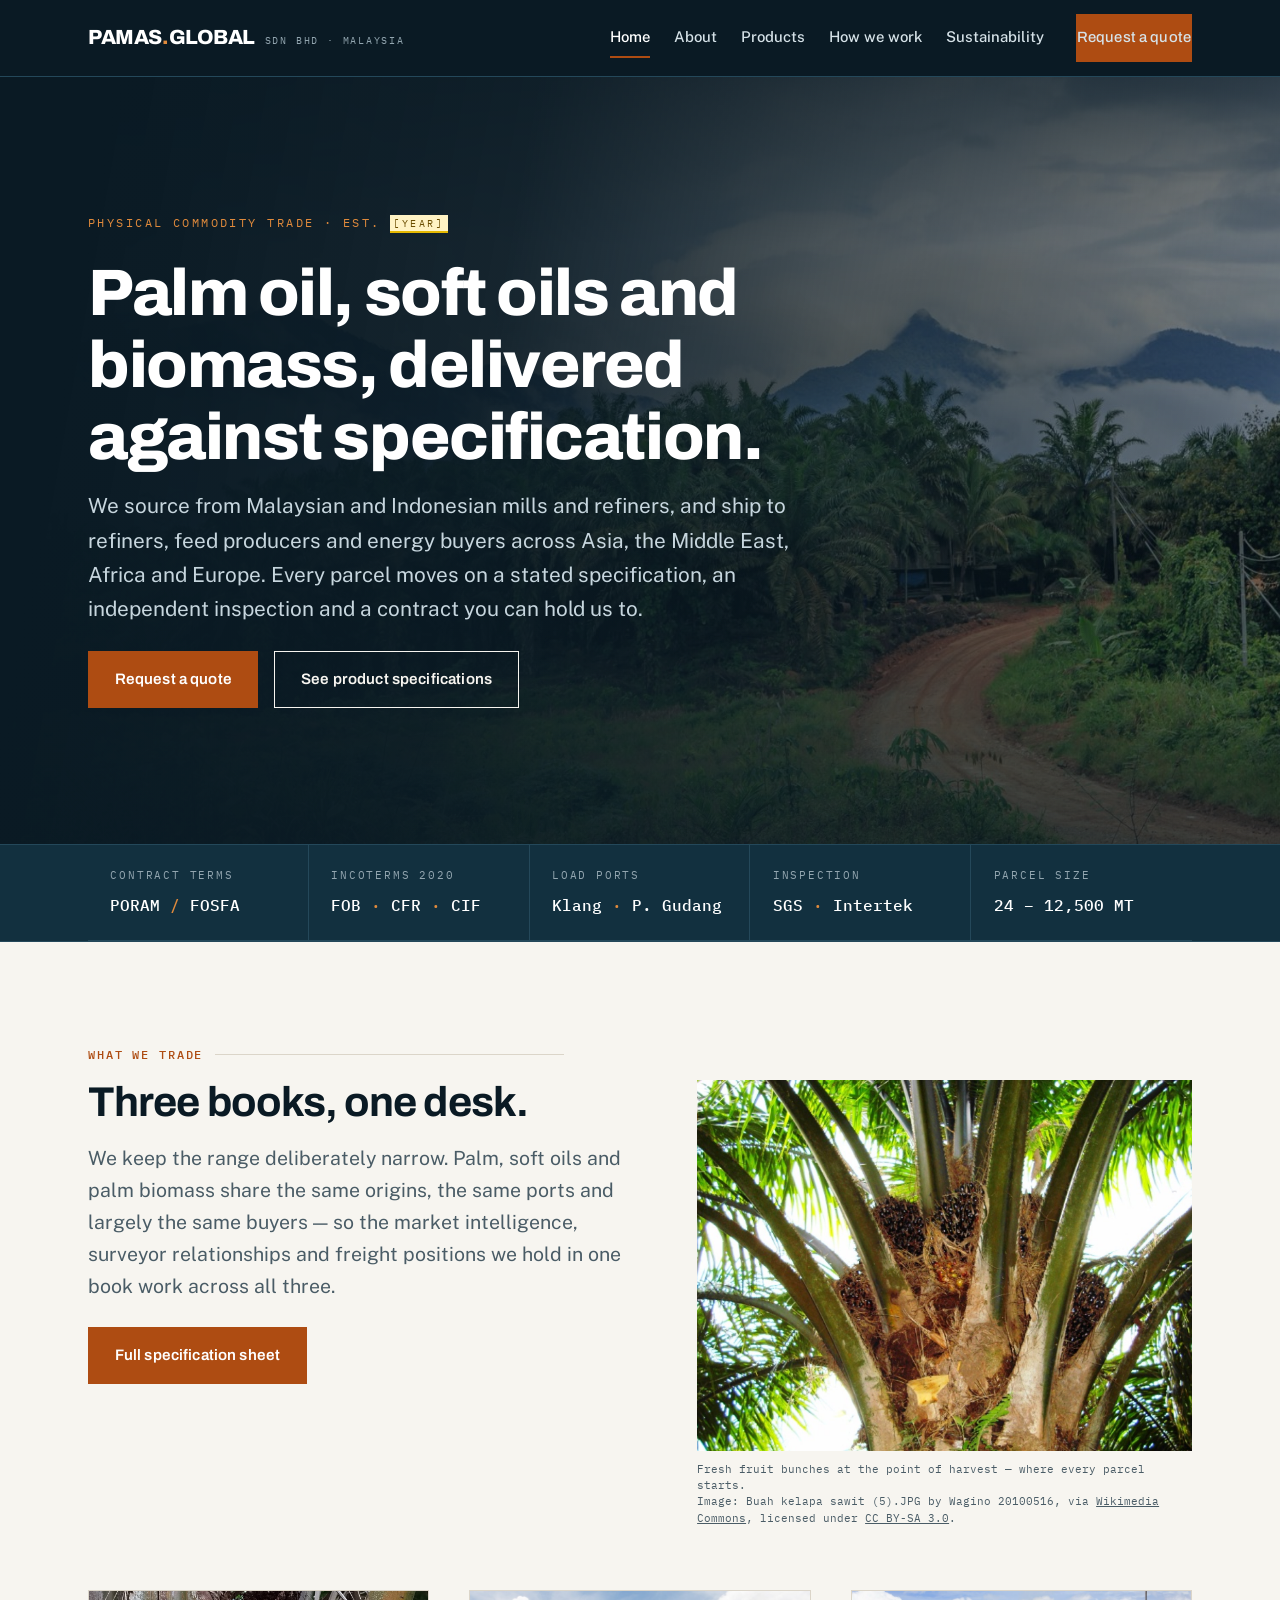
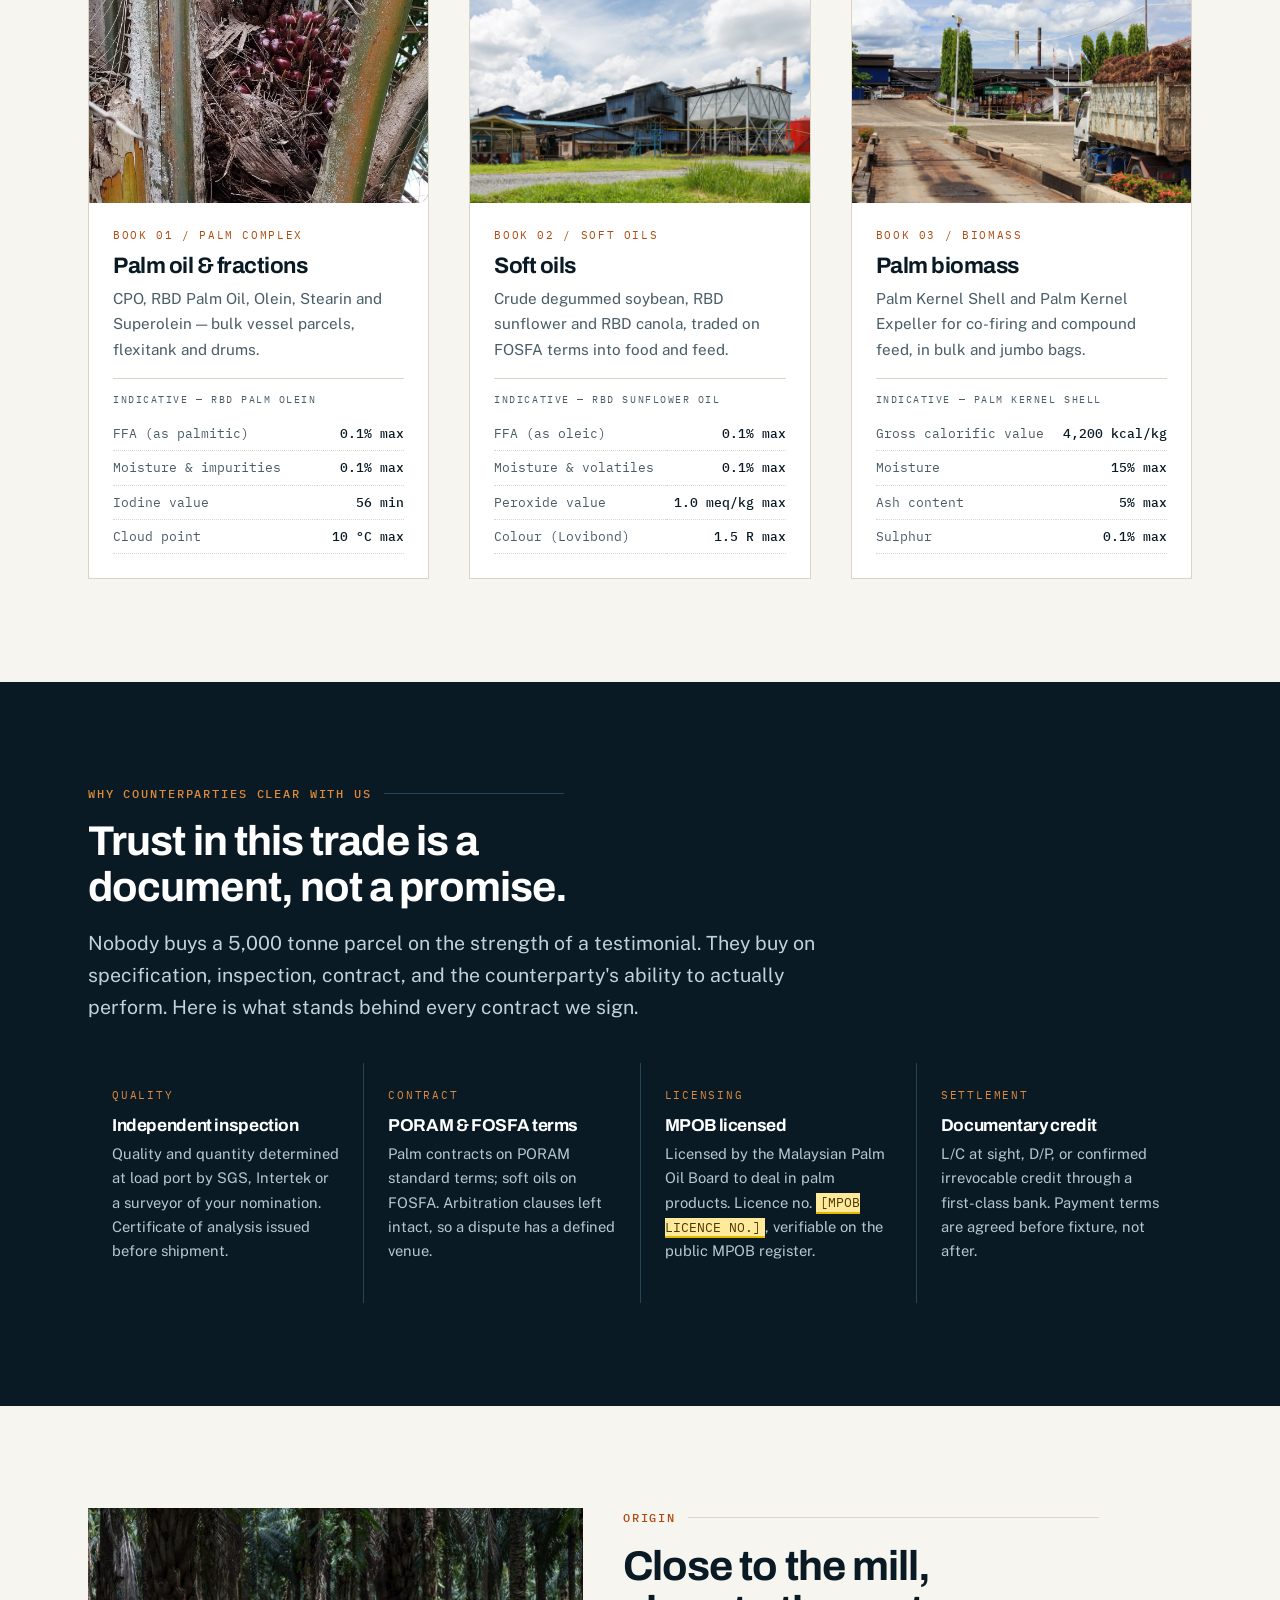
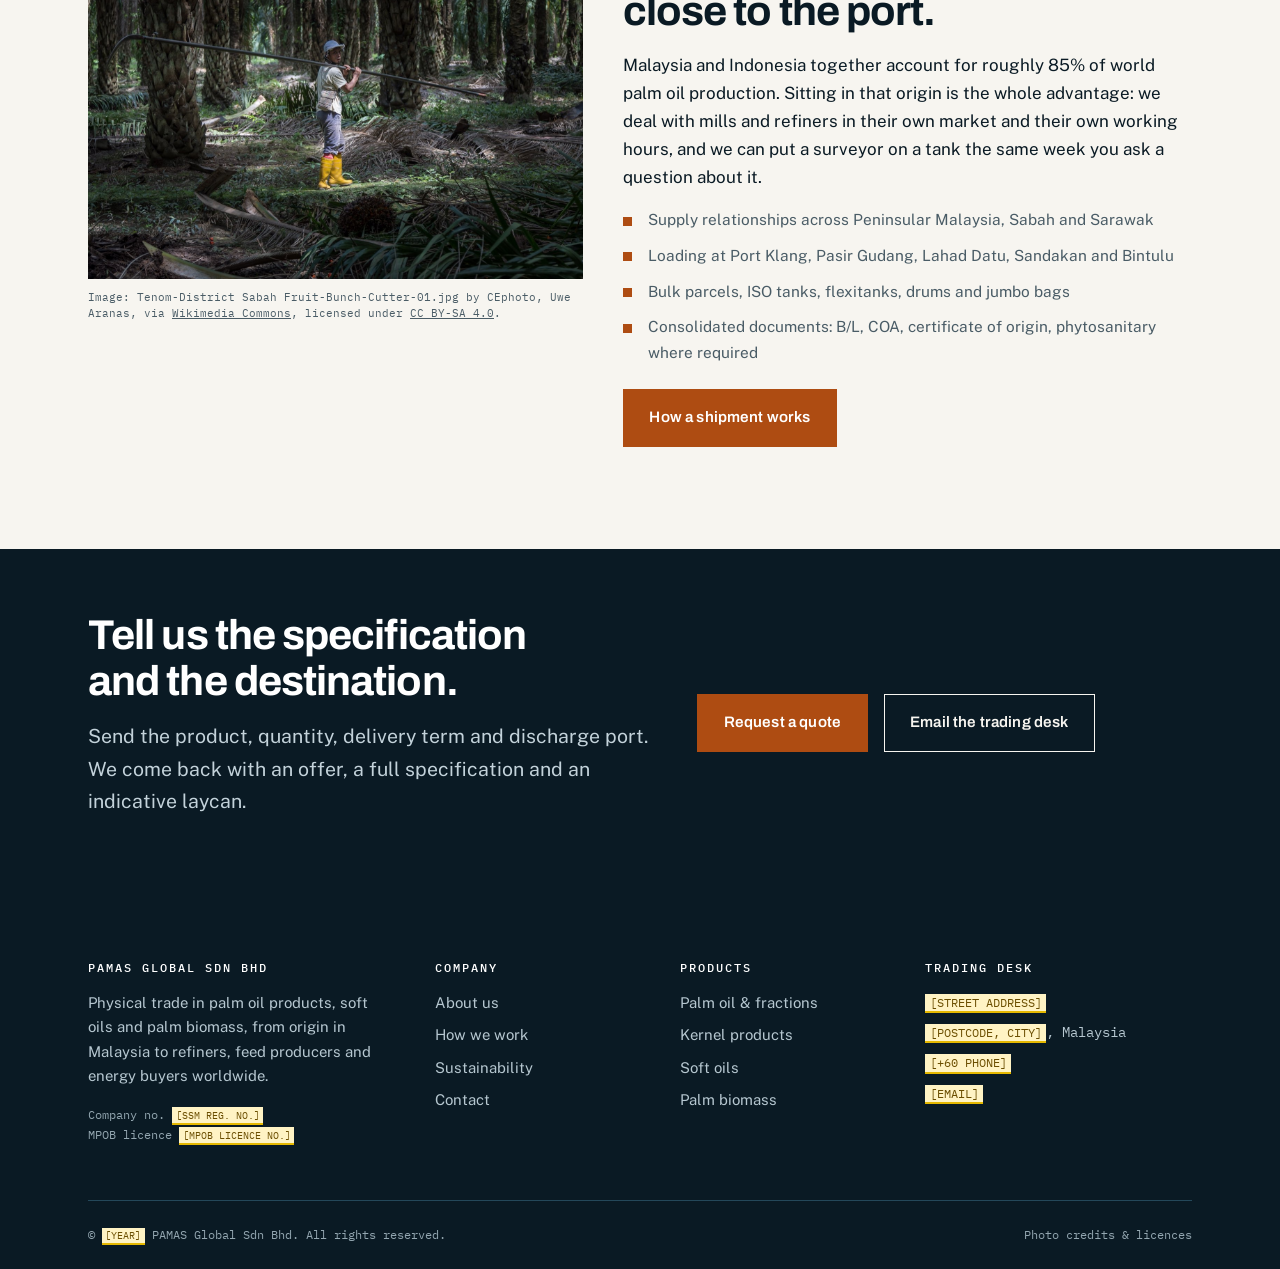
==== index.html @ 25b9c5a1 "Build PAMAS Global commodity trading website Static 7-page site for a Malaysian physical trader in t" ====
<!DOCTYPE html>
<html lang="en">
<head>
<meta charset="utf-8">
<meta name="viewport" content="width=device-width, initial-scale=1">
<title>PAMAS Global Sdn Bhd — Physical trade in palm oil, soft oils and biomass</title>
<meta name="description" content="PAMAS Global Sdn Bhd is a Malaysia-based physical commodity trader supplying crude and refined palm oil products, soft oils and palm biomass to refiners, feed producers and energy buyers worldwide.">
<link rel="stylesheet" href="assets/css/site.css">
</head>
<body>
<a class="skip" href="#main">Skip to main content</a>

<header class="masthead">
  <div class="wrap masthead__bar">
    <a class="brand" href="index.html">
      <span class="brand__name">PAMAS<span class="brand__mark">.</span>GLOBAL</span>
      <span class="brand__sub">Sdn Bhd &middot; Malaysia</span>
    </a>
    <button class="nav-toggle" aria-expanded="false" aria-controls="nav" aria-label="Open menu">
      <svg width="20" height="20" viewBox="0 0 24 24" fill="none" stroke="currentColor" stroke-width="2" aria-hidden="true"><path d="M3 6h18M3 12h18M3 18h18"/></svg>
    </button>
    <nav class="nav" id="nav" aria-label="Primary">
      <a href="index.html" aria-current="page">Home</a>
      <a href="about.html">About</a>
      <a href="products.html">Products</a>
      <a href="process.html">How we work</a>
      <a href="sustainability.html">Sustainability</a>
      <a class="btn btn--primary nav__cta" href="contact.html">Request a quote</a>
    </nav>
  </div>
</header>

<main id="main">
  <section class="hero">
    <div class="hero__media">
      <img src="assets/img/estate-telupid.jpg" alt="" fetchpriority="high">
    </div>
    <div class="wrap hero__inner">
      <p class="hero__eyebrow">Physical commodity trade &middot; Est. <span class="tbd">[YEAR]</span></p>
      <h1>Palm oil, soft oils and biomass, delivered against specification.</h1>
      <p class="hero__lede">We source from Malaysian and Indonesian mills and refiners, and ship to refiners, feed producers and energy buyers across Asia, the Middle East, Africa and Europe. Every parcel moves on a stated specification, an independent inspection and a contract you can hold us to.</p>
      <div class="btn-row">
        <a class="btn btn--primary" href="contact.html">Request a quote</a>
        <a class="btn btn--ghost" href="products.html">See product specifications</a>
      </div>
    </div>
  </section>

  <!-- SIGNATURE: the specification strip.
       In physical trade the governing document is the certificate of analysis,
       so the site opens with the parameters a counterparty actually needs. -->
  <section class="specstrip" aria-label="Standard trading parameters">
    <div class="wrap">
      <ul class="specstrip__list">
        <li class="specstrip__item"><span class="specstrip__k">Contract terms</span><span class="specstrip__v">PORAM <em>/</em> FOSFA</span></li>
        <li class="specstrip__item"><span class="specstrip__k">Incoterms 2020</span><span class="specstrip__v">FOB <em>·</em> CFR <em>·</em> CIF</span></li>
        <li class="specstrip__item"><span class="specstrip__k">Load ports</span><span class="specstrip__v">Klang <em>·</em> P. Gudang</span></li>
        <li class="specstrip__item"><span class="specstrip__k">Inspection</span><span class="specstrip__v">SGS <em>·</em> Intertek</span></li>
        <li class="specstrip__item"><span class="specstrip__k">Parcel size</span><span class="specstrip__v">24 &ndash; 12,500 MT</span></li>
      </ul>
    </div>
  </section>

  <section class="section">
    <div class="wrap">
      <p class="eyebrow">What we trade</p>
      <div class="grid grid--sidebar">
        <div>
          <h2>Three books, one desk.</h2>
          <p class="lede">
            We keep the range deliberately narrow. Palm, soft oils and palm biomass share the same
            origins, the same ports and largely the same buyers &mdash; so the market intelligence,
            surveyor relationships and freight positions we hold in one book work across all three.
          </p>
          <div class="btn-row"><a class="btn btn--primary" href="products.html">Full specification sheet</a></div>
        </div>
        <figure class="figure">
          <img src="assets/img/ffb-bunch-alt.jpg" alt="Ripe fresh fruit bunch on an oil palm" loading="lazy">
          <figcaption>Fresh fruit bunches at the point of harvest &mdash; where every parcel starts.<br>Image: Buah kelapa sawit (5).JPG by Wagino 20100516, via <a href="https://commons.wikimedia.org/wiki/File:Buah_kelapa_sawit_(5).JPG">Wikimedia Commons</a>, licensed under <a href="https://creativecommons.org/licenses/by-sa/3.0">CC BY-SA 3.0</a>.</figcaption>
        </figure>
      </div>

      <div class="grid grid--3" style="margin-top: var(--s5)">
        <article class="coa">
          <div class="coa__media"><img src="assets/img/ffb-fruit.jpg" alt="Mature oil palm bearing a fresh fruit bunch" loading="lazy"></div>
          <div class="coa__body">
            <p class="coa__code">Book 01 / Palm complex</p>
            <h3>Palm oil &amp; fractions</h3>
            <p class="coa__desc">CPO, RBD Palm Oil, Olein, Stearin and Superolein &mdash; bulk vessel parcels, flexitank and drums.</p>
            <table class="coa__table">
              <caption>Indicative &mdash; RBD Palm Olein</caption>
              <tbody>
                <tr><th scope="row">FFA (as palmitic)</th><td>0.1% max</td></tr>
                <tr><th scope="row">Moisture &amp; impurities</th><td>0.1% max</td></tr>
                <tr><th scope="row">Iodine value</th><td>56 min</td></tr>
                <tr><th scope="row">Cloud point</th><td>10 &deg;C max</td></tr>
              </tbody>
            </table>
          </div>
        </article>
        <article class="coa">
          <div class="coa__media"><img src="assets/img/mill-interior.jpg" alt="Interior of a working palm oil mill in Tawau, Sabah" loading="lazy"></div>
          <div class="coa__body">
            <p class="coa__code">Book 02 / Soft oils</p>
            <h3>Soft oils</h3>
            <p class="coa__desc">Crude degummed soybean, RBD sunflower and RBD canola, traded on FOSFA terms into food and feed.</p>
            <table class="coa__table">
              <caption>Indicative &mdash; RBD Sunflower Oil</caption>
              <tbody>
                <tr><th scope="row">FFA (as oleic)</th><td>0.1% max</td></tr>
                <tr><th scope="row">Moisture &amp; volatiles</th><td>0.1% max</td></tr>
                <tr><th scope="row">Peroxide value</th><td>1.0 meq/kg max</td></tr>
                <tr><th scope="row">Colour (Lovibond)</th><td>1.5 R max</td></tr>
              </tbody>
            </table>
          </div>
        </article>
        <article class="coa">
          <div class="coa__media"><img src="assets/img/mill-sterilizer.jpg" alt="Fresh fruit bunches delivered by truck to a palm oil mill" loading="lazy"></div>
          <div class="coa__body">
            <p class="coa__code">Book 03 / Biomass</p>
            <h3>Palm biomass</h3>
            <p class="coa__desc">Palm Kernel Shell and Palm Kernel Expeller for co-firing and compound feed, in bulk and jumbo bags.</p>
            <table class="coa__table">
              <caption>Indicative &mdash; Palm Kernel Shell</caption>
              <tbody>
                <tr><th scope="row">Gross calorific value</th><td>4,200 kcal/kg</td></tr>
                <tr><th scope="row">Moisture</th><td>15% max</td></tr>
                <tr><th scope="row">Ash content</th><td>5% max</td></tr>
                <tr><th scope="row">Sulphur</th><td>0.1% max</td></tr>
              </tbody>
            </table>
          </div>
        </article>
      </div>
    </div>
  </section>

  <section class="section section--dark">
    <div class="wrap">
      <p class="eyebrow">Why counterparties clear with us</p>
      <h2 style="max-width: 20ch">Trust in this trade is a document, not a promise.</h2>
      <p class="lede" style="margin-bottom: var(--s4)">
        Nobody buys a 5,000 tonne parcel on the strength of a testimonial. They buy on
        specification, inspection, contract, and the counterparty's ability to actually perform.
        Here is what stands behind every contract we sign.
      </p>
    </div>
    <div class="wrap">
      <ul class="tiles tiles--4">
        <li class="tile"><span class="tile__k">Quality</span><h3>Independent inspection</h3>
          <p>Quality and quantity determined at load port by SGS, Intertek or a surveyor of your nomination. Certificate of analysis issued before shipment.</p></li>
        <li class="tile"><span class="tile__k">Contract</span><h3>PORAM &amp; FOSFA terms</h3>
          <p>Palm contracts on PORAM standard terms; soft oils on FOSFA. Arbitration clauses left intact, so a dispute has a defined venue.</p></li>
        <li class="tile"><span class="tile__k">Licensing</span><h3>MPOB licensed</h3>
          <p>Licensed by the Malaysian Palm Oil Board to deal in palm products. Licence no. <span class="tbd">[MPOB LICENCE NO.]</span>, verifiable on the public MPOB register.</p></li>
        <li class="tile"><span class="tile__k">Settlement</span><h3>Documentary credit</h3>
          <p>L/C at sight, D/P, or confirmed irrevocable credit through a first-class bank. Payment terms are agreed before fixture, not after.</p></li>
      </ul>
    </div>
  </section>

  <section class="section">
    <div class="wrap">
      <div class="grid grid--sidebar-r">
        <figure class="figure">
          <img src="assets/img/harvest-cutter.jpg" alt="Harvesting fresh fruit bunches on a Sabah estate" loading="lazy">
          <figcaption>Image: Tenom-District Sabah Fruit-Bunch-Cutter-01.jpg by CEphoto, Uwe Aranas, via <a href="https://commons.wikimedia.org/wiki/File:Tenom-District_Sabah_Fruit-Bunch-Cutter-01.jpg">Wikimedia Commons</a>, licensed under <a href="https://creativecommons.org/licenses/by-sa/4.0">CC BY-SA 4.0</a>.</figcaption>
        </figure>
        <div>
          <p class="eyebrow">Origin</p>
          <h2>Close to the mill, close to the port.</h2>
          <p>
            Malaysia and Indonesia together account for roughly 85% of world palm oil production.
            Sitting in that origin is the whole advantage: we deal with mills and refiners in their
            own market and their own working hours, and we can put a surveyor on a tank the same
            week you ask a question about it.
          </p>
          <ul class="list-check">
            <li>Supply relationships across Peninsular Malaysia, Sabah and Sarawak</li>
            <li>Loading at Port Klang, Pasir Gudang, Lahad Datu, Sandakan and Bintulu</li>
            <li>Bulk parcels, ISO tanks, flexitanks, drums and jumbo bags</li>
            <li>Consolidated documents: B/L, COA, certificate of origin, phytosanitary where required</li>
          </ul>
          <div class="btn-row"><a class="btn btn--primary" href="process.html">How a shipment works</a></div>
        </div>
      </div>
    </div>
  </section>

  <section class="section section--tight section--dark">
    <div class="wrap">
      <div class="grid grid--sidebar">
        <div>
          <h2>Tell us the specification and the destination.</h2>
          <p class="lede">Send the product, quantity, delivery term and discharge port. We come back
            with an offer, a full specification and an indicative laycan.</p>
        </div>
        <div style="align-self:center">
          <div class="btn-row" style="margin-top:0">
            <a class="btn btn--primary" href="contact.html">Request a quote</a>
            <a class="btn btn--ghost" href="mailto:[EMAIL]">Email the trading desk</a>
          </div>
        </div>
      </div>
    </div>
  </section>
</main>

<footer class="foot">
  <div class="wrap">
    <div class="foot__grid">
      <div>
        <h2>PAMAS Global Sdn Bhd</h2>
        <p style="color:#B6C7D0; font-size:.93rem">
          Physical trade in palm oil products, soft oils and palm biomass, from origin in Malaysia
          to refiners, feed producers and energy buyers worldwide.
        </p>
        <p class="mono" style="font-size:.75rem; color:#93A6B0">
          Company no. <span class="tbd">[SSM REG. NO.]</span><br>
          MPOB licence <span class="tbd">[MPOB LICENCE NO.]</span>
        </p>
      </div>
      <div>
        <h3>Company</h3>
        <ul>
          <li><a href="about.html">About us</a></li>
          <li><a href="process.html">How we work</a></li>
          <li><a href="sustainability.html">Sustainability</a></li>
          <li><a href="contact.html">Contact</a></li>
        </ul>
      </div>
      <div>
        <h3>Products</h3>
        <ul>
          <li><a href="products.html#palm">Palm oil &amp; fractions</a></li>
          <li><a href="products.html#kernel">Kernel products</a></li>
          <li><a href="products.html#soft">Soft oils</a></li>
          <li><a href="products.html#biomass">Palm biomass</a></li>
        </ul>
      </div>
      <div>
        <h3>Trading desk</h3>
        <ul class="mono" style="font-size:.85rem">
          <li><span class="tbd">[STREET ADDRESS]</span></li>
          <li><span class="tbd">[POSTCODE, CITY]</span>, Malaysia</li>
          <li><a href="tel:[PHONE]"><span class="tbd">[+60 PHONE]</span></a></li>
          <li><a href="mailto:[EMAIL]"><span class="tbd">[EMAIL]</span></a></li>
        </ul>
      </div>
    </div>
    <div class="foot__base">
      <span>&copy; <span class="tbd">[YEAR]</span> PAMAS Global Sdn Bhd. All rights reserved.</span>
      <span><a href="credits.html">Photo credits &amp; licences</a></span>
    </div>
  </div>
</footer>

<script>
  var t = document.querySelector('.nav-toggle'), n = document.getElementById('nav');
  t.addEventListener('click', function () {
    var open = n.getAttribute('data-open') === 'true';
    n.setAttribute('data-open', String(!open));
    t.setAttribute('aria-expanded', String(!open));
    t.setAttribute('aria-label', open ? 'Open menu' : 'Close menu');
  });
</script>
</body>
</html>
---- assets/css/site.css ----
@import url('https://fonts.googleapis.com/css2?family=Archivo:wght@500;600;700;800&family=IBM+Plex+Mono:wght@400;500;600&family=Public+Sans:wght@300;400;500;600&display=swap');

/* ==========================================================================
   PAMAS Global — design tokens
   Ground:  deep navy-teal (estate/marine, not banking blue)
   Accent:  carotene orange, taken from the colour of crude palm oil itself
   Surface: warm document paper
   ========================================================================== */
:root {
  --ink:        #0A1A24;
  --ink-2:      #12303F;
  --ink-3:      #1B4254;
  --carotene:   #AE4C12;
  --carotene-lt:#E08A3C;
  --paper:      #F7F5F0;
  --paper-2:    #FFFFFF;
  --rule:       #DBD5C9;
  --rule-dk:    #24485A;
  --slate:      #4A5C66;
  --slate-lt:   #93A6B0;

  --font-display: 'Archivo', system-ui, -apple-system, 'Segoe UI', sans-serif;
  --font-body:    'Public Sans', system-ui, -apple-system, 'Segoe UI', sans-serif;
  --font-mono:    'IBM Plex Mono', ui-monospace, 'SF Mono', Menlo, monospace;

  --measure: 1200px;
  --gut: clamp(1.25rem, 4vw, 3rem);

  --s1: .5rem;  --s2: 1rem;   --s3: 1.5rem;
  --s4: 2.5rem; --s5: 4rem;   --s6: 6rem;
}

*, *::before, *::after { box-sizing: border-box; }

html { scroll-behavior: smooth; -webkit-text-size-adjust: 100%; }
@media (prefers-reduced-motion: reduce) {
  html { scroll-behavior: auto; }
  *, *::before, *::after {
    animation-duration: .01ms !important; animation-iteration-count: 1 !important;
    transition-duration: .01ms !important; scroll-behavior: auto !important;
  }
}

body {
  margin: 0;
  font-family: var(--font-body);
  font-size: 17px;
  line-height: 1.65;
  color: var(--ink);
  background: var(--paper);
  -webkit-font-smoothing: antialiased;
}

h1, h2, h3, h4 {
  font-family: var(--font-display);
  font-weight: 700;
  letter-spacing: -.022em;
  line-height: 1.1;
  margin: 0 0 var(--s2);
  text-wrap: balance;
}
h1 { font-size: clamp(2.3rem, 5.4vw, 4.1rem); font-weight: 800; }
h2 { font-size: clamp(1.75rem, 3.4vw, 2.6rem); }
h3 { font-size: clamp(1.15rem, 1.8vw, 1.4rem); }
p  { margin: 0 0 var(--s2); max-width: 68ch; }

a { color: inherit; }
a:focus-visible, button:focus-visible, summary:focus-visible, input:focus-visible,
select:focus-visible, textarea:focus-visible {
  outline: 3px solid var(--carotene);
  outline-offset: 3px;
  border-radius: 2px;
}

img { max-width: 100%; height: auto; display: block; }

/* --- layout ------------------------------------------------------------- */
.wrap { max-width: var(--measure); margin-inline: auto; padding-inline: var(--gut); }
.section { padding-block: clamp(3.5rem, 8vw, 6.5rem); }
.section--tight { padding-block: clamp(2.5rem, 5vw, 4rem); }
.section--dark { background: var(--ink); color: var(--paper); }
.section--dark h1, .section--dark h2, .section--dark h3 { color: #fff; }
.section--paper2 { background: var(--paper-2); }

.grid { display: grid; gap: var(--s4); }
@media (min-width: 800px) {
  .grid--2 { grid-template-columns: repeat(2, 1fr); }
  .grid--3 { grid-template-columns: repeat(3, 1fr); }
  .grid--sidebar { grid-template-columns: minmax(0,1.15fr) minmax(0,1fr); align-items: start; }
  .grid--sidebar-r { grid-template-columns: minmax(0,1fr) minmax(0,1.15fr); align-items: start; }
}
@media (min-width: 560px) and (max-width: 799px) { .grid--3 { grid-template-columns: repeat(2, 1fr); } }

/* --- eyebrow: mono section labels --------------------------------------- */
.eyebrow {
  font-family: var(--font-mono);
  font-size: .73rem;
  font-weight: 500;
  letter-spacing: .16em;
  text-transform: uppercase;
  color: var(--carotene);
  display: flex; align-items: center; gap: .75rem;
  margin-bottom: var(--s2);
}
.eyebrow::after { content: ""; flex: 1; height: 1px; background: var(--rule); }
.section--dark .eyebrow { color: var(--carotene-lt); }
.section--dark .eyebrow::after { background: var(--rule-dk); }

.lede { font-size: clamp(1.05rem, 1.6vw, 1.22rem); color: var(--slate); max-width: 62ch; }
.section--dark .lede { color: #C3D2DA; }

/* --- buttons ------------------------------------------------------------ */
.btn {
  display: inline-flex; align-items: center; gap: .6rem;
  font-family: var(--font-display); font-weight: 600; font-size: .95rem;
  letter-spacing: .01em;
  padding: .95rem 1.6rem;
  min-height: 48px;
  border: 1.5px solid transparent;
  text-decoration: none; cursor: pointer;
  transition: background-color .18s ease, color .18s ease, border-color .18s ease;
}
.btn--primary { background: var(--carotene); color: #fff; }
.btn--primary:hover { background: #8E3C0C; }
.btn--ghost { border-color: currentColor; background: transparent; }
.btn--ghost:hover { background: rgba(255,255,255,.1); }
.section--dark .btn--ghost:hover { background: rgba(255,255,255,.12); }
.btn-row { display: flex; flex-wrap: wrap; gap: var(--s2); margin-top: var(--s3); }

/* --- header ------------------------------------------------------------- */
.skip {
  position: absolute; left: -9999px; top: 0; z-index: 999;
  background: var(--carotene); color: #fff; padding: .85rem 1.25rem;
  font-family: var(--font-mono); font-size: .85rem; text-decoration: none;
}
.skip:focus { left: 0; }

.masthead { background: var(--ink); color: var(--paper); border-bottom: 1px solid var(--rule-dk); }
.masthead__bar {
  display: flex; align-items: center; justify-content: space-between;
  gap: var(--s3); min-height: 76px;
}
.brand { display: flex; align-items: baseline; gap: .6rem; text-decoration: none; color: #fff; }
.brand__name {
  font-family: var(--font-display); font-weight: 800; font-size: 1.28rem;
  letter-spacing: -.02em;
}
.brand__mark { color: var(--carotene-lt); }
.brand__sub {
  font-family: var(--font-mono); font-size: .62rem; letter-spacing: .18em;
  text-transform: uppercase; color: var(--slate-lt);
}
@media (max-width: 640px) { .brand__sub { display: none; } }

.nav { display: flex; align-items: center; gap: var(--s3); }
.nav a {
  font-size: .93rem; font-weight: 500; text-decoration: none; color: #D6E2E8;
  padding: .4rem 0; border-bottom: 2px solid transparent;
  transition: color .16s ease, border-color .16s ease;
}
.nav a:hover { color: #fff; border-bottom-color: var(--carotene); }
.nav a[aria-current="page"] { color: #fff; border-bottom-color: var(--carotene); }
.nav__cta { margin-left: var(--s1); }

.nav-toggle { display: none; background: none; border: 1px solid var(--rule-dk); color: #fff;
  padding: .6rem; min-width: 46px; min-height: 46px; cursor: pointer; align-items: center; justify-content: center; }
@media (max-width: 900px) {
  .nav-toggle { display: inline-flex; }
  .nav {
    display: none; position: absolute; left: 0; right: 0; top: 100%;
    flex-direction: column; align-items: stretch; gap: 0;
    background: var(--ink-2); padding: var(--s2) var(--gut) var(--s3);
    border-bottom: 1px solid var(--rule-dk); z-index: 60;
  }
  .nav[data-open="true"] { display: flex; }
  .nav a { padding: .9rem 0; border-bottom: 1px solid var(--rule-dk); }
  .nav a[aria-current="page"] { border-bottom-color: var(--carotene); }
  .nav__cta { margin: var(--s2) 0 0; justify-content: center; }
  .masthead__bar { position: relative; }
}

/* --- hero --------------------------------------------------------------- */
.hero { position: relative; background: var(--ink); color: var(--paper); overflow: hidden; }
.hero__media { position: absolute; inset: 0; }
.hero__media img { width: 100%; height: 100%; object-fit: cover; }
/* Two stacked washes: a horizontal one that keeps the headline column solid and
   lets the estate stay legible on the right, and a slight vertical one so the
   masthead and the spec strip both sit on stable ground. */
.hero__media::after {
  content: ""; position: absolute; inset: 0;
  background:
    linear-gradient(100deg, var(--ink) 8%, rgba(10,26,36,.94) 38%,
                    rgba(10,26,36,.72) 62%, rgba(10,26,36,.42) 100%),
    linear-gradient(to bottom, rgba(10,26,36,.55) 0%, rgba(10,26,36,0) 22%,
                    rgba(10,26,36,0) 74%, rgba(10,26,36,.5) 100%);
}
@media (max-width: 760px) {
  /* On narrow screens the text spans the full width, so the wash must too. */
  .hero__media::after {
    background: linear-gradient(to bottom, rgba(10,26,36,.86) 0%, rgba(10,26,36,.93) 55%, rgba(10,26,36,.97) 100%);
  }
}
.hero__inner { position: relative; z-index: 2; padding-block: clamp(4rem, 11vw, 8.5rem); }
.hero__eyebrow {
  font-family: var(--font-mono); font-size: .76rem; letter-spacing: .2em;
  text-transform: uppercase; color: var(--carotene-lt); margin-bottom: var(--s3);
}
.hero h1 { max-width: 17ch; color: #fff; }
.hero__lede { font-size: clamp(1.08rem, 1.7vw, 1.3rem); color: #C7D6DE; max-width: 56ch; }

/* --- SIGNATURE: specification strip ------------------------------------- */
/* The document that governs a physical trade is the certificate of analysis.
   The site's structural language is taken from it.                          */
.specstrip { background: var(--ink-2); border-block: 1px solid var(--rule-dk); }
.specstrip__list {
  list-style: none; margin: 0; padding: 0;
  display: grid; grid-template-columns: repeat(auto-fit, minmax(168px, 1fr));
}
.specstrip__item {
  padding: 1.35rem 1.4rem;
  border-right: 1px solid var(--rule-dk);
  border-bottom: 1px solid var(--rule-dk);
}
.specstrip__item:last-child { border-right: none; }
.specstrip__k {
  font-family: var(--font-mono); font-size: .66rem; letter-spacing: .17em;
  text-transform: uppercase; color: var(--slate-lt); display: block; margin-bottom: .4rem;
}
.specstrip__v {
  font-family: var(--font-mono); font-size: 1.02rem; font-weight: 500; color: #fff;
}
.specstrip__v em { font-style: normal; color: var(--carotene-lt); }

/* --- certificate-of-analysis product card ------------------------------- */
.coa {
  background: var(--paper-2); border: 1px solid var(--rule);
  display: flex; flex-direction: column; height: 100%;
}
.coa__media { aspect-ratio: 16/10; overflow: hidden; background: var(--ink-2); }
.coa__media img { width: 100%; height: 100%; object-fit: cover; }
.coa__body { padding: var(--s3); display: flex; flex-direction: column; flex: 1; }
.coa__code {
  font-family: var(--font-mono); font-size: .68rem; letter-spacing: .15em;
  text-transform: uppercase; color: var(--carotene); margin-bottom: .55rem;
}
.coa h3 { margin-bottom: .5rem; }
.coa__desc { font-size: .95rem; color: var(--slate); margin-bottom: var(--s2); }
.coa__table { width: 100%; border-collapse: collapse; font-family: var(--font-mono); font-size: .8rem; margin-top: auto; }
.coa__table caption {
  font-family: var(--font-mono); font-size: .64rem; letter-spacing: .15em; text-transform: uppercase;
  color: var(--slate); text-align: left; padding-bottom: .5rem; border-top: 1px solid var(--rule); padding-top: .85rem;
}
.coa__table th, .coa__table td { text-align: left; padding: .38rem 0; border-bottom: 1px dotted var(--rule); }
.coa__table th { font-weight: 400; color: var(--slate); }
.coa__table td { text-align: right; font-weight: 500; color: var(--ink); font-variant-numeric: tabular-nums; }

/* --- data / capability tiles -------------------------------------------- */
.tiles { list-style: none; margin: 0; padding: 0; display: grid; gap: 1px; background: var(--rule-dk); }
@media (min-width: 640px) { .tiles { grid-template-columns: repeat(2, 1fr); } }
@media (min-width: 980px) { .tiles--4 { grid-template-columns: repeat(4, 1fr); } .tiles--3 { grid-template-columns: repeat(3, 1fr); } }
.tile { background: var(--ink); padding: var(--s3) var(--s3) var(--s4); }
.tile__k {
  font-family: var(--font-mono); font-size: .66rem; letter-spacing: .17em;
  text-transform: uppercase; color: var(--carotene-lt); display: block; margin-bottom: .7rem;
}
.tile h3 { font-size: 1.08rem; color: #fff; margin-bottom: .45rem; }
.tile p { font-size: .92rem; color: #B6C7D0; margin: 0; }

/* --- feature cards (light) ---------------------------------------------- */
.card { background: var(--paper-2); border: 1px solid var(--rule); padding: var(--s3); height: 100%; }
.card__k {
  font-family: var(--font-mono); font-size: .67rem; letter-spacing: .16em;
  text-transform: uppercase; color: var(--carotene); display: block; margin-bottom: .7rem;
}
.card h3 { font-size: 1.1rem; margin-bottom: .5rem; }
.card p { font-size: .95rem; color: var(--slate); margin: 0; }

/* --- process: ordered steps (sequence is real information here) ---------- */
.steps { list-style: none; counter-reset: step; margin: 0; padding: 0; display: grid; gap: 0; }
.step {
  counter-increment: step;
  display: grid; gap: var(--s3);
  padding-block: var(--s4);
  border-top: 1px solid var(--rule);
}
@media (min-width: 860px) { .step { grid-template-columns: 8rem minmax(0,1fr) minmax(0,20rem); align-items: start; } }
.step__n {
  font-family: var(--font-mono); font-size: .78rem; letter-spacing: .14em;
  color: var(--carotene); font-weight: 500;
}
.step__n::before { content: "STEP " counter(step, decimal-leading-zero); }
.step h3 { margin-bottom: .6rem; }
.step p { font-size: .97rem; color: var(--slate); margin-bottom: 0; }
.step__meta {
  font-family: var(--font-mono); font-size: .78rem; color: var(--slate);
  border-left: 2px solid var(--carotene); padding-left: var(--s2);
}
.step__meta div { padding-block: .22rem; }
.step__meta strong { color: var(--ink); font-weight: 500; }

/* --- figure with attribution -------------------------------------------- */
.figure { margin: 0; }
.figure img { width: 100%; }
/* Portrait and landscape sources sit side by side with body copy, so normalise
   them to one ratio rather than letting a tall frame open a hole in the row. */
.grid--sidebar .figure img,
.grid--sidebar-r .figure img { aspect-ratio: 4 / 3; object-fit: cover; }
.figure figcaption, .credit {
  font-family: var(--font-mono); font-size: .68rem; color: var(--slate);
  padding-top: .6rem; line-height: 1.5;
}
.section--dark .figure figcaption { color: var(--slate-lt); }
.figure a, .credit a { color: inherit; }

/* --- spec table (products page, full width) ----------------------------- */
.tablewrap { overflow-x: auto; border: 1px solid var(--rule); background: var(--paper-2); }
.spectable { width: 100%; border-collapse: collapse; font-size: .9rem; min-width: 640px; }
.spectable caption {
  text-align: left; padding: var(--s2) var(--s3); font-family: var(--font-mono);
  font-size: .7rem; letter-spacing: .14em; text-transform: uppercase; color: var(--slate);
  border-bottom: 1px solid var(--rule);
}
.spectable th, .spectable td { padding: .8rem var(--s3); text-align: left; border-bottom: 1px solid var(--rule); }
.spectable thead th {
  font-family: var(--font-mono); font-size: .68rem; letter-spacing: .12em; text-transform: uppercase;
  color: var(--slate); font-weight: 500; background: #F0EDE6;
}
.spectable tbody th { font-weight: 600; font-family: var(--font-display); }
.spectable td { font-family: var(--font-mono); font-size: .84rem; font-variant-numeric: tabular-nums; }
.spectable tbody tr:last-child th, .spectable tbody tr:last-child td { border-bottom: none; }

/* --- placeholder marker: nothing unverified ships silently -------------- */
.tbd {
  background: #FFF3C4; color: #6B4E00; border-bottom: 2px solid #E5B800;
  font-family: var(--font-mono); font-size: .86em; padding: .1em .35em; font-style: normal;
}
.section--dark .tbd { background: #FFE99A; color: #4A3600; }

/* --- forms -------------------------------------------------------------- */
.field { margin-bottom: var(--s3); }
.field label {
  display: block; font-family: var(--font-mono); font-size: .72rem; letter-spacing: .12em;
  text-transform: uppercase; color: var(--slate); margin-bottom: .5rem; font-weight: 500;
}
.field .req { color: var(--carotene); }
.field input, .field select, .field textarea {
  width: 100%; padding: .8rem .9rem; min-height: 48px;
  font-family: var(--font-body); font-size: 1rem; color: var(--ink);
  background: var(--paper-2); border: 1px solid #B9B2A4;
}
.field textarea { min-height: 140px; resize: vertical; }
.field__hint { font-size: .84rem; color: var(--slate); margin-top: .45rem; }

/* --- footer ------------------------------------------------------------- */
.foot { background: var(--ink); color: #B6C7D0; padding-block: var(--s5) var(--s3); font-size: .93rem; }
.foot h2, .foot h3 { color: #fff; font-size: .78rem; font-family: var(--font-mono);
  letter-spacing: .16em; text-transform: uppercase; font-weight: 500; margin-bottom: var(--s2); }
.foot a { color: #B6C7D0; text-decoration: none; }
.foot a:hover { color: #fff; text-decoration: underline; }
.foot ul { list-style: none; margin: 0; padding: 0; }
.foot li { margin-bottom: .5rem; }
.foot__grid { display: grid; gap: var(--s4); }
@media (min-width: 760px) { .foot__grid { grid-template-columns: 1.5fr 1fr 1fr 1.3fr; } }
.foot__base {
  margin-top: var(--s4); padding-top: var(--s3); border-top: 1px solid var(--rule-dk);
  display: flex; flex-wrap: wrap; gap: var(--s2) var(--s4); justify-content: space-between;
  font-family: var(--font-mono); font-size: .72rem; color: var(--slate-lt);
}
.foot__base a { color: var(--slate-lt); }

/* --- utility ------------------------------------------------------------ */
.stack > * + * { margin-top: var(--s2); }
.mono { font-family: var(--font-mono); }
.visually-hidden {
  position: absolute; width: 1px; height: 1px; padding: 0; margin: -1px;
  overflow: hidden; clip: rect(0 0 0 0); white-space: nowrap; border: 0;
}
.list-check { list-style: none; padding: 0; margin: 0 0 var(--s2); }
.list-check li { position: relative; padding-left: 1.6rem; margin-bottom: .65rem; font-size: .96rem; color: var(--slate); }
.list-check li::before {
  content: ""; position: absolute; left: 0; top: .62em;
  width: .55rem; height: .55rem; background: var(--carotene);
}
.section--dark .list-check li { color: #B6C7D0; }
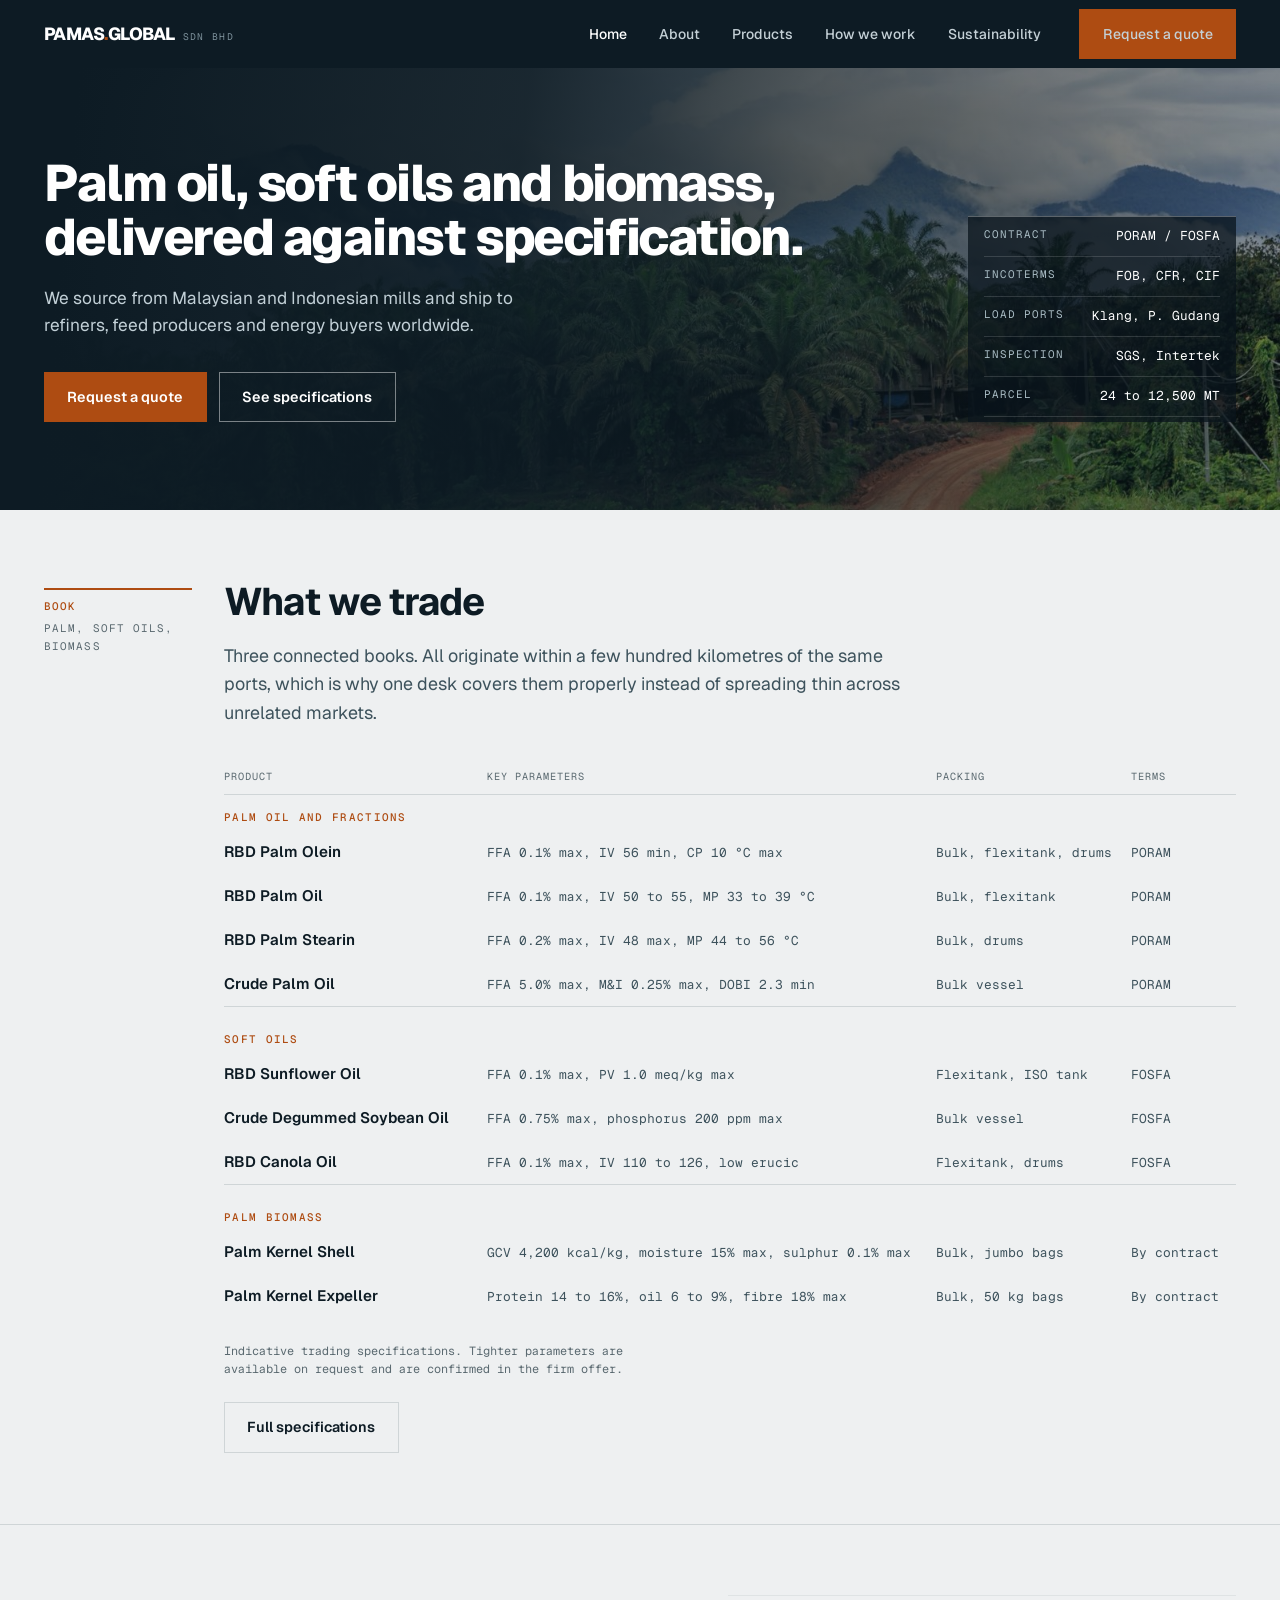
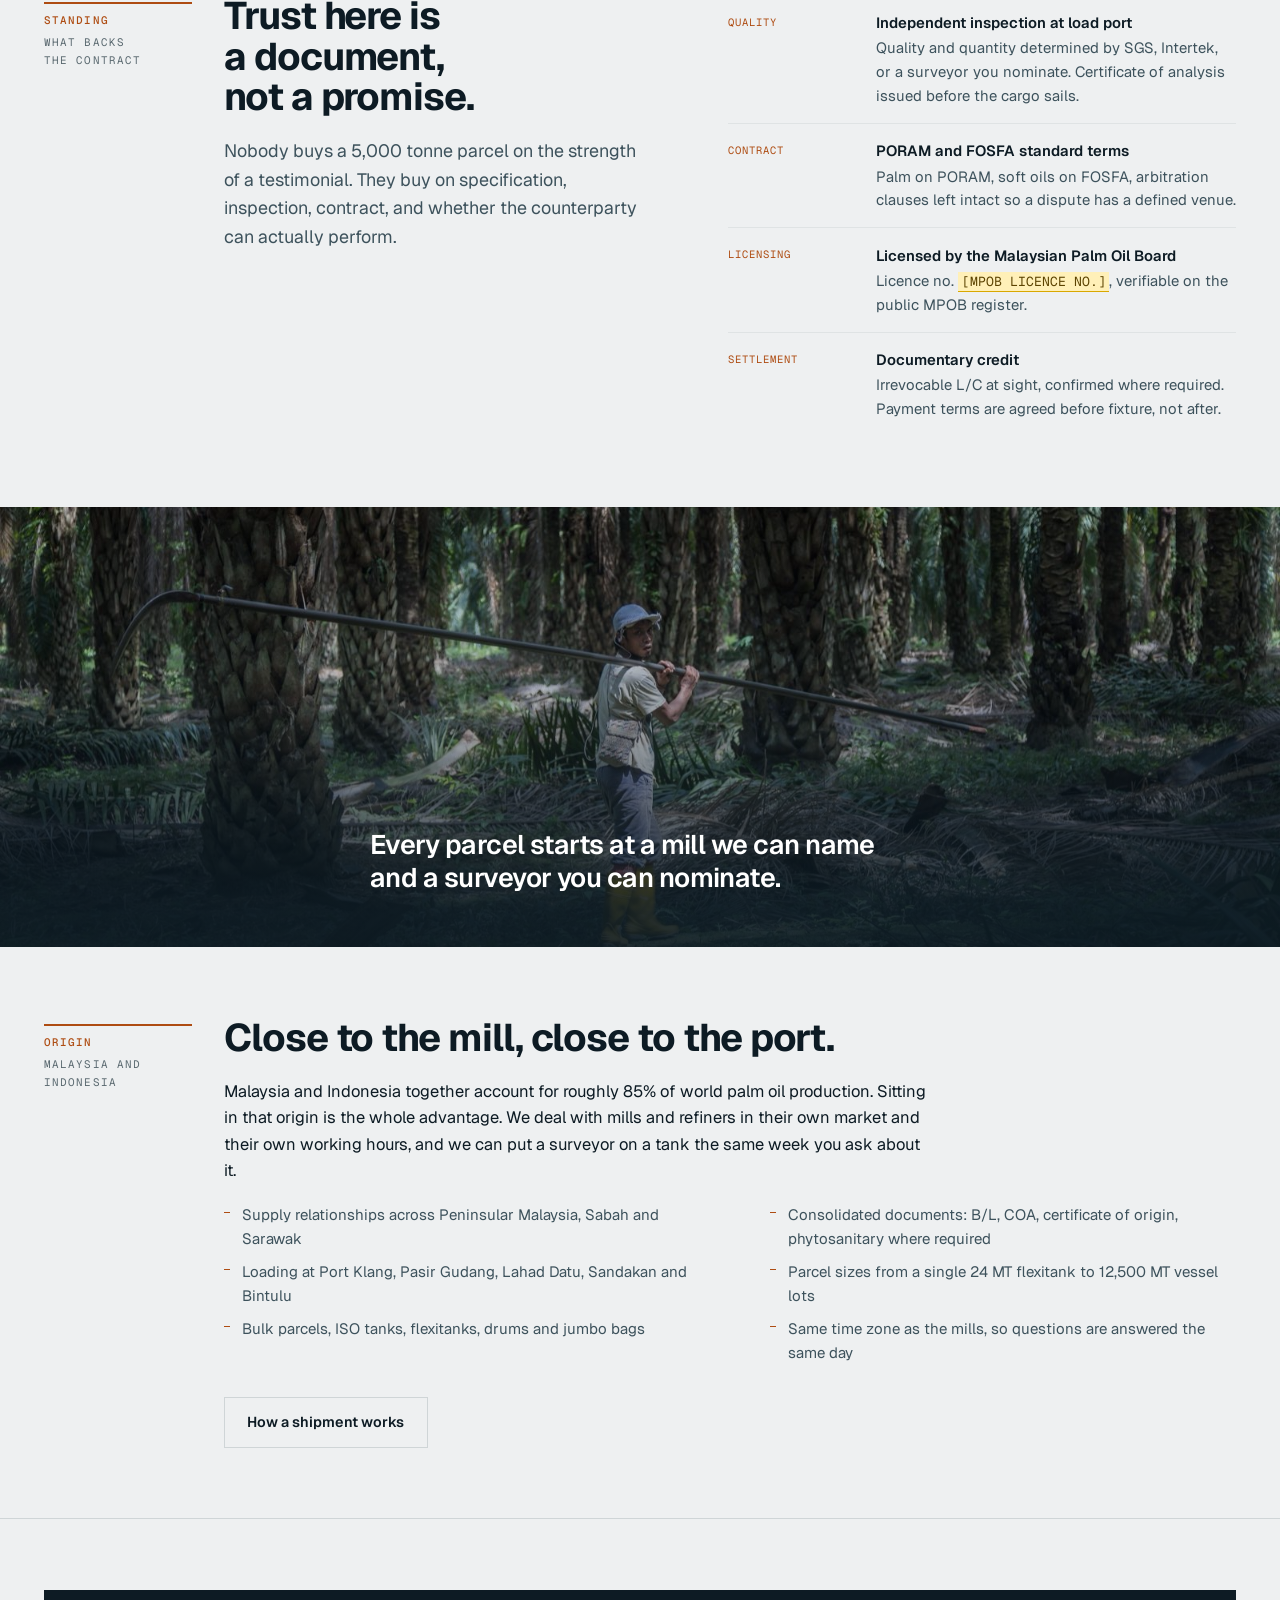
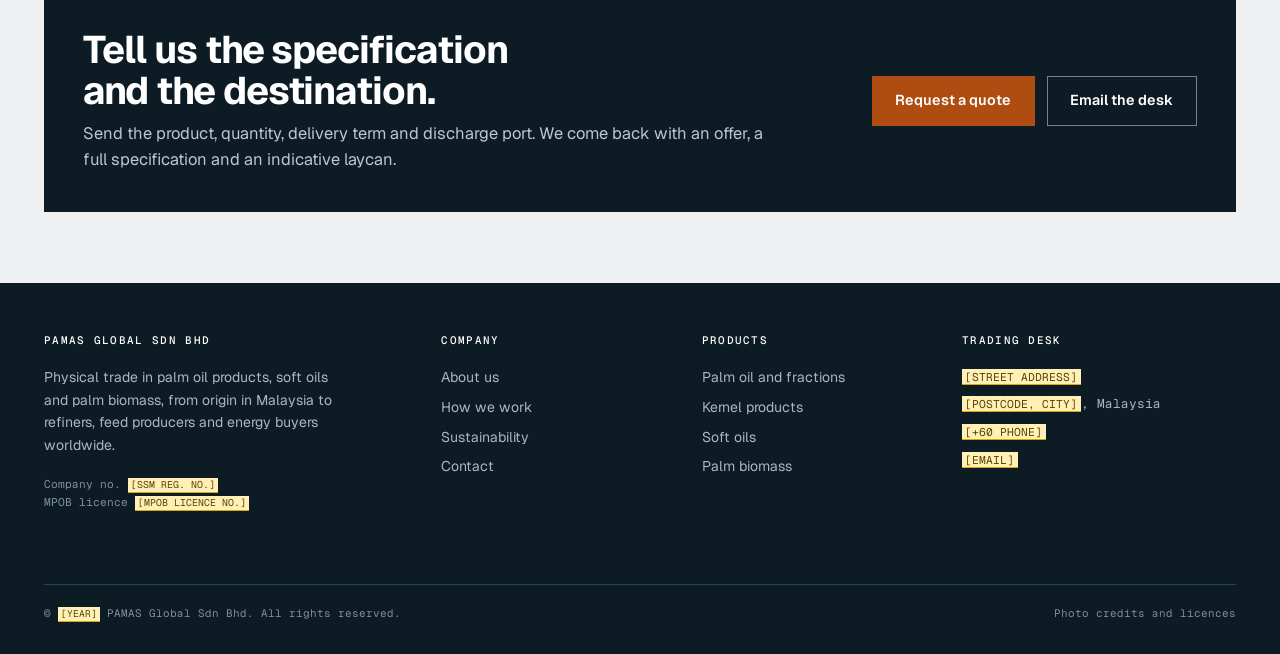
==== commit bbfef6b9: "Redesign around the trading-document language The first build read as generic output: it alternated " ====
--- a/index.html
+++ b/index.html
@@ -3,8 +3,8 @@
 <head>
 <meta charset="utf-8">
 <meta name="viewport" content="width=device-width, initial-scale=1">
-<title>PAMAS Global Sdn Bhd — Physical trade in palm oil, soft oils and biomass</title>
-<meta name="description" content="PAMAS Global Sdn Bhd is a Malaysia-based physical commodity trader supplying crude and refined palm oil products, soft oils and palm biomass to refiners, feed producers and energy buyers worldwide.">
+<title>PAMAS Global Sdn Bhd, physical trade in palm oil, soft oils and biomass</title>
+<meta name="description" content="Malaysia-based physical commodity trader supplying crude and refined palm oil products, soft oils and palm biomass to refiners, feed producers and energy buyers worldwide.">
 <link rel="stylesheet" href="assets/css/site.css">
 </head>
 <body>
@@ -13,11 +13,11 @@
 <header class="masthead">
   <div class="wrap masthead__bar">
     <a class="brand" href="index.html">
-      <span class="brand__name">PAMAS<span class="brand__mark">.</span>GLOBAL</span>
-      <span class="brand__sub">Sdn Bhd &middot; Malaysia</span>
+      <span class="brand__name">PAMAS<i>.</i>GLOBAL</span>
+      <span class="brand__sub">Sdn Bhd</span>
     </a>
     <button class="nav-toggle" aria-expanded="false" aria-controls="nav" aria-label="Open menu">
-      <svg width="20" height="20" viewBox="0 0 24 24" fill="none" stroke="currentColor" stroke-width="2" aria-hidden="true"><path d="M3 6h18M3 12h18M3 18h18"/></svg>
+      <svg width="18" height="18" viewBox="0 0 24 24" fill="none" stroke="currentColor" stroke-width="2" aria-hidden="true"><path d="M3 6h18M3 12h18M3 18h18"/></svg>
     </button>
     <nav class="nav" id="nav" aria-label="Primary">
       <a href="index.html" aria-current="page">Home</a>
@@ -32,191 +32,181 @@
 
 <main id="main">
   <section class="hero">
-    <div class="hero__media">
-      <img src="assets/img/estate-telupid.jpg" alt="" fetchpriority="high">
-    </div>
+    <div class="hero__bg"><img src="assets/img/estate-telupid.jpg" alt="" fetchpriority="high"></div>
     <div class="wrap hero__inner">
-      <p class="hero__eyebrow">Physical commodity trade &middot; Est. <span class="tbd">[YEAR]</span></p>
-      <h1>Palm oil, soft oils and biomass, delivered against specification.</h1>
-      <p class="hero__lede">We source from Malaysian and Indonesian mills and refiners, and ship to refiners, feed producers and energy buyers across Asia, the Middle East, Africa and Europe. Every parcel moves on a stated specification, an independent inspection and a contract you can hold us to.</p>
-      <div class="btn-row">
-        <a class="btn btn--primary" href="contact.html">Request a quote</a>
-        <a class="btn btn--ghost" href="products.html">See product specifications</a>
-      </div>
-    </div>
-  </section>
-
-  <!-- SIGNATURE: the specification strip.
-       In physical trade the governing document is the certificate of analysis,
-       so the site opens with the parameters a counterparty actually needs. -->
-  <section class="specstrip" aria-label="Standard trading parameters">
-    <div class="wrap">
-      <ul class="specstrip__list">
-        <li class="specstrip__item"><span class="specstrip__k">Contract terms</span><span class="specstrip__v">PORAM <em>/</em> FOSFA</span></li>
-        <li class="specstrip__item"><span class="specstrip__k">Incoterms 2020</span><span class="specstrip__v">FOB <em>·</em> CFR <em>·</em> CIF</span></li>
-        <li class="specstrip__item"><span class="specstrip__k">Load ports</span><span class="specstrip__v">Klang <em>·</em> P. Gudang</span></li>
-        <li class="specstrip__item"><span class="specstrip__k">Inspection</span><span class="specstrip__v">SGS <em>·</em> Intertek</span></li>
-        <li class="specstrip__item"><span class="specstrip__k">Parcel size</span><span class="specstrip__v">24 &ndash; 12,500 MT</span></li>
-      </ul>
-    </div>
-  </section>
-
-  <section class="section">
-    <div class="wrap">
-      <p class="eyebrow">What we trade</p>
-      <div class="grid grid--sidebar">
-        <div>
-          <h2>Three books, one desk.</h2>
-          <p class="lede">
-            We keep the range deliberately narrow. Palm, soft oils and palm biomass share the same
-            origins, the same ports and largely the same buyers &mdash; so the market intelligence,
-            surveyor relationships and freight positions we hold in one book work across all three.
-          </p>
-          <div class="btn-row"><a class="btn btn--primary" href="products.html">Full specification sheet</a></div>
-        </div>
-        <figure class="figure">
-          <img src="assets/img/ffb-bunch-alt.jpg" alt="Ripe fresh fruit bunch on an oil palm" loading="lazy">
-          <figcaption>Fresh fruit bunches at the point of harvest &mdash; where every parcel starts.<br>Image: Buah kelapa sawit (5).JPG by Wagino 20100516, via <a href="https://commons.wikimedia.org/wiki/File:Buah_kelapa_sawit_(5).JPG">Wikimedia Commons</a>, licensed under <a href="https://creativecommons.org/licenses/by-sa/3.0">CC BY-SA 3.0</a>.</figcaption>
-        </figure>
-      </div>
-
-      <div class="grid grid--3" style="margin-top: var(--s5)">
-        <article class="coa">
-          <div class="coa__media"><img src="assets/img/ffb-fruit.jpg" alt="Mature oil palm bearing a fresh fruit bunch" loading="lazy"></div>
-          <div class="coa__body">
-            <p class="coa__code">Book 01 / Palm complex</p>
-            <h3>Palm oil &amp; fractions</h3>
-            <p class="coa__desc">CPO, RBD Palm Oil, Olein, Stearin and Superolein &mdash; bulk vessel parcels, flexitank and drums.</p>
-            <table class="coa__table">
-              <caption>Indicative &mdash; RBD Palm Olein</caption>
+      <div class="hero__grid">
+        <div>
+          <h1>Palm oil, soft oils and biomass, delivered against specification.</h1>
+          <p class="hero__sub">We source from Malaysian and Indonesian mills and ship to refiners, feed producers and energy buyers worldwide.</p>
+          <div class="btn-row">
+            <a class="btn btn--primary" href="contact.html">Request a quote</a>
+            <a class="btn btn--ondark" href="products.html">See specifications</a>
+          </div>
+        </div>
+      <dl class="terms">
+        <div><dt>Contract</dt><dd>PORAM / FOSFA</dd></div>
+        <div><dt>Incoterms</dt><dd>FOB, CFR, CIF</dd></div>
+        <div><dt>Load ports</dt><dd>Klang, P. Gudang</dd></div>
+        <div><dt>Inspection</dt><dd>SGS, Intertek</dd></div>
+        <div><dt>Parcel</dt><dd>24 to 12,500 MT</dd></div>
+      </dl>
+      </div>
+    </div>
+  </section>
+
+  <section class="band band--flush">
+    <div class="wrap band__inner">
+      <div class="railed">
+        <div class="rail"><b>Book</b>Palm, soft oils,<br>biomass</div>
+        <div>
+
+          <h2>What we trade</h2>
+          <p class="lede">Three connected books. All originate within a few hundred
+            kilometres of the same ports, which is why one desk covers them properly
+            instead of spreading thin across unrelated markets.</p>
+
+          <div class="tablescroll" style="margin-top:2rem">
+            <table class="ledger">
+              <thead>
+                <tr><th scope="col">Product</th><th scope="col">Key parameters</th>
+                    <th scope="col">Packing</th><th scope="col">Terms</th></tr>
+              </thead>
               <tbody>
-                <tr><th scope="row">FFA (as palmitic)</th><td>0.1% max</td></tr>
-                <tr><th scope="row">Moisture &amp; impurities</th><td>0.1% max</td></tr>
-                <tr><th scope="row">Iodine value</th><td>56 min</td></tr>
-                <tr><th scope="row">Cloud point</th><td>10 &deg;C max</td></tr>
+                <tr class="cluster"><th colspan="4" scope="colgroup">Palm oil and fractions</th></tr>
+                <tr><th scope="row">RBD Palm Olein</th><td>FFA 0.1% max, IV 56 min, CP 10 &deg;C max</td><td>Bulk, flexitank, drums</td><td>PORAM</td></tr>
+                <tr><th scope="row">RBD Palm Oil</th><td>FFA 0.1% max, IV 50 to 55, MP 33 to 39 &deg;C</td><td>Bulk, flexitank</td><td>PORAM</td></tr>
+                <tr><th scope="row">RBD Palm Stearin</th><td>FFA 0.2% max, IV 48 max, MP 44 to 56 &deg;C</td><td>Bulk, drums</td><td>PORAM</td></tr>
+                <tr><th scope="row">Crude Palm Oil</th><td>FFA 5.0% max, M&amp;I 0.25% max, DOBI 2.3 min</td><td>Bulk vessel</td><td>PORAM</td></tr>
+
+                <tr class="cluster"><th colspan="4" scope="colgroup">Soft oils</th></tr>
+                <tr><th scope="row">RBD Sunflower Oil</th><td>FFA 0.1% max, PV 1.0 meq/kg max</td><td>Flexitank, ISO tank</td><td>FOSFA</td></tr>
+                <tr><th scope="row">Crude Degummed Soybean Oil</th><td>FFA 0.75% max, phosphorus 200 ppm max</td><td>Bulk vessel</td><td>FOSFA</td></tr>
+                <tr><th scope="row">RBD Canola Oil</th><td>FFA 0.1% max, IV 110 to 126, low erucic</td><td>Flexitank, drums</td><td>FOSFA</td></tr>
+
+                <tr class="cluster"><th colspan="4" scope="colgroup">Palm biomass</th></tr>
+                <tr><th scope="row">Palm Kernel Shell</th><td>GCV 4,200 kcal/kg, moisture 15% max, sulphur 0.1% max</td><td>Bulk, jumbo bags</td><td>By contract</td></tr>
+                <tr><th scope="row">Palm Kernel Expeller</th><td>Protein 14 to 16%, oil 6 to 9%, fibre 18% max</td><td>Bulk, 50 kg bags</td><td>By contract</td></tr>
               </tbody>
             </table>
           </div>
-        </article>
-        <article class="coa">
-          <div class="coa__media"><img src="assets/img/mill-interior.jpg" alt="Interior of a working palm oil mill in Tawau, Sabah" loading="lazy"></div>
-          <div class="coa__body">
-            <p class="coa__code">Book 02 / Soft oils</p>
-            <h3>Soft oils</h3>
-            <p class="coa__desc">Crude degummed soybean, RBD sunflower and RBD canola, traded on FOSFA terms into food and feed.</p>
-            <table class="coa__table">
-              <caption>Indicative &mdash; RBD Sunflower Oil</caption>
-              <tbody>
-                <tr><th scope="row">FFA (as oleic)</th><td>0.1% max</td></tr>
-                <tr><th scope="row">Moisture &amp; volatiles</th><td>0.1% max</td></tr>
-                <tr><th scope="row">Peroxide value</th><td>1.0 meq/kg max</td></tr>
-                <tr><th scope="row">Colour (Lovibond)</th><td>1.5 R max</td></tr>
-              </tbody>
-            </table>
-          </div>
-        </article>
-        <article class="coa">
-          <div class="coa__media"><img src="assets/img/mill-sterilizer.jpg" alt="Fresh fruit bunches delivered by truck to a palm oil mill" loading="lazy"></div>
-          <div class="coa__body">
-            <p class="coa__code">Book 03 / Biomass</p>
-            <h3>Palm biomass</h3>
-            <p class="coa__desc">Palm Kernel Shell and Palm Kernel Expeller for co-firing and compound feed, in bulk and jumbo bags.</p>
-            <table class="coa__table">
-              <caption>Indicative &mdash; Palm Kernel Shell</caption>
-              <tbody>
-                <tr><th scope="row">Gross calorific value</th><td>4,200 kcal/kg</td></tr>
-                <tr><th scope="row">Moisture</th><td>15% max</td></tr>
-                <tr><th scope="row">Ash content</th><td>5% max</td></tr>
-                <tr><th scope="row">Sulphur</th><td>0.1% max</td></tr>
-              </tbody>
-            </table>
-          </div>
-        </article>
-      </div>
-    </div>
-  </section>
-
-  <section class="section section--dark">
-    <div class="wrap">
-      <p class="eyebrow">Why counterparties clear with us</p>
-      <h2 style="max-width: 20ch">Trust in this trade is a document, not a promise.</h2>
-      <p class="lede" style="margin-bottom: var(--s4)">
-        Nobody buys a 5,000 tonne parcel on the strength of a testimonial. They buy on
-        specification, inspection, contract, and the counterparty's ability to actually perform.
-        Here is what stands behind every contract we sign.
-      </p>
-    </div>
-    <div class="wrap">
-      <ul class="tiles tiles--4">
-        <li class="tile"><span class="tile__k">Quality</span><h3>Independent inspection</h3>
-          <p>Quality and quantity determined at load port by SGS, Intertek or a surveyor of your nomination. Certificate of analysis issued before shipment.</p></li>
-        <li class="tile"><span class="tile__k">Contract</span><h3>PORAM &amp; FOSFA terms</h3>
-          <p>Palm contracts on PORAM standard terms; soft oils on FOSFA. Arbitration clauses left intact, so a dispute has a defined venue.</p></li>
-        <li class="tile"><span class="tile__k">Licensing</span><h3>MPOB licensed</h3>
-          <p>Licensed by the Malaysian Palm Oil Board to deal in palm products. Licence no. <span class="tbd">[MPOB LICENCE NO.]</span>, verifiable on the public MPOB register.</p></li>
-        <li class="tile"><span class="tile__k">Settlement</span><h3>Documentary credit</h3>
-          <p>L/C at sight, D/P, or confirmed irrevocable credit through a first-class bank. Payment terms are agreed before fixture, not after.</p></li>
-      </ul>
-    </div>
-  </section>
-
-  <section class="section">
-    <div class="wrap">
-      <div class="grid grid--sidebar-r">
-        <figure class="figure">
-          <img src="assets/img/harvest-cutter.jpg" alt="Harvesting fresh fruit bunches on a Sabah estate" loading="lazy">
-          <figcaption>Image: Tenom-District Sabah Fruit-Bunch-Cutter-01.jpg by CEphoto, Uwe Aranas, via <a href="https://commons.wikimedia.org/wiki/File:Tenom-District_Sabah_Fruit-Bunch-Cutter-01.jpg">Wikimedia Commons</a>, licensed under <a href="https://creativecommons.org/licenses/by-sa/4.0">CC BY-SA 4.0</a>.</figcaption>
-        </figure>
-        <div>
-          <p class="eyebrow">Origin</p>
-          <h2>Close to the mill, close to the port.</h2>
-          <p>
-            Malaysia and Indonesia together account for roughly 85% of world palm oil production.
-            Sitting in that origin is the whole advantage: we deal with mills and refiners in their
-            own market and their own working hours, and we can put a surveyor on a tank the same
-            week you ask a question about it.
-          </p>
-          <ul class="list-check">
+          <p class="note" style="margin-top:1rem">Indicative trading specifications.
+            Tighter parameters are available on request and are confirmed in the firm offer.</p>
+          <div class="btn-row" style="margin-top:1.5rem">
+            <a class="btn btn--line" href="products.html">Full specifications</a>
+          </div>
+        </div>
+      </div>
+    </div>
+  </section>
+
+  <section class="band">
+    <div class="wrap band__inner">
+      <div class="railed">
+        <div class="rail"><b>Standing</b>What backs<br>the contract</div>
+        <div>
+
+          <div class="statement">
+            <div>
+              <h2>Trust here is a document, not a promise.</h2>
+              <p class="lede">Nobody buys a 5,000 tonne parcel on the strength of a
+                testimonial. They buy on specification, inspection, contract, and whether
+                the counterparty can actually perform.</p>
+            </div>
+            <dl class="deflist">
+              <div>
+                <dt>Quality</dt>
+                <dd><b>Independent inspection at load port</b>
+                    Quality and quantity determined by SGS, Intertek, or a surveyor you
+                    nominate. Certificate of analysis issued before the cargo sails.</dd>
+              </div>
+              <div>
+                <dt>Contract</dt>
+                <dd><b>PORAM and FOSFA standard terms</b>
+                    Palm on PORAM, soft oils on FOSFA, arbitration clauses left intact so
+                    a dispute has a defined venue.</dd>
+              </div>
+              <div>
+                <dt>Licensing</dt>
+                <dd><b>Licensed by the Malaysian Palm Oil Board</b>
+                    Licence no. <span class="tbd">[MPOB LICENCE NO.]</span>, verifiable on the public MPOB register.</dd>
+              </div>
+              <div>
+                <dt>Settlement</dt>
+                <dd><b>Documentary credit</b>
+                    Irrevocable L/C at sight, confirmed where required. Payment terms are
+                    agreed before fixture, not after.</dd>
+              </div>
+            </dl>
+          </div>
+        </div>
+      </div>
+    </div>
+  </section>
+
+  <section class="break">
+    <div class="break__bg"><img src="assets/img/harvest-cutter.jpg" alt="" loading="lazy"></div>
+    <div class="wrap"><p class="break__text">Every parcel starts at a mill we can name and a surveyor you can nominate.</p></div>
+  </section>
+
+  <section class="band band--flush">
+    <div class="wrap band__inner">
+      <div class="railed">
+        <div class="rail"><b>Origin</b>Malaysia and<br>Indonesia</div>
+        <div>
+
+          <div class="wideprose">
+            <h2>Close to the mill, close to the port.</h2>
+            <p>Malaysia and Indonesia together account for roughly 85% of world palm oil
+              production. Sitting in that origin is the whole advantage. We deal with mills
+              and refiners in their own market and their own working hours, and we can put a
+              surveyor on a tank the same week you ask about it.</p>
+          </div>
+          <ul class="marks cols2">
             <li>Supply relationships across Peninsular Malaysia, Sabah and Sarawak</li>
             <li>Loading at Port Klang, Pasir Gudang, Lahad Datu, Sandakan and Bintulu</li>
             <li>Bulk parcels, ISO tanks, flexitanks, drums and jumbo bags</li>
             <li>Consolidated documents: B/L, COA, certificate of origin, phytosanitary where required</li>
+            <li>Parcel sizes from a single 24 MT flexitank to 12,500 MT vessel lots</li>
+            <li>Same time zone as the mills, so questions are answered the same day</li>
           </ul>
-          <div class="btn-row"><a class="btn btn--primary" href="process.html">How a shipment works</a></div>
-        </div>
-      </div>
-    </div>
-  </section>
-
-  <section class="section section--tight section--dark">
-    <div class="wrap">
-      <div class="grid grid--sidebar">
-        <div>
-          <h2>Tell us the specification and the destination.</h2>
-          <p class="lede">Send the product, quantity, delivery term and discharge port. We come back
-            with an offer, a full specification and an indicative laycan.</p>
-        </div>
-        <div style="align-self:center">
-          <div class="btn-row" style="margin-top:0">
-            <a class="btn btn--primary" href="contact.html">Request a quote</a>
-            <a class="btn btn--ghost" href="mailto:[EMAIL]">Email the trading desk</a>
-          </div>
-        </div>
-      </div>
+          <div class="btn-row" style="margin-top:2rem">
+            <a class="btn btn--line" href="process.html">How a shipment works</a>
+          </div>
+        </div>
+      </div>
+    </div>
+  </section>
+
+  <section class="band">
+    <div class="wrap band__inner">
+
+          <div class="panel panel--dark">
+            <div class="ctarow">
+              <div>
+                <h2 style="margin-bottom:.6rem">Tell us the specification and the destination.</h2>
+                <p style="margin:0">Send the product, quantity, delivery term and discharge
+                  port. We come back with an offer, a full specification and an indicative laycan.</p>
+              </div>
+              <div class="btn-row">
+                <a class="btn btn--primary" href="contact.html">Request a quote</a>
+                <a class="btn btn--ondark" href="mailto:[EMAIL]">Email the desk</a>
+              </div>
+            </div>
+          </div>
     </div>
   </section>
 </main>
 
 <footer class="foot">
-  <div class="wrap">
+  <div class="wrap foot__inner">
     <div class="foot__grid">
       <div>
         <h2>PAMAS Global Sdn Bhd</h2>
-        <p style="color:#B6C7D0; font-size:.93rem">
-          Physical trade in palm oil products, soft oils and palm biomass, from origin in Malaysia
-          to refiners, feed producers and energy buyers worldwide.
+        <p style="color:#A8B8C0; font-size:.88rem; max-width:34ch">
+          Physical trade in palm oil products, soft oils and palm biomass, from
+          origin in Malaysia to refiners, feed producers and energy buyers worldwide.
         </p>
-        <p class="mono" style="font-size:.75rem; color:#93A6B0">
+        <p class="mono" style="font-size:.7rem; color:#7D919B">
           Company no. <span class="tbd">[SSM REG. NO.]</span><br>
           MPOB licence <span class="tbd">[MPOB LICENCE NO.]</span>
         </p>
@@ -233,7 +223,7 @@
       <div>
         <h3>Products</h3>
         <ul>
-          <li><a href="products.html#palm">Palm oil &amp; fractions</a></li>
+          <li><a href="products.html#palm">Palm oil and fractions</a></li>
           <li><a href="products.html#kernel">Kernel products</a></li>
           <li><a href="products.html#soft">Soft oils</a></li>
           <li><a href="products.html#biomass">Palm biomass</a></li>
@@ -241,7 +231,7 @@
       </div>
       <div>
         <h3>Trading desk</h3>
-        <ul class="mono" style="font-size:.85rem">
+        <ul class="mono" style="font-size:.8rem">
           <li><span class="tbd">[STREET ADDRESS]</span></li>
           <li><span class="tbd">[POSTCODE, CITY]</span>, Malaysia</li>
           <li><a href="tel:[PHONE]"><span class="tbd">[+60 PHONE]</span></a></li>
@@ -251,7 +241,7 @@
     </div>
     <div class="foot__base">
       <span>&copy; <span class="tbd">[YEAR]</span> PAMAS Global Sdn Bhd. All rights reserved.</span>
-      <span><a href="credits.html">Photo credits &amp; licences</a></span>
+      <span><a href="credits.html">Photo credits and licences</a></span>
     </div>
   </div>
 </footer>
--- a/assets/css/site.css
+++ b/assets/css/site.css
@@ -1,384 +1,374 @@
-@import url('https://fonts.googleapis.com/css2?family=Archivo:wght@500;600;700;800&family=IBM+Plex+Mono:wght@400;500;600&family=Public+Sans:wght@300;400;500;600&display=swap');
+@import url('https://fonts.googleapis.com/css2?family=Geist:wght@400;500;600;700;800&family=Geist+Mono:wght@400;500&display=swap');
 
 /* ==========================================================================
-   PAMAS Global — design tokens
-   Ground:  deep navy-teal (estate/marine, not banking blue)
-   Accent:  carotene orange, taken from the colour of crude palm oil itself
-   Surface: warm document paper
+   PAMAS GLOBAL
+   Language: trading document. A physical commodity contract is a ruled sheet
+   of grouped parameters, so the page is built from rules and columns rather
+   than cards and bands.
+   Theme is locked light. Navy is ink and rule colour, never a background slab,
+   which is what made the previous build read as stacked blocks.
+   Dials: variance 6 / motion 3 / density 7
    ========================================================================== */
 :root {
-  --ink:        #0A1A24;
-  --ink-2:      #12303F;
-  --ink-3:      #1B4254;
-  --carotene:   #AE4C12;
-  --carotene-lt:#E08A3C;
-  --paper:      #F7F5F0;
-  --paper-2:    #FFFFFF;
-  --rule:       #DBD5C9;
-  --rule-dk:    #24485A;
-  --slate:      #4A5C66;
-  --slate-lt:   #93A6B0;
-
-  --font-display: 'Archivo', system-ui, -apple-system, 'Segoe UI', sans-serif;
-  --font-body:    'Public Sans', system-ui, -apple-system, 'Segoe UI', sans-serif;
-  --font-mono:    'IBM Plex Mono', ui-monospace, 'SF Mono', Menlo, monospace;
-
-  --measure: 1200px;
-  --gut: clamp(1.25rem, 4vw, 3rem);
-
-  --s1: .5rem;  --s2: 1rem;   --s3: 1.5rem;
-  --s4: 2.5rem; --s5: 4rem;   --s6: 6rem;
+  --ink:        #0D1B24;
+  --ink-2:      #1E3440;
+  --ink-soft:   #3D525C;
+  --muted:      #5A6970;
+  --ground:     #EEF0F1;
+  --ground-2:   #E4E7E8;
+  --panel:      #FFFFFF;
+  --rule:       #CFD5D7;
+  --rule-soft:  #DFE3E4;
+  --rule-dark:  #2C4453;
+  --accent:     #AE4C12;
+  --accent-dk:  #8E3C0C;
+
+  --sans: 'Geist', system-ui, -apple-system, 'Segoe UI', sans-serif;
+  --mono: 'Geist Mono', ui-monospace, 'SF Mono', Menlo, monospace;
+
+  --page: 1320px;
+  --gut: clamp(1.15rem, 3.5vw, 2.75rem);
+  --rail: 148px;
+
+  --s1: .375rem; --s2: .75rem;  --s3: 1.25rem;
+  --s4: 2rem;    --s5: 3.25rem; --s6: 5rem;
 }
 
 *, *::before, *::after { box-sizing: border-box; }
 
-html { scroll-behavior: smooth; -webkit-text-size-adjust: 100%; }
+html { -webkit-text-size-adjust: 100%; }
 @media (prefers-reduced-motion: reduce) {
-  html { scroll-behavior: auto; }
   *, *::before, *::after {
     animation-duration: .01ms !important; animation-iteration-count: 1 !important;
-    transition-duration: .01ms !important; scroll-behavior: auto !important;
+    transition-duration: .01ms !important;
   }
 }
 
 body {
   margin: 0;
-  font-family: var(--font-body);
-  font-size: 17px;
-  line-height: 1.65;
+  font-family: var(--sans);
+  font-size: 16.5px;
+  line-height: 1.6;
   color: var(--ink);
-  background: var(--paper);
+  background: var(--ground);
   -webkit-font-smoothing: antialiased;
-}
-
-h1, h2, h3, h4 {
-  font-family: var(--font-display);
+  font-feature-settings: "cv11", "ss01";
+}
+
+h1, h2, h3 {
+  font-family: var(--sans);
   font-weight: 700;
-  letter-spacing: -.022em;
-  line-height: 1.1;
-  margin: 0 0 var(--s2);
+  letter-spacing: -.028em;
+  line-height: 1.06;
+  margin: 0 0 var(--s3);
   text-wrap: balance;
 }
-h1 { font-size: clamp(2.3rem, 5.4vw, 4.1rem); font-weight: 800; }
-h2 { font-size: clamp(1.75rem, 3.4vw, 2.6rem); }
-h3 { font-size: clamp(1.15rem, 1.8vw, 1.4rem); }
-p  { margin: 0 0 var(--s2); max-width: 68ch; }
+h1 { font-size: clamp(2.15rem, 4vw, 3.35rem); font-weight: 800; }
+h2 { font-size: clamp(1.7rem, 3vw, 2.5rem); }
+h3 { font-size: 1.02rem; font-weight: 600; letter-spacing: -.012em; }
+p { margin: 0 0 var(--s3); max-width: 64ch; }
+strong { font-weight: 600; }
 
 a { color: inherit; }
-a:focus-visible, button:focus-visible, summary:focus-visible, input:focus-visible,
-select:focus-visible, textarea:focus-visible {
-  outline: 3px solid var(--carotene);
-  outline-offset: 3px;
-  border-radius: 2px;
-}
-
+a:focus-visible, button:focus-visible, input:focus-visible,
+select:focus-visible, textarea:focus-visible, summary:focus-visible {
+  outline: 2px solid var(--accent);
+  outline-offset: 2px;
+}
 img { max-width: 100%; height: auto; display: block; }
 
-/* --- layout ------------------------------------------------------------- */
-.wrap { max-width: var(--measure); margin-inline: auto; padding-inline: var(--gut); }
-.section { padding-block: clamp(3.5rem, 8vw, 6.5rem); }
-.section--tight { padding-block: clamp(2.5rem, 5vw, 4rem); }
-.section--dark { background: var(--ink); color: var(--paper); }
-.section--dark h1, .section--dark h2, .section--dark h3 { color: #fff; }
-.section--paper2 { background: var(--paper-2); }
-
-.grid { display: grid; gap: var(--s4); }
-@media (min-width: 800px) {
-  .grid--2 { grid-template-columns: repeat(2, 1fr); }
-  .grid--3 { grid-template-columns: repeat(3, 1fr); }
-  .grid--sidebar { grid-template-columns: minmax(0,1.15fr) minmax(0,1fr); align-items: start; }
-  .grid--sidebar-r { grid-template-columns: minmax(0,1fr) minmax(0,1.15fr); align-items: start; }
-}
-@media (min-width: 560px) and (max-width: 799px) { .grid--3 { grid-template-columns: repeat(2, 1fr); } }
-
-/* --- eyebrow: mono section labels --------------------------------------- */
-.eyebrow {
-  font-family: var(--font-mono);
-  font-size: .73rem;
-  font-weight: 500;
-  letter-spacing: .16em;
+/* --- page frame --------------------------------------------------------- */
+.wrap { max-width: var(--page); margin-inline: auto; padding-inline: var(--gut); }
+
+/* Density 7: sections are separated by a rule, not by a colour change. */
+.band { border-top: 1px solid var(--rule); }
+.band--flush { border-top: 0; }
+.band__inner { padding-block: clamp(2.75rem, 5.5vw, 4.5rem); }
+
+/* --- the rail -----------------------------------------------------------
+   A contract carries its clause reference in the margin. The rail does the
+   job every repeated eyebrow was doing, without stacking a label above every
+   headline.                                                                */
+.railed { display: grid; gap: var(--s3) var(--s4); }
+@media (min-width: 900px) {
+  .railed { grid-template-columns: var(--rail) minmax(0, 1fr); }
+}
+.rail {
+  font-family: var(--mono);
+  font-size: .68rem;
+  letter-spacing: .1em;
   text-transform: uppercase;
-  color: var(--carotene);
-  display: flex; align-items: center; gap: .75rem;
-  margin-bottom: var(--s2);
-}
-.eyebrow::after { content: ""; flex: 1; height: 1px; background: var(--rule); }
-.section--dark .eyebrow { color: var(--carotene-lt); }
-.section--dark .eyebrow::after { background: var(--rule-dk); }
-
-.lede { font-size: clamp(1.05rem, 1.6vw, 1.22rem); color: var(--slate); max-width: 62ch; }
-.section--dark .lede { color: #C3D2DA; }
+  color: var(--muted);
+  padding-top: .45rem;
+}
+.rail b {
+  display: block; color: var(--accent); font-weight: 500;
+  border-top: 2px solid var(--accent); padding-top: .5rem; margin-bottom: .3rem;
+}
+@media (max-width: 899px) {
+  .rail { display: flex; gap: .6rem; align-items: baseline; padding-top: 0; }
+  .rail b { border-top: 0; padding-top: 0; margin-bottom: 0; }
+}
+
+.lede { font-size: clamp(1.02rem, 1.4vw, 1.16rem); color: var(--ink-soft); max-width: 58ch; }
+.note { font-family: var(--mono); font-size: .74rem; color: var(--muted); line-height: 1.55; }
+
+/* --- masthead ----------------------------------------------------------- */
+.skip {
+  position: absolute; left: -9999px; z-index: 99;
+  background: var(--accent); color: #fff; padding: .8rem 1.1rem;
+  font-family: var(--mono); font-size: .82rem; text-decoration: none;
+}
+.skip:focus { left: 0; top: 0; }
+
+.masthead { background: var(--ink); color: #fff; }
+.masthead__bar {
+  display: flex; align-items: center; justify-content: space-between;
+  gap: var(--s4); height: 68px;
+}
+.brand { display: flex; align-items: baseline; gap: .5rem; text-decoration: none; color: #fff; }
+.brand__name { font-weight: 800; font-size: 1.1rem; letter-spacing: -.03em; }
+.brand__name i { font-style: normal; color: var(--accent); }
+.brand__sub {
+  font-family: var(--mono); font-size: .6rem; letter-spacing: .14em;
+  text-transform: uppercase; color: #7D919B;
+}
+@media (max-width: 620px) { .brand__sub { display: none; } }
+
+.nav { display: flex; align-items: center; gap: var(--s4); }
+.nav a {
+  font-size: .875rem; font-weight: 500; text-decoration: none; color: #C4D0D6;
+  transition: color .15s ease;
+}
+.nav a:hover { color: #fff; }
+.nav a[aria-current="page"] { color: #fff; }
+.nav__cta { margin-left: var(--s1); }
+
+.nav-toggle {
+  display: none; background: none; border: 1px solid #33505E; color: #fff;
+  width: 44px; height: 44px; cursor: pointer; align-items: center; justify-content: center;
+}
+@media (max-width: 940px) {
+  .nav-toggle { display: inline-flex; }
+  .masthead__bar { position: relative; }
+  .nav {
+    display: none; position: absolute; top: 100%; left: 0; right: 0; z-index: 50;
+    flex-direction: column; align-items: stretch; gap: 0;
+    background: var(--ink-2); padding: var(--s2) var(--gut) var(--s3);
+  }
+  .nav[data-open="true"] { display: flex; }
+  .nav a { padding: .85rem 0; border-bottom: 1px solid #33505E; }
+  .nav__cta { margin: var(--s3) 0 0; justify-content: center; }
+}
 
 /* --- buttons ------------------------------------------------------------ */
 .btn {
-  display: inline-flex; align-items: center; gap: .6rem;
-  font-family: var(--font-display); font-weight: 600; font-size: .95rem;
-  letter-spacing: .01em;
-  padding: .95rem 1.6rem;
-  min-height: 48px;
-  border: 1.5px solid transparent;
-  text-decoration: none; cursor: pointer;
-  transition: background-color .18s ease, color .18s ease, border-color .18s ease;
-}
-.btn--primary { background: var(--carotene); color: #fff; }
-.btn--primary:hover { background: #8E3C0C; }
-.btn--ghost { border-color: currentColor; background: transparent; }
-.btn--ghost:hover { background: rgba(255,255,255,.1); }
-.section--dark .btn--ghost:hover { background: rgba(255,255,255,.12); }
-.btn-row { display: flex; flex-wrap: wrap; gap: var(--s2); margin-top: var(--s3); }
-
-/* --- header ------------------------------------------------------------- */
-.skip {
-  position: absolute; left: -9999px; top: 0; z-index: 999;
-  background: var(--carotene); color: #fff; padding: .85rem 1.25rem;
-  font-family: var(--font-mono); font-size: .85rem; text-decoration: none;
-}
-.skip:focus { left: 0; }
-
-.masthead { background: var(--ink); color: var(--paper); border-bottom: 1px solid var(--rule-dk); }
-.masthead__bar {
-  display: flex; align-items: center; justify-content: space-between;
-  gap: var(--s3); min-height: 76px;
-}
-.brand { display: flex; align-items: baseline; gap: .6rem; text-decoration: none; color: #fff; }
-.brand__name {
-  font-family: var(--font-display); font-weight: 800; font-size: 1.28rem;
-  letter-spacing: -.02em;
-}
-.brand__mark { color: var(--carotene-lt); }
-.brand__sub {
-  font-family: var(--font-mono); font-size: .62rem; letter-spacing: .18em;
-  text-transform: uppercase; color: var(--slate-lt);
-}
-@media (max-width: 640px) { .brand__sub { display: none; } }
-
-.nav { display: flex; align-items: center; gap: var(--s3); }
-.nav a {
-  font-size: .93rem; font-weight: 500; text-decoration: none; color: #D6E2E8;
-  padding: .4rem 0; border-bottom: 2px solid transparent;
-  transition: color .16s ease, border-color .16s ease;
-}
-.nav a:hover { color: #fff; border-bottom-color: var(--carotene); }
-.nav a[aria-current="page"] { color: #fff; border-bottom-color: var(--carotene); }
-.nav__cta { margin-left: var(--s1); }
-
-.nav-toggle { display: none; background: none; border: 1px solid var(--rule-dk); color: #fff;
-  padding: .6rem; min-width: 46px; min-height: 46px; cursor: pointer; align-items: center; justify-content: center; }
-@media (max-width: 900px) {
-  .nav-toggle { display: inline-flex; }
-  .nav {
-    display: none; position: absolute; left: 0; right: 0; top: 100%;
-    flex-direction: column; align-items: stretch; gap: 0;
-    background: var(--ink-2); padding: var(--s2) var(--gut) var(--s3);
-    border-bottom: 1px solid var(--rule-dk); z-index: 60;
-  }
-  .nav[data-open="true"] { display: flex; }
-  .nav a { padding: .9rem 0; border-bottom: 1px solid var(--rule-dk); }
-  .nav a[aria-current="page"] { border-bottom-color: var(--carotene); }
-  .nav__cta { margin: var(--s2) 0 0; justify-content: center; }
-  .masthead__bar { position: relative; }
-}
-
-/* --- hero --------------------------------------------------------------- */
-.hero { position: relative; background: var(--ink); color: var(--paper); overflow: hidden; }
-.hero__media { position: absolute; inset: 0; }
-.hero__media img { width: 100%; height: 100%; object-fit: cover; }
-/* Two stacked washes: a horizontal one that keeps the headline column solid and
-   lets the estate stay legible on the right, and a slight vertical one so the
-   masthead and the spec strip both sit on stable ground. */
-.hero__media::after {
+  display: inline-flex; align-items: center; justify-content: center;
+  font-family: var(--sans); font-weight: 600; font-size: .9rem;
+  padding: .8rem 1.4rem; min-height: 46px; white-space: nowrap;
+  border: 1px solid transparent; text-decoration: none; cursor: pointer;
+  transition: background-color .15s ease, border-color .15s ease, transform .1s ease;
+}
+.btn:active { transform: translateY(1px); }
+.btn--primary { background: var(--accent); color: #fff; }
+.btn--primary:hover { background: var(--accent-dk); }
+.btn--line { border-color: var(--rule); background: transparent; color: var(--ink); }
+.btn--line:hover { border-color: var(--ink); }
+.btn--ondark { border-color: rgba(255,255,255,.45); color: #fff; background: transparent; }
+.btn--ondark:hover { border-color: #fff; background: rgba(255,255,255,.1); }
+.btn-row { display: flex; flex-wrap: wrap; gap: var(--s2); }
+
+/* --- LAYOUT FAMILY A: full-bleed media hero ----------------------------- */
+.hero { position: relative; background: var(--ink); color: #fff; overflow: hidden; }
+.hero__bg { position: absolute; inset: 0; }
+.hero__bg img { width: 100%; height: 100%; object-fit: cover; }
+.hero__bg::after {
   content: ""; position: absolute; inset: 0;
-  background:
-    linear-gradient(100deg, var(--ink) 8%, rgba(10,26,36,.94) 38%,
-                    rgba(10,26,36,.72) 62%, rgba(10,26,36,.42) 100%),
-    linear-gradient(to bottom, rgba(10,26,36,.55) 0%, rgba(10,26,36,0) 22%,
-                    rgba(10,26,36,0) 74%, rgba(10,26,36,.5) 100%);
-}
-@media (max-width: 760px) {
-  /* On narrow screens the text spans the full width, so the wash must too. */
-  .hero__media::after {
-    background: linear-gradient(to bottom, rgba(10,26,36,.86) 0%, rgba(10,26,36,.93) 55%, rgba(10,26,36,.97) 100%);
-  }
-}
-.hero__inner { position: relative; z-index: 2; padding-block: clamp(4rem, 11vw, 8.5rem); }
-.hero__eyebrow {
-  font-family: var(--font-mono); font-size: .76rem; letter-spacing: .2em;
-  text-transform: uppercase; color: var(--carotene-lt); margin-bottom: var(--s3);
-}
-.hero h1 { max-width: 17ch; color: #fff; }
-.hero__lede { font-size: clamp(1.08rem, 1.7vw, 1.3rem); color: #C7D6DE; max-width: 56ch; }
-
-/* --- SIGNATURE: specification strip ------------------------------------- */
-/* The document that governs a physical trade is the certificate of analysis.
-   The site's structural language is taken from it.                          */
-.specstrip { background: var(--ink-2); border-block: 1px solid var(--rule-dk); }
-.specstrip__list {
-  list-style: none; margin: 0; padding: 0;
-  display: grid; grid-template-columns: repeat(auto-fit, minmax(168px, 1fr));
-}
-.specstrip__item {
-  padding: 1.35rem 1.4rem;
-  border-right: 1px solid var(--rule-dk);
-  border-bottom: 1px solid var(--rule-dk);
-}
-.specstrip__item:last-child { border-right: none; }
-.specstrip__k {
-  font-family: var(--font-mono); font-size: .66rem; letter-spacing: .17em;
-  text-transform: uppercase; color: var(--slate-lt); display: block; margin-bottom: .4rem;
-}
-.specstrip__v {
-  font-family: var(--font-mono); font-size: 1.02rem; font-weight: 500; color: #fff;
-}
-.specstrip__v em { font-style: normal; color: var(--carotene-lt); }
-
-/* --- certificate-of-analysis product card ------------------------------- */
-.coa {
-  background: var(--paper-2); border: 1px solid var(--rule);
-  display: flex; flex-direction: column; height: 100%;
-}
-.coa__media { aspect-ratio: 16/10; overflow: hidden; background: var(--ink-2); }
-.coa__media img { width: 100%; height: 100%; object-fit: cover; }
-.coa__body { padding: var(--s3); display: flex; flex-direction: column; flex: 1; }
-.coa__code {
-  font-family: var(--font-mono); font-size: .68rem; letter-spacing: .15em;
-  text-transform: uppercase; color: var(--carotene); margin-bottom: .55rem;
-}
-.coa h3 { margin-bottom: .5rem; }
-.coa__desc { font-size: .95rem; color: var(--slate); margin-bottom: var(--s2); }
-.coa__table { width: 100%; border-collapse: collapse; font-family: var(--font-mono); font-size: .8rem; margin-top: auto; }
-.coa__table caption {
-  font-family: var(--font-mono); font-size: .64rem; letter-spacing: .15em; text-transform: uppercase;
-  color: var(--slate); text-align: left; padding-bottom: .5rem; border-top: 1px solid var(--rule); padding-top: .85rem;
-}
-.coa__table th, .coa__table td { text-align: left; padding: .38rem 0; border-bottom: 1px dotted var(--rule); }
-.coa__table th { font-weight: 400; color: var(--slate); }
-.coa__table td { text-align: right; font-weight: 500; color: var(--ink); font-variant-numeric: tabular-nums; }
-
-/* --- data / capability tiles -------------------------------------------- */
-.tiles { list-style: none; margin: 0; padding: 0; display: grid; gap: 1px; background: var(--rule-dk); }
-@media (min-width: 640px) { .tiles { grid-template-columns: repeat(2, 1fr); } }
-@media (min-width: 980px) { .tiles--4 { grid-template-columns: repeat(4, 1fr); } .tiles--3 { grid-template-columns: repeat(3, 1fr); } }
-.tile { background: var(--ink); padding: var(--s3) var(--s3) var(--s4); }
-.tile__k {
-  font-family: var(--font-mono); font-size: .66rem; letter-spacing: .17em;
-  text-transform: uppercase; color: var(--carotene-lt); display: block; margin-bottom: .7rem;
-}
-.tile h3 { font-size: 1.08rem; color: #fff; margin-bottom: .45rem; }
-.tile p { font-size: .92rem; color: #B6C7D0; margin: 0; }
-
-/* --- feature cards (light) ---------------------------------------------- */
-.card { background: var(--paper-2); border: 1px solid var(--rule); padding: var(--s3); height: 100%; }
-.card__k {
-  font-family: var(--font-mono); font-size: .67rem; letter-spacing: .16em;
-  text-transform: uppercase; color: var(--carotene); display: block; margin-bottom: .7rem;
-}
-.card h3 { font-size: 1.1rem; margin-bottom: .5rem; }
-.card p { font-size: .95rem; color: var(--slate); margin: 0; }
-
-/* --- process: ordered steps (sequence is real information here) ---------- */
-.steps { list-style: none; counter-reset: step; margin: 0; padding: 0; display: grid; gap: 0; }
-.step {
-  counter-increment: step;
-  display: grid; gap: var(--s3);
-  padding-block: var(--s4);
+  background: linear-gradient(96deg, #0D1B24 6%, rgba(13,27,36,.93) 40%,
+                              rgba(13,27,36,.66) 68%, rgba(13,27,36,.34) 100%);
+}
+.hero__inner { position: relative; z-index: 2; padding-block: clamp(3rem, 7vw, 5.5rem); }
+@media (min-width: 1000px) {
+  .hero__grid { display: grid; grid-template-columns: minmax(0,1fr) 268px; gap: var(--s6); align-items: end; }
+}
+.hero h1 { color: #fff; max-width: 24ch; margin-bottom: var(--s3); }
+.hero__sub { font-size: clamp(1rem, 1.35vw, 1.14rem); color: #C2D0D7; max-width: 46ch; margin-bottom: var(--s4); }
+
+/* Trading parameters as a vertical ledger beside the headline, the way a
+   position sheet lists its terms. */
+/* The terms sit over the bright side of the photograph, so they carry their
+   own scrim rather than relying on the hero gradient reaching that far. */
+.terms {
+  border-top: 1px solid rgba(255,255,255,.3);
+  background: rgba(9,20,27,.74);
+  padding: 0 1rem .35rem;
+  margin: 0;
+}
+.terms div {
+  display: flex; justify-content: space-between; gap: var(--s2);
+  padding: .58rem 0; border-bottom: 1px solid rgba(255,255,255,.14);
+}
+.terms dt { font-family: var(--mono); font-size: .68rem; letter-spacing: .09em;
+  text-transform: uppercase; color: #A9BCC4; margin: 0; }
+.terms dd { font-family: var(--mono); font-size: .8rem; color: #fff; margin: 0; text-align: right; }
+@media (max-width: 999px) { .terms { margin-top: var(--s4); max-width: 420px; } }
+
+/* --- LAYOUT FAMILY B: the ledger ----------------------------------------
+   One grouped table replaces the banned three-equal-cards row. Clusters get
+   a single rule; individual rows do not.                                   */
+.ledger { width: 100%; border-collapse: collapse; }
+.ledger caption { text-align: left; padding-bottom: var(--s3); }
+.ledger th, .ledger td { text-align: left; padding: .62rem .9rem .62rem 0; vertical-align: baseline; }
+.ledger thead th {
+  font-family: var(--mono); font-size: .64rem; letter-spacing: .1em; text-transform: uppercase;
+  font-weight: 400; color: var(--muted); padding-bottom: .5rem;
+  border-bottom: 1px solid var(--rule);
+}
+.ledger tbody th { font-weight: 600; font-size: .95rem; padding-right: var(--s4); }
+.ledger td { font-family: var(--mono); font-size: .8rem; color: var(--ink-soft); font-variant-numeric: tabular-nums; }
+.ledger tbody tr:first-child th, .ledger tbody tr:first-child td { padding-top: .9rem; }
+.ledger tbody tr:last-child th, .ledger tbody tr:last-child td { padding-bottom: 1.1rem; }
+/* Cluster heading carries the only divider in the group. */
+.ledger .cluster th {
   border-top: 1px solid var(--rule);
-}
-@media (min-width: 860px) { .step { grid-template-columns: 8rem minmax(0,1fr) minmax(0,20rem); align-items: start; } }
-.step__n {
-  font-family: var(--font-mono); font-size: .78rem; letter-spacing: .14em;
-  color: var(--carotene); font-weight: 500;
-}
-.step__n::before { content: "STEP " counter(step, decimal-leading-zero); }
-.step h3 { margin-bottom: .6rem; }
-.step p { font-size: .97rem; color: var(--slate); margin-bottom: 0; }
-.step__meta {
-  font-family: var(--font-mono); font-size: .78rem; color: var(--slate);
-  border-left: 2px solid var(--carotene); padding-left: var(--s2);
-}
-.step__meta div { padding-block: .22rem; }
-.step__meta strong { color: var(--ink); font-weight: 500; }
-
-/* --- figure with attribution -------------------------------------------- */
-.figure { margin: 0; }
-.figure img { width: 100%; }
-/* Portrait and landscape sources sit side by side with body copy, so normalise
-   them to one ratio rather than letting a tall frame open a hole in the row. */
-.grid--sidebar .figure img,
-.grid--sidebar-r .figure img { aspect-ratio: 4 / 3; object-fit: cover; }
-.figure figcaption, .credit {
-  font-family: var(--font-mono); font-size: .68rem; color: var(--slate);
-  padding-top: .6rem; line-height: 1.5;
-}
-.section--dark .figure figcaption { color: var(--slate-lt); }
-.figure a, .credit a { color: inherit; }
-
-/* --- spec table (products page, full width) ----------------------------- */
-.tablewrap { overflow-x: auto; border: 1px solid var(--rule); background: var(--paper-2); }
-.spectable { width: 100%; border-collapse: collapse; font-size: .9rem; min-width: 640px; }
-.spectable caption {
-  text-align: left; padding: var(--s2) var(--s3); font-family: var(--font-mono);
-  font-size: .7rem; letter-spacing: .14em; text-transform: uppercase; color: var(--slate);
-  border-bottom: 1px solid var(--rule);
-}
-.spectable th, .spectable td { padding: .8rem var(--s3); text-align: left; border-bottom: 1px solid var(--rule); }
-.spectable thead th {
-  font-family: var(--font-mono); font-size: .68rem; letter-spacing: .12em; text-transform: uppercase;
-  color: var(--slate); font-weight: 500; background: #F0EDE6;
-}
-.spectable tbody th { font-weight: 600; font-family: var(--font-display); }
-.spectable td { font-family: var(--font-mono); font-size: .84rem; font-variant-numeric: tabular-nums; }
-.spectable tbody tr:last-child th, .spectable tbody tr:last-child td { border-bottom: none; }
-
-/* --- placeholder marker: nothing unverified ships silently -------------- */
-.tbd {
-  background: #FFF3C4; color: #6B4E00; border-bottom: 2px solid #E5B800;
-  font-family: var(--font-mono); font-size: .86em; padding: .1em .35em; font-style: normal;
-}
-.section--dark .tbd { background: #FFE99A; color: #4A3600; }
+  padding-top: 1.5rem; padding-bottom: .2rem;
+  font-family: var(--mono); font-size: .68rem; font-weight: 500;
+  letter-spacing: .12em; text-transform: uppercase; color: var(--accent);
+}
+.ledger tbody tr:not(.cluster):hover th,
+.ledger tbody tr:not(.cluster):hover td { background: var(--ground-2); }
+.tablescroll { overflow-x: auto; }
+.tablescroll .ledger { min-width: 660px; }
+
+/* --- LAYOUT FAMILY C: statement + definition list ------------------------ */
+.statement { display: grid; gap: var(--s4); }
+@media (min-width: 940px) {
+  .statement { grid-template-columns: minmax(0, 5fr) minmax(0, 6fr); gap: var(--s6); align-items: start; }
+}
+.deflist { margin: 0; }
+.deflist > div {
+  display: grid; gap: .2rem .5rem; padding: .95rem 0;
+  border-top: 1px solid var(--rule-soft);
+}
+@media (min-width: 640px) { .deflist > div { grid-template-columns: 128px minmax(0,1fr); gap: var(--s3); } }
+.deflist dt {
+  font-family: var(--mono); font-size: .66rem; letter-spacing: .1em;
+  text-transform: uppercase; color: var(--accent); padding-top: .18rem;
+}
+.deflist dd { margin: 0; font-size: .93rem; color: var(--ink-soft); }
+.deflist dd b { color: var(--ink); font-weight: 600; display: block; margin-bottom: .1rem; }
+
+/* --- LAYOUT FAMILY F: wide prose over a multi-column list ---------------- */
+.wideprose { max-width: 72ch; }
+.cols2 { columns: 2; column-gap: var(--s6); margin-top: var(--s4); }
+.cols2 li { break-inside: avoid; }
+@media (max-width: 720px) { .cols2 { columns: 1; } }
+
+/* --- LAYOUT FAMILY G: closing row --------------------------------------- */
+.ctarow { display: flex; flex-wrap: wrap; gap: var(--s4); align-items: center; justify-content: space-between; }
+.ctarow > div:first-child { flex: 1 1 26rem; }
+
+/* --- LAYOUT FAMILY D: full-bleed image break ---------------------------- */
+.break { position: relative; min-height: clamp(280px, 42vw, 440px); display: grid; align-items: end; }
+.break__bg { position: absolute; inset: 0; }
+.break__bg img { width: 100%; height: 100%; object-fit: cover; }
+.break__bg::after {
+  content: ""; position: absolute; inset: 0;
+  background: linear-gradient(to top, rgba(13,27,36,.9) 8%, rgba(13,27,36,.25) 62%, rgba(13,27,36,.1) 100%);
+}
+.break__text {
+  position: relative; z-index: 2; color: #fff; padding-block: var(--s4);
+  font-size: clamp(1.15rem, 2.1vw, 1.7rem); font-weight: 600; letter-spacing: -.02em;
+  max-width: 30ch; line-height: 1.22;
+}
+
+/* --- LAYOUT FAMILY E: inset panel ---------------------------------------- */
+.panel { background: var(--panel); border: 1px solid var(--rule); padding: clamp(1.5rem, 3vw, 2.5rem); }
+.panel--dark { background: var(--ink); border-color: var(--ink); color: #fff; }
+.panel--dark h2, .panel--dark h3 { color: #fff; }
+.panel--dark p { color: #B9C7CE; }
+.panel--dark a { color: #fff; }
+
+/* --- process: a real sequence ------------------------------------------- */
+.seq { margin: 0; padding: 0; list-style: none; counter-reset: s; }
+.seq > li {
+  counter-increment: s; padding-block: var(--s4);
+  border-top: 1px solid var(--rule); display: grid; gap: var(--s2) var(--s4);
+}
+@media (min-width: 900px) { .seq > li { grid-template-columns: var(--rail) minmax(0,1fr) minmax(0,17rem); } }
+.seq__n { font-family: var(--mono); font-size: .68rem; letter-spacing: .1em; color: var(--accent); }
+.seq__n::before { content: counter(s, decimal-leading-zero); }
+.seq h3 { margin-bottom: .35rem; font-size: 1.12rem; }
+.seq p { margin: 0; font-size: .94rem; color: var(--ink-soft); }
+.seq__meta { font-family: var(--mono); font-size: .72rem; color: var(--muted); line-height: 1.7; }
+.seq__meta b { color: var(--ink); font-weight: 500; }
+
+/* --- figures ------------------------------------------------------------ */
+.fig { margin: 0; }
+.fig img { width: 100%; aspect-ratio: 4 / 3; object-fit: cover; }
+.fig--wide img { aspect-ratio: 16 / 9; }
+
+/* --- lists -------------------------------------------------------------- */
+.marks { list-style: none; padding: 0; margin: 0 0 var(--s3); }
+.marks li {
+  position: relative; padding-left: 1.15rem; margin-bottom: .55rem;
+  font-size: .94rem; color: var(--ink-soft);
+}
+.marks li::before {
+  content: ""; position: absolute; left: 0; top: .58em;
+  width: .4rem; height: 1px; background: var(--accent);
+}
+.panel--dark .marks li { color: #B9C7CE; }
 
 /* --- forms -------------------------------------------------------------- */
 .field { margin-bottom: var(--s3); }
 .field label {
-  display: block; font-family: var(--font-mono); font-size: .72rem; letter-spacing: .12em;
-  text-transform: uppercase; color: var(--slate); margin-bottom: .5rem; font-weight: 500;
-}
-.field .req { color: var(--carotene); }
+  display: block; font-family: var(--mono); font-size: .68rem; letter-spacing: .1em;
+  text-transform: uppercase; color: var(--ink-soft); margin-bottom: .4rem;
+}
+.field .req { color: var(--accent); }
 .field input, .field select, .field textarea {
-  width: 100%; padding: .8rem .9rem; min-height: 48px;
-  font-family: var(--font-body); font-size: 1rem; color: var(--ink);
-  background: var(--paper-2); border: 1px solid #B9B2A4;
-}
-.field textarea { min-height: 140px; resize: vertical; }
-.field__hint { font-size: .84rem; color: var(--slate); margin-top: .45rem; }
-
-/* --- footer ------------------------------------------------------------- */
-.foot { background: var(--ink); color: #B6C7D0; padding-block: var(--s5) var(--s3); font-size: .93rem; }
-.foot h2, .foot h3 { color: #fff; font-size: .78rem; font-family: var(--font-mono);
-  letter-spacing: .16em; text-transform: uppercase; font-weight: 500; margin-bottom: var(--s2); }
-.foot a { color: #B6C7D0; text-decoration: none; }
-.foot a:hover { color: #fff; text-decoration: underline; }
+  width: 100%; padding: .72rem .8rem; min-height: 46px;
+  font-family: var(--sans); font-size: .97rem; color: var(--ink);
+  background: var(--panel); border: 1px solid #A9B2B5;
+}
+.field input::placeholder, .field textarea::placeholder { color: #6B777C; }
+.field textarea { min-height: 130px; resize: vertical; }
+.field__hint { font-size: .82rem; color: var(--ink-soft); margin: .4rem 0 0; }
+.pair { display: grid; gap: 0 var(--s3); }
+@media (min-width: 620px) { .pair { grid-template-columns: 1fr 1fr; } }
+
+/* --- placeholder marker -------------------------------------------------- */
+.tbd {
+  background: #FFF0B8; color: #5C4300; border-bottom: 1.5px solid #D9A800;
+  font-family: var(--mono); font-size: .88em; padding: .05em .3em;
+}
+.panel--dark .tbd, .hero .tbd { background: #FFE9A0; color: #4A3600; }
+
+/* --- footer -------------------------------------------------------------- */
+.foot { background: var(--ink); color: #A8B8C0; font-size: .88rem; }
+.foot__inner { padding-block: var(--s5) var(--s4); }
+.foot h2, .foot h3 {
+  color: #fff; font-family: var(--mono); font-size: .68rem; letter-spacing: .12em;
+  text-transform: uppercase; font-weight: 500; margin-bottom: var(--s3);
+}
+.foot a { color: #A8B8C0; text-decoration: none; }
+.foot a:hover { color: #fff; }
 .foot ul { list-style: none; margin: 0; padding: 0; }
-.foot li { margin-bottom: .5rem; }
+.foot li { margin-bottom: .45rem; }
 .foot__grid { display: grid; gap: var(--s4); }
-@media (min-width: 760px) { .foot__grid { grid-template-columns: 1.5fr 1fr 1fr 1.3fr; } }
+@media (min-width: 780px) { .foot__grid { grid-template-columns: 1.6fr 1fr 1fr 1.2fr; } }
 .foot__base {
-  margin-top: var(--s4); padding-top: var(--s3); border-top: 1px solid var(--rule-dk);
+  margin-top: var(--s5); padding-top: var(--s3); border-top: 1px solid #294453;
   display: flex; flex-wrap: wrap; gap: var(--s2) var(--s4); justify-content: space-between;
-  font-family: var(--font-mono); font-size: .72rem; color: var(--slate-lt);
-}
-.foot__base a { color: var(--slate-lt); }
-
-/* --- utility ------------------------------------------------------------ */
-.stack > * + * { margin-top: var(--s2); }
-.mono { font-family: var(--font-mono); }
+  font-family: var(--mono); font-size: .68rem; color: #7D919B;
+}
+.foot__base a { color: #7D919B; }
+
+/* --- utility ------------------------------------------------------------- */
+.mono { font-family: var(--mono); }
 .visually-hidden {
   position: absolute; width: 1px; height: 1px; padding: 0; margin: -1px;
   overflow: hidden; clip: rect(0 0 0 0); white-space: nowrap; border: 0;
 }
-.list-check { list-style: none; padding: 0; margin: 0 0 var(--s2); }
-.list-check li { position: relative; padding-left: 1.6rem; margin-bottom: .65rem; font-size: .96rem; color: var(--slate); }
-.list-check li::before {
-  content: ""; position: absolute; left: 0; top: .62em;
-  width: .55rem; height: .55rem; background: var(--carotene);
-}
-.section--dark .list-check li { color: #B6C7D0; }
+.stack-sm > * + * { margin-top: var(--s2); }
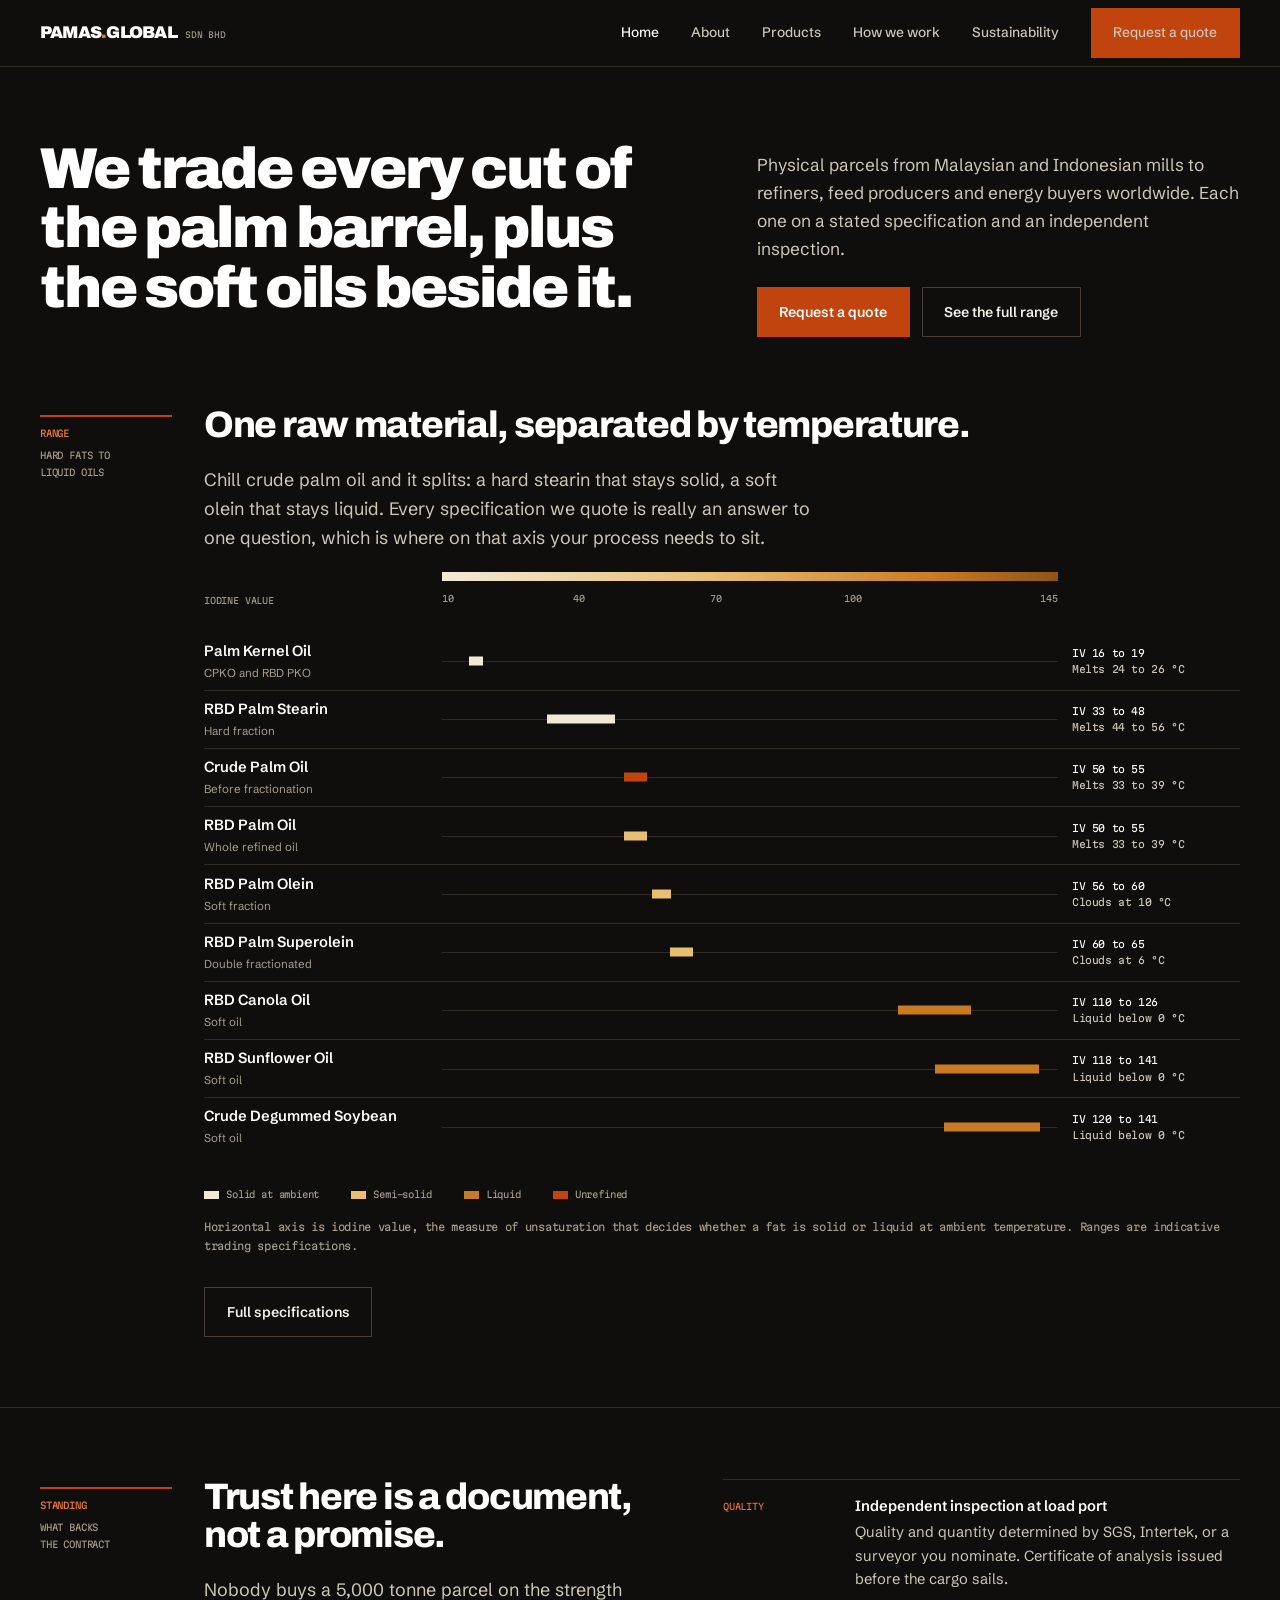
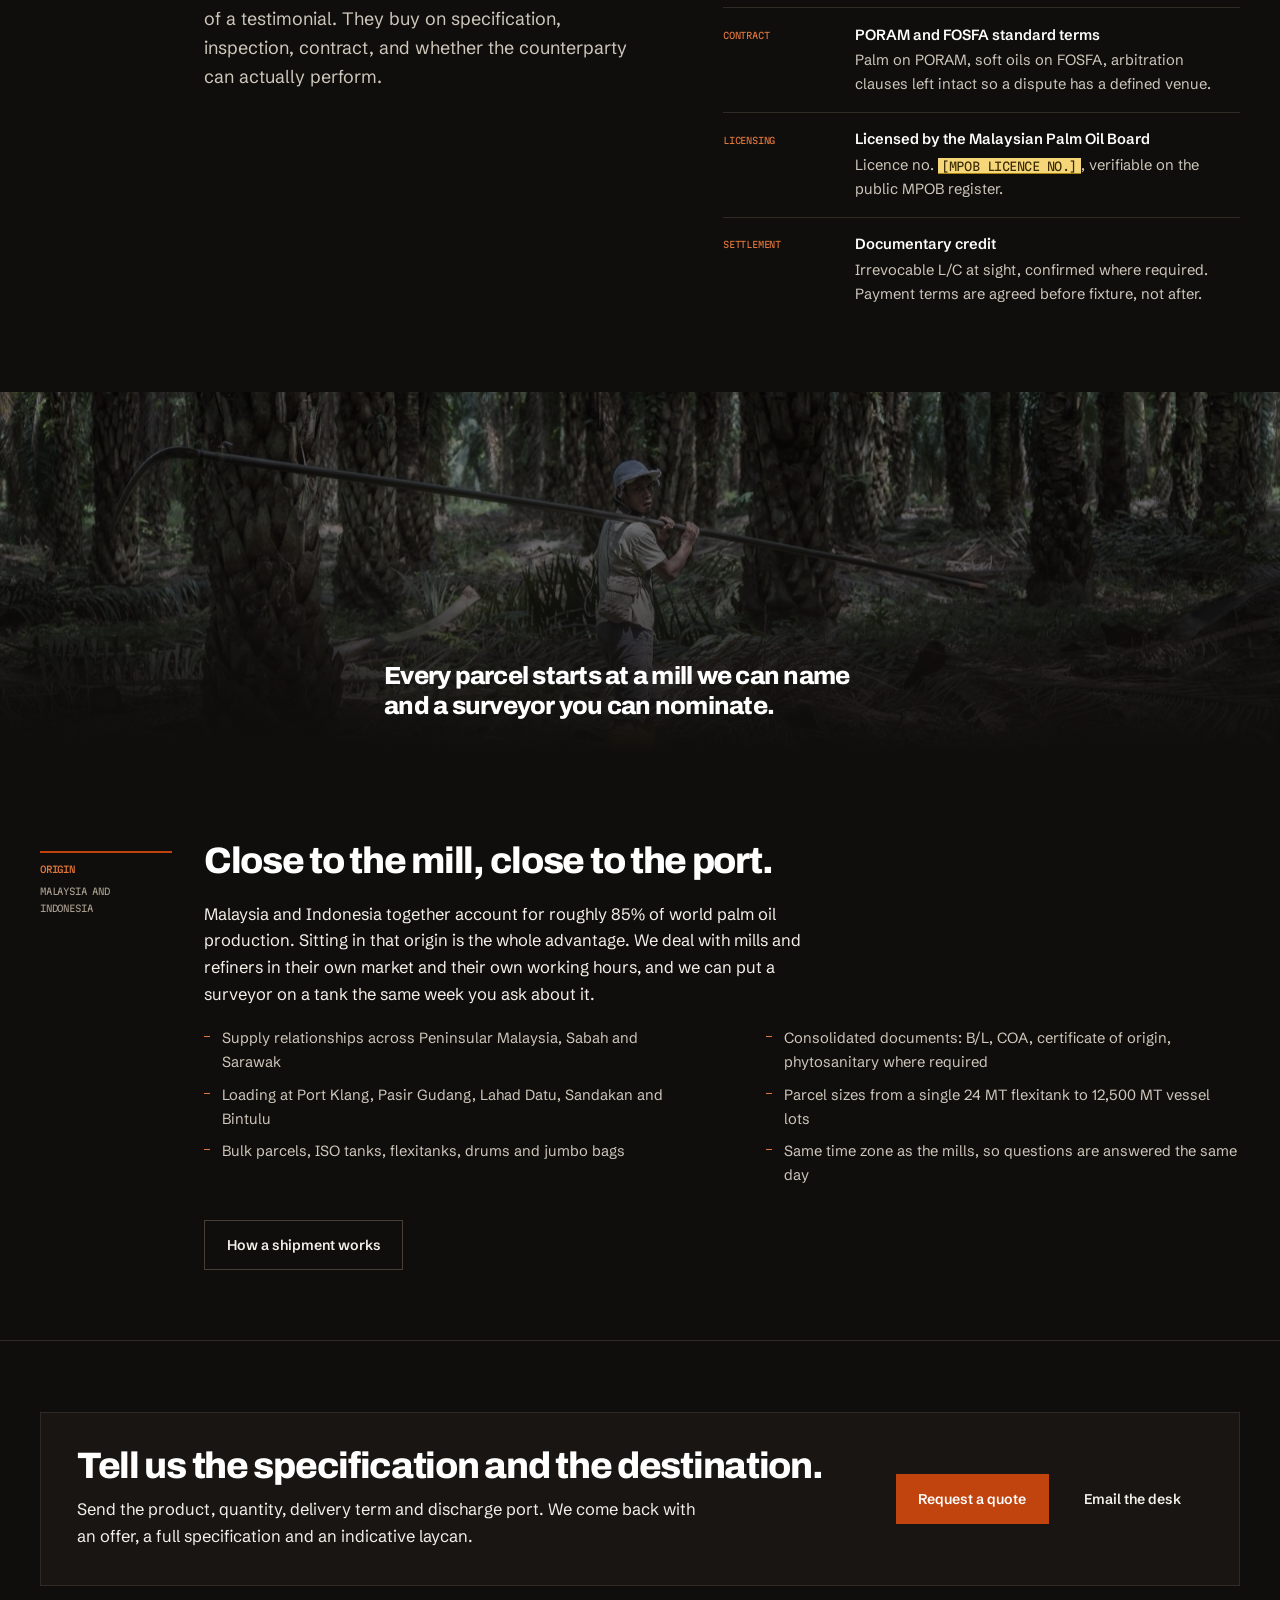
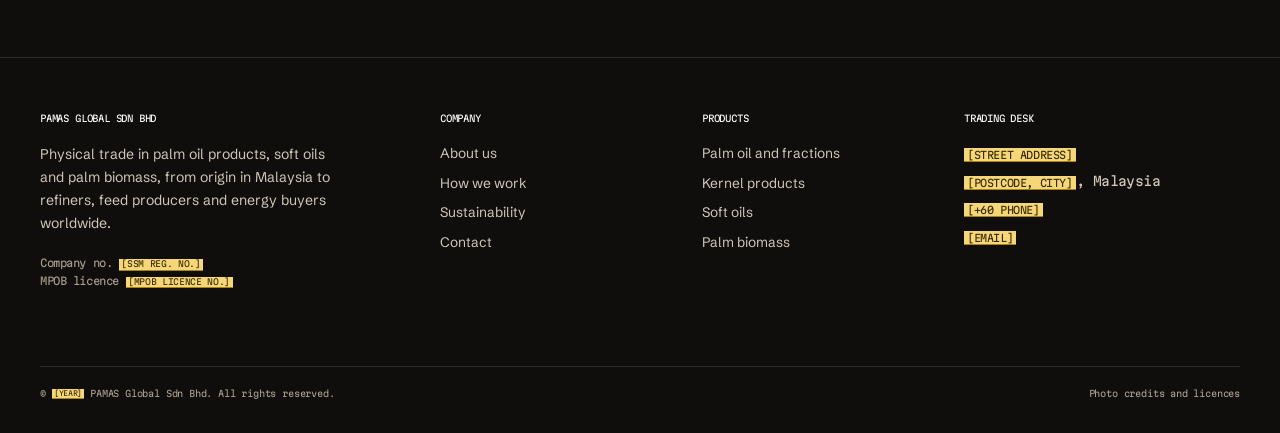
==== commit 54bd8dc5: "Rebuild around the fraction axis The previous pass changed surface treatment but kept the underlying" ====
--- a/index.html
+++ b/index.html
@@ -31,25 +31,17 @@
 </header>
 
 <main id="main">
-  <section class="hero">
-    <div class="hero__bg"><img src="assets/img/estate-telupid.jpg" alt="" fetchpriority="high"></div>
-    <div class="wrap hero__inner">
-      <div class="hero__grid">
+  <section class="open">
+    <div class="wrap">
+      <div class="open__grid">
+        <div><h1>We trade every cut of the palm barrel, plus the soft oils beside it.</h1></div>
         <div>
-          <h1>Palm oil, soft oils and biomass, delivered against specification.</h1>
-          <p class="hero__sub">We source from Malaysian and Indonesian mills and ship to refiners, feed producers and energy buyers worldwide.</p>
-          <div class="btn-row">
+          <p class="open__sub">Physical parcels from Malaysian and Indonesian mills to refiners, feed producers and energy buyers worldwide. Each one on a stated specification and an independent inspection.</p>
+          <div class="btn-row" style="margin-top:1.5rem">
             <a class="btn btn--primary" href="contact.html">Request a quote</a>
-            <a class="btn btn--ondark" href="products.html">See specifications</a>
-          </div>
-        </div>
-      <dl class="terms">
-        <div><dt>Contract</dt><dd>PORAM / FOSFA</dd></div>
-        <div><dt>Incoterms</dt><dd>FOB, CFR, CIF</dd></div>
-        <div><dt>Load ports</dt><dd>Klang, P. Gudang</dd></div>
-        <div><dt>Inspection</dt><dd>SGS, Intertek</dd></div>
-        <div><dt>Parcel</dt><dd>24 to 12,500 MT</dd></div>
-      </dl>
+            <a class="btn btn--line" href="products.html">See the full range</a>
+          </div>
+        </div>
       </div>
     </div>
   </section>
@@ -57,41 +49,97 @@
   <section class="band band--flush">
     <div class="wrap band__inner">
       <div class="railed">
-        <div class="rail"><b>Book</b>Palm, soft oils,<br>biomass</div>
+        <div class="rail"><b>Range</b>Hard fats to<br>liquid oils</div>
         <div>
 
-          <h2>What we trade</h2>
-          <p class="lede">Three connected books. All originate within a few hundred
-            kilometres of the same ports, which is why one desk covers them properly
-            instead of spreading thin across unrelated markets.</p>
-
-          <div class="tablescroll" style="margin-top:2rem">
-            <table class="ledger">
-              <thead>
-                <tr><th scope="col">Product</th><th scope="col">Key parameters</th>
-                    <th scope="col">Packing</th><th scope="col">Terms</th></tr>
-              </thead>
-              <tbody>
-                <tr class="cluster"><th colspan="4" scope="colgroup">Palm oil and fractions</th></tr>
-                <tr><th scope="row">RBD Palm Olein</th><td>FFA 0.1% max, IV 56 min, CP 10 &deg;C max</td><td>Bulk, flexitank, drums</td><td>PORAM</td></tr>
-                <tr><th scope="row">RBD Palm Oil</th><td>FFA 0.1% max, IV 50 to 55, MP 33 to 39 &deg;C</td><td>Bulk, flexitank</td><td>PORAM</td></tr>
-                <tr><th scope="row">RBD Palm Stearin</th><td>FFA 0.2% max, IV 48 max, MP 44 to 56 &deg;C</td><td>Bulk, drums</td><td>PORAM</td></tr>
-                <tr><th scope="row">Crude Palm Oil</th><td>FFA 5.0% max, M&amp;I 0.25% max, DOBI 2.3 min</td><td>Bulk vessel</td><td>PORAM</td></tr>
-
-                <tr class="cluster"><th colspan="4" scope="colgroup">Soft oils</th></tr>
-                <tr><th scope="row">RBD Sunflower Oil</th><td>FFA 0.1% max, PV 1.0 meq/kg max</td><td>Flexitank, ISO tank</td><td>FOSFA</td></tr>
-                <tr><th scope="row">Crude Degummed Soybean Oil</th><td>FFA 0.75% max, phosphorus 200 ppm max</td><td>Bulk vessel</td><td>FOSFA</td></tr>
-                <tr><th scope="row">RBD Canola Oil</th><td>FFA 0.1% max, IV 110 to 126, low erucic</td><td>Flexitank, drums</td><td>FOSFA</td></tr>
-
-                <tr class="cluster"><th colspan="4" scope="colgroup">Palm biomass</th></tr>
-                <tr><th scope="row">Palm Kernel Shell</th><td>GCV 4,200 kcal/kg, moisture 15% max, sulphur 0.1% max</td><td>Bulk, jumbo bags</td><td>By contract</td></tr>
-                <tr><th scope="row">Palm Kernel Expeller</th><td>Protein 14 to 16%, oil 6 to 9%, fibre 18% max</td><td>Bulk, 50 kg bags</td><td>By contract</td></tr>
-              </tbody>
-            </table>
-          </div>
-          <p class="note" style="margin-top:1rem">Indicative trading specifications.
-            Tighter parameters are available on request and are confirmed in the firm offer.</p>
-          <div class="btn-row" style="margin-top:1.5rem">
+          <h2>One raw material, separated by temperature.</h2>
+          <p class="lede">Chill crude palm oil and it splits: a hard stearin that stays
+            solid, a soft olein that stays liquid. Every specification we quote is really
+            an answer to one question, which is where on that axis your process needs to sit.</p>
+      <figure class="axis">
+        <div class="axis__head">
+          <div class="axis__unit">Iodine value</div>
+          <div class="axis__scale" aria-hidden="true"></div>
+          <div class="axis__ticks" aria-hidden="true"><span style="left:0.0%">10</span><span style="left:22.2%">40</span><span style="left:44.4%">70</span><span style="left:66.7%">100</span><span style="left:100.0%">145</span></div>
+        </div>
+        <ul class="axis__rows">
+          <li class="axis__row">
+            <div class="axis__name">Palm Kernel Oil<small>CPKO and RBD PKO</small></div>
+            <div class="axis__track">
+              <div class="axis__span" style="left:4.4%; width:2.2%; --bar:var(--f-hard)"></div>
+            </div>
+            <div class="axis__val"><b>IV 16 to 19</b><br>Melts 24 to 26 &deg;C</div>
+          </li>
+          <li class="axis__row">
+            <div class="axis__name">RBD Palm Stearin<small>Hard fraction</small></div>
+            <div class="axis__track">
+              <div class="axis__span" style="left:17.0%; width:11.1%; --bar:var(--f-hard)"></div>
+            </div>
+            <div class="axis__val"><b>IV 33 to 48</b><br>Melts 44 to 56 &deg;C</div>
+          </li>
+          <li class="axis__row">
+            <div class="axis__name">Crude Palm Oil<small>Before fractionation</small></div>
+            <div class="axis__track">
+              <div class="axis__span" style="left:29.6%; width:3.7%; --bar:var(--crude)"></div>
+            </div>
+            <div class="axis__val"><b>IV 50 to 55</b><br>Melts 33 to 39 &deg;C</div>
+          </li>
+          <li class="axis__row">
+            <div class="axis__name">RBD Palm Oil<small>Whole refined oil</small></div>
+            <div class="axis__track">
+              <div class="axis__span" style="left:29.6%; width:3.7%; --bar:var(--f-mid)"></div>
+            </div>
+            <div class="axis__val"><b>IV 50 to 55</b><br>Melts 33 to 39 &deg;C</div>
+          </li>
+          <li class="axis__row">
+            <div class="axis__name">RBD Palm Olein<small>Soft fraction</small></div>
+            <div class="axis__track">
+              <div class="axis__span" style="left:34.1%; width:3.0%; --bar:var(--f-mid)"></div>
+            </div>
+            <div class="axis__val"><b>IV 56 to 60</b><br>Clouds at 10 &deg;C</div>
+          </li>
+          <li class="axis__row">
+            <div class="axis__name">RBD Palm Superolein<small>Double fractionated</small></div>
+            <div class="axis__track">
+              <div class="axis__span" style="left:37.0%; width:3.7%; --bar:var(--f-mid)"></div>
+            </div>
+            <div class="axis__val"><b>IV 60 to 65</b><br>Clouds at 6 &deg;C</div>
+          </li>
+          <li class="axis__row">
+            <div class="axis__name">RBD Canola Oil<small>Soft oil</small></div>
+            <div class="axis__track">
+              <div class="axis__span" style="left:74.1%; width:11.9%; --bar:var(--f-soft)"></div>
+            </div>
+            <div class="axis__val"><b>IV 110 to 126</b><br>Liquid below 0 &deg;C</div>
+          </li>
+          <li class="axis__row">
+            <div class="axis__name">RBD Sunflower Oil<small>Soft oil</small></div>
+            <div class="axis__track">
+              <div class="axis__span" style="left:80.0%; width:17.0%; --bar:var(--f-soft)"></div>
+            </div>
+            <div class="axis__val"><b>IV 118 to 141</b><br>Liquid below 0 &deg;C</div>
+          </li>
+          <li class="axis__row">
+            <div class="axis__name">Crude Degummed Soybean<small>Soft oil</small></div>
+            <div class="axis__track">
+              <div class="axis__span" style="left:81.5%; width:15.6%; --bar:var(--f-soft)"></div>
+            </div>
+            <div class="axis__val"><b>IV 120 to 141</b><br>Liquid below 0 &deg;C</div>
+          </li>
+        </ul>
+        <div class="axis__legend">
+          <span><i style="background:var(--f-hard)"></i> Solid at ambient</span>
+          <span><i style="background:var(--f-mid)"></i> Semi-solid</span>
+          <span><i style="background:var(--f-soft)"></i> Liquid</span>
+          <span><i style="background:var(--crude)"></i> Unrefined</span>
+        </div>
+        <figcaption class="note" style="margin-top:1rem">
+          Horizontal axis is iodine value, the measure of unsaturation that decides
+          whether a fat is solid or liquid at ambient temperature. Ranges are
+          indicative trading specifications.
+        </figcaption>
+      </figure>
+          <div class="btn-row" style="margin-top:2rem">
             <a class="btn btn--line" href="products.html">Full specifications</a>
           </div>
         </div>
@@ -202,11 +250,11 @@
     <div class="foot__grid">
       <div>
         <h2>PAMAS Global Sdn Bhd</h2>
-        <p style="color:#A8B8C0; font-size:.88rem; max-width:34ch">
+        <p style="color:var(--paper-2); font-size:.88rem; max-width:34ch">
           Physical trade in palm oil products, soft oils and palm biomass, from
           origin in Malaysia to refiners, feed producers and energy buyers worldwide.
         </p>
-        <p class="mono" style="font-size:.7rem; color:#7D919B">
+        <p class="mono" style="font-size:.66rem; color:var(--muted)">
           Company no. <span class="tbd">[SSM REG. NO.]</span><br>
           MPOB licence <span class="tbd">[MPOB LICENCE NO.]</span>
         </p>
--- a/assets/css/site.css
+++ b/assets/css/site.css
@@ -1,151 +1,133 @@
-@import url('https://fonts.googleapis.com/css2?family=Geist:wght@400;500;600;700;800&family=Geist+Mono:wght@400;500&display=swap');
+@import url('https://fonts.googleapis.com/css2?family=Archivo:wght@400;500;600;800;900&family=Schibsted+Grotesk:wght@400;500;600&family=Martian+Mono:wght@300;400;500&display=swap');
 
 /* ==========================================================================
    PAMAS GLOBAL
-   Language: trading document. A physical commodity contract is a ruled sheet
-   of grouped parameters, so the page is built from rules and columns rather
-   than cards and bands.
-   Theme is locked light. Navy is ink and rule colour, never a background slab,
-   which is what made the previous build read as stacked blocks.
-   Dials: variance 6 / motion 3 / density 7
+
+   Organising idea: THE FRACTION.
+   Everything traded here is one raw material separated by temperature. Cool
+   crude palm oil and it splits into olein (liquid) and stearin (solid). Every
+   parameter on this site, iodine value, cloud point, melting point, measures
+   the same thing: where on the hardness axis a fraction sits.
+
+   So the site is built on that axis. The range is drawn as a chart against
+   real iodine values, and the palette is taken from the appearance of the
+   fractions themselves rather than from corporate blue.
+
+   Theme locked dark. A trading screen is dark, and the material ramp only
+   reads properly against it.
    ========================================================================== */
 :root {
-  --ink:        #0D1B24;
-  --ink-2:      #1E3440;
-  --ink-soft:   #3D525C;
-  --muted:      #5A6970;
-  --ground:     #EEF0F1;
-  --ground-2:   #E4E7E8;
-  --panel:      #FFFFFF;
-  --rule:       #CFD5D7;
-  --rule-soft:  #DFE3E4;
-  --rule-dark:  #2C4453;
-  --accent:     #AE4C12;
-  --accent-dk:  #8E3C0C;
-
-  --sans: 'Geist', system-ui, -apple-system, 'Segoe UI', sans-serif;
-  --mono: 'Geist Mono', ui-monospace, 'SF Mono', Menlo, monospace;
-
-  --page: 1320px;
-  --gut: clamp(1.15rem, 3.5vw, 2.75rem);
-  --rail: 148px;
-
-  --s1: .375rem; --s2: .75rem;  --s3: 1.25rem;
-  --s4: 2rem;    --s5: 3.25rem; --s6: 5rem;
+  --void:     #100E0C;   /* warm near-black, never pure */
+  --void-2:   #181513;
+  --void-3:   #221E1A;
+  --line:     #302A25;
+  --line-2:   #473E36;
+
+  --paper:    #F4F0E9;
+  --paper-2:  #CFC7BB;
+  --muted:    #A79D8F;
+
+  /* the fractions, in the order they separate */
+  --f-hard:   #F1E9D7;   /* kernel oil, stearin: solid at room temperature */
+  --f-mid:    #E8BE72;   /* palm oil, olein */
+  --f-soft:   #C87B22;   /* superolein and the soft oils */
+  --crude:    #C1440E;   /* crude palm oil, the raw material */
+  --crude-lt: #E4783B;   /* the same red, legible on the dark ground */
+
+  --sans: 'Schibsted Grotesk', system-ui, -apple-system, sans-serif;
+  --disp: 'Archivo', system-ui, -apple-system, sans-serif;
+  --mono: 'Martian Mono', ui-monospace, 'SF Mono', Menlo, monospace;
+
+  --page: 1280px;
+  --gut: clamp(1.15rem, 3.5vw, 2.5rem);
+
+  --s1: .375rem; --s2: .75rem; --s3: 1.25rem;
+  --s4: 2rem;    --s5: 3.5rem; --s6: 5.5rem;
 }
 
 *, *::before, *::after { box-sizing: border-box; }
-
 html { -webkit-text-size-adjust: 100%; }
 @media (prefers-reduced-motion: reduce) {
-  *, *::before, *::after {
-    animation-duration: .01ms !important; animation-iteration-count: 1 !important;
-    transition-duration: .01ms !important;
-  }
+  *, *::before, *::after { transition-duration: .01ms !important; animation-duration: .01ms !important; }
 }
 
 body {
   margin: 0;
   font-family: var(--sans);
   font-size: 16.5px;
-  line-height: 1.6;
-  color: var(--ink);
-  background: var(--ground);
+  line-height: 1.62;
+  color: var(--paper);
+  background: var(--void);
   -webkit-font-smoothing: antialiased;
-  font-feature-settings: "cv11", "ss01";
 }
 
 h1, h2, h3 {
-  font-family: var(--sans);
-  font-weight: 700;
-  letter-spacing: -.028em;
-  line-height: 1.06;
+  font-family: var(--disp);
+  font-weight: 800;
+  letter-spacing: -.035em;
+  line-height: 1.03;
   margin: 0 0 var(--s3);
   text-wrap: balance;
-}
-h1 { font-size: clamp(2.15rem, 4vw, 3.35rem); font-weight: 800; }
-h2 { font-size: clamp(1.7rem, 3vw, 2.5rem); }
-h3 { font-size: 1.02rem; font-weight: 600; letter-spacing: -.012em; }
-p { margin: 0 0 var(--s3); max-width: 64ch; }
-strong { font-weight: 600; }
+  color: #fff;
+}
+h1 { font-size: clamp(2.2rem, 4.5vw, 3.8rem); font-weight: 900; }
+h2 { font-size: clamp(1.6rem, 2.9vw, 2.3rem); }
+h3 { font-size: 1rem; font-weight: 600; letter-spacing: -.012em; font-family: var(--sans); }
+p { margin: 0 0 var(--s3); max-width: 62ch; }
+strong { font-weight: 600; color: #fff; }
 
 a { color: inherit; }
 a:focus-visible, button:focus-visible, input:focus-visible,
-select:focus-visible, textarea:focus-visible, summary:focus-visible {
-  outline: 2px solid var(--accent);
-  outline-offset: 2px;
+select:focus-visible, textarea:focus-visible {
+  outline: 2px solid var(--crude-lt); outline-offset: 2px;
 }
 img { max-width: 100%; height: auto; display: block; }
 
-/* --- page frame --------------------------------------------------------- */
 .wrap { max-width: var(--page); margin-inline: auto; padding-inline: var(--gut); }
-
-/* Density 7: sections are separated by a rule, not by a colour change. */
-.band { border-top: 1px solid var(--rule); }
+.band { border-top: 1px solid var(--line); }
 .band--flush { border-top: 0; }
-.band__inner { padding-block: clamp(2.75rem, 5.5vw, 4.5rem); }
-
-/* --- the rail -----------------------------------------------------------
-   A contract carries its clause reference in the margin. The rail does the
-   job every repeated eyebrow was doing, without stacking a label above every
-   headline.                                                                */
+.band__inner { padding-block: clamp(2.75rem, 5.5vw, 4.75rem); }
+
+.lede { font-size: clamp(1.02rem, 1.4vw, 1.16rem); color: var(--paper-2); max-width: 56ch; }
+.note { font-family: var(--mono); font-size: .66rem; line-height: 1.75; color: var(--muted); letter-spacing: -.03em; }
+
+/* --- margin rail --------------------------------------------------------- */
 .railed { display: grid; gap: var(--s3) var(--s4); }
-@media (min-width: 900px) {
-  .railed { grid-template-columns: var(--rail) minmax(0, 1fr); }
-}
+@media (min-width: 900px) { .railed { grid-template-columns: 132px minmax(0, 1fr); } }
 .rail {
-  font-family: var(--mono);
-  font-size: .68rem;
-  letter-spacing: .1em;
-  text-transform: uppercase;
-  color: var(--muted);
-  padding-top: .45rem;
+  font-family: var(--mono); font-size: .58rem; letter-spacing: -.02em;
+  text-transform: uppercase; color: var(--muted); padding-top: .5rem; line-height: 1.8;
 }
 .rail b {
-  display: block; color: var(--accent); font-weight: 500;
-  border-top: 2px solid var(--accent); padding-top: .5rem; margin-bottom: .3rem;
+  display: block; color: var(--crude-lt); font-weight: 500;
+  border-top: 2px solid var(--crude); padding-top: .55rem; margin-bottom: .35rem;
 }
 @media (max-width: 899px) {
-  .rail { display: flex; gap: .6rem; align-items: baseline; padding-top: 0; }
+  .rail { display: flex; gap: .7rem; align-items: baseline; padding-top: 0; }
   .rail b { border-top: 0; padding-top: 0; margin-bottom: 0; }
 }
 
-.lede { font-size: clamp(1.02rem, 1.4vw, 1.16rem); color: var(--ink-soft); max-width: 58ch; }
-.note { font-family: var(--mono); font-size: .74rem; color: var(--muted); line-height: 1.55; }
-
-/* --- masthead ----------------------------------------------------------- */
+/* --- masthead ------------------------------------------------------------ */
 .skip {
-  position: absolute; left: -9999px; z-index: 99;
-  background: var(--accent); color: #fff; padding: .8rem 1.1rem;
-  font-family: var(--mono); font-size: .82rem; text-decoration: none;
+  position: absolute; left: -9999px; z-index: 99; background: var(--crude); color: #fff;
+  padding: .8rem 1.1rem; font-family: var(--mono); font-size: .72rem; text-decoration: none;
 }
 .skip:focus { left: 0; top: 0; }
 
-.masthead { background: var(--ink); color: #fff; }
-.masthead__bar {
-  display: flex; align-items: center; justify-content: space-between;
-  gap: var(--s4); height: 68px;
-}
+.masthead { border-bottom: 1px solid var(--line); }
+.masthead__bar { display: flex; align-items: center; justify-content: space-between; gap: var(--s4); height: 66px; }
 .brand { display: flex; align-items: baseline; gap: .5rem; text-decoration: none; color: #fff; }
-.brand__name { font-weight: 800; font-size: 1.1rem; letter-spacing: -.03em; }
-.brand__name i { font-style: normal; color: var(--accent); }
-.brand__sub {
-  font-family: var(--mono); font-size: .6rem; letter-spacing: .14em;
-  text-transform: uppercase; color: #7D919B;
-}
+.brand__name { font-family: var(--disp); font-weight: 900; font-size: 1.06rem; letter-spacing: -.045em; }
+.brand__name i { font-style: normal; color: var(--crude-lt); }
+.brand__sub { font-family: var(--mono); font-size: .52rem; letter-spacing: -.02em; text-transform: uppercase; color: var(--muted); }
 @media (max-width: 620px) { .brand__sub { display: none; } }
 
 .nav { display: flex; align-items: center; gap: var(--s4); }
-.nav a {
-  font-size: .875rem; font-weight: 500; text-decoration: none; color: #C4D0D6;
-  transition: color .15s ease;
-}
-.nav a:hover { color: #fff; }
-.nav a[aria-current="page"] { color: #fff; }
-.nav__cta { margin-left: var(--s1); }
+.nav a { font-size: .86rem; font-weight: 500; text-decoration: none; color: var(--paper-2); transition: color .15s ease; }
+.nav a:hover, .nav a[aria-current="page"] { color: #fff; }
 
 .nav-toggle {
-  display: none; background: none; border: 1px solid #33505E; color: #fff;
+  display: none; background: none; border: 1px solid var(--line-2); color: #fff;
   width: 44px; height: 44px; cursor: pointer; align-items: center; justify-content: center;
 }
 @media (max-width: 940px) {
@@ -154,221 +136,233 @@
   .nav {
     display: none; position: absolute; top: 100%; left: 0; right: 0; z-index: 50;
     flex-direction: column; align-items: stretch; gap: 0;
-    background: var(--ink-2); padding: var(--s2) var(--gut) var(--s3);
+    background: var(--void-2); padding: var(--s2) var(--gut) var(--s3);
+    border-bottom: 1px solid var(--line);
   }
   .nav[data-open="true"] { display: flex; }
-  .nav a { padding: .85rem 0; border-bottom: 1px solid #33505E; }
-  .nav__cta { margin: var(--s3) 0 0; justify-content: center; }
-}
-
-/* --- buttons ------------------------------------------------------------ */
+  .nav a { padding: .85rem 0; border-bottom: 1px solid var(--line); }
+  .nav__cta { margin-top: var(--s3); justify-content: center; }
+}
+
+/* --- buttons ------------------------------------------------------------- */
 .btn {
   display: inline-flex; align-items: center; justify-content: center;
-  font-family: var(--sans); font-weight: 600; font-size: .9rem;
-  padding: .8rem 1.4rem; min-height: 46px; white-space: nowrap;
+  font-family: var(--sans); font-weight: 600; font-size: .88rem;
+  padding: .78rem 1.35rem; min-height: 46px; white-space: nowrap;
   border: 1px solid transparent; text-decoration: none; cursor: pointer;
   transition: background-color .15s ease, border-color .15s ease, transform .1s ease;
 }
 .btn:active { transform: translateY(1px); }
-.btn--primary { background: var(--accent); color: #fff; }
-.btn--primary:hover { background: var(--accent-dk); }
-.btn--line { border-color: var(--rule); background: transparent; color: var(--ink); }
-.btn--line:hover { border-color: var(--ink); }
-.btn--ondark { border-color: rgba(255,255,255,.45); color: #fff; background: transparent; }
-.btn--ondark:hover { border-color: #fff; background: rgba(255,255,255,.1); }
+.btn--primary { background: var(--crude); color: #fff; }
+.btn--primary:hover { background: #A63A0B; }
+.btn--line { border-color: var(--line-2); color: var(--paper); }
+.btn--line:hover { border-color: var(--paper); }
 .btn-row { display: flex; flex-wrap: wrap; gap: var(--s2); }
 
-/* --- LAYOUT FAMILY A: full-bleed media hero ----------------------------- */
-.hero { position: relative; background: var(--ink); color: #fff; overflow: hidden; }
-.hero__bg { position: absolute; inset: 0; }
-.hero__bg img { width: 100%; height: 100%; object-fit: cover; }
-.hero__bg::after {
-  content: ""; position: absolute; inset: 0;
-  background: linear-gradient(96deg, #0D1B24 6%, rgba(13,27,36,.93) 40%,
-                              rgba(13,27,36,.66) 68%, rgba(13,27,36,.34) 100%);
-}
-.hero__inner { position: relative; z-index: 2; padding-block: clamp(3rem, 7vw, 5.5rem); }
-@media (min-width: 1000px) {
-  .hero__grid { display: grid; grid-template-columns: minmax(0,1fr) 268px; gap: var(--s6); align-items: end; }
-}
-.hero h1 { color: #fff; max-width: 24ch; margin-bottom: var(--s3); }
-.hero__sub { font-size: clamp(1rem, 1.35vw, 1.14rem); color: #C2D0D7; max-width: 46ch; margin-bottom: var(--s4); }
-
-/* Trading parameters as a vertical ledger beside the headline, the way a
-   position sheet lists its terms. */
-/* The terms sit over the bright side of the photograph, so they carry their
-   own scrim rather than relying on the hero gradient reaching that far. */
-.terms {
-  border-top: 1px solid rgba(255,255,255,.3);
-  background: rgba(9,20,27,.74);
-  padding: 0 1rem .35rem;
-  margin: 0;
-}
-.terms div {
-  display: flex; justify-content: space-between; gap: var(--s2);
-  padding: .58rem 0; border-bottom: 1px solid rgba(255,255,255,.14);
-}
-.terms dt { font-family: var(--mono); font-size: .68rem; letter-spacing: .09em;
-  text-transform: uppercase; color: #A9BCC4; margin: 0; }
-.terms dd { font-family: var(--mono); font-size: .8rem; color: #fff; margin: 0; text-align: right; }
-@media (max-width: 999px) { .terms { margin-top: var(--s4); max-width: 420px; } }
-
-/* --- LAYOUT FAMILY B: the ledger ----------------------------------------
-   One grouped table replaces the banned three-equal-cards row. Clusters get
-   a single rule; individual rows do not.                                   */
+/* --- OPENING -------------------------------------------------------------
+   No photograph behind the headline. The thesis of this business is the
+   separation itself, so the opening states it and then shows the axis.     */
+.open { padding-block: clamp(2.75rem, 6vw, 4.5rem) 0; }
+.open h1 { max-width: 18ch; margin-bottom: var(--s3); }
+.open h1 em { font-style: normal; color: var(--crude-lt); }
+.open__grid { display: grid; gap: var(--s4); }
+@media (min-width: 940px) {
+  .open__grid { grid-template-columns: minmax(0,1.3fr) minmax(0,1fr); gap: var(--s6); align-items: end; }
+}
+.open__sub { font-size: clamp(1rem, 1.35vw, 1.12rem); color: var(--paper-2); max-width: 44ch; }
+
+/* --- THE FRACTION AXIS: signature ---------------------------------------
+   Products plotted against real iodine value. Left is hard fat, right is
+   liquid oil. This is the physics of the trade, not a metaphor, and it
+   answers the buyer's real question: which fraction do I need.             */
+.axis { margin: 0; }
+/* The scale shares the row grid, so a tick sits directly above the value it
+   labels. A gradient spanning the full width while the bars are inset would
+   make the chart lie. */
+.axis__head { display: grid; gap: .2rem .9rem; }
+@media (min-width: 780px) { .axis__head { grid-template-columns: 14rem minmax(0,1fr) 10.5rem; } }
+.axis__scale {
+  grid-column: 2; position: relative; height: 9px; margin-bottom: .45rem;
+  background: linear-gradient(90deg, var(--f-hard) 0%, var(--f-mid) 44%, var(--f-soft) 80%, #8E5416 100%);
+}
+.axis__ticks {
+  grid-column: 2; position: relative; height: 1.3rem; margin-bottom: var(--s3);
+  font-family: var(--mono); font-size: .55rem; color: var(--muted); letter-spacing: -.03em;
+}
+.axis__unit {
+  grid-column: 1; grid-row: 1 / span 2; align-self: end; padding-bottom: 1.5rem;
+  font-family: var(--mono); font-size: .55rem; color: var(--muted);
+  text-transform: uppercase; letter-spacing: -.02em;
+}
+@media (max-width: 779px) {
+  /* Single column below 780px: the scale must span the same width the plotted
+     bars span, or the ticks label nothing. */
+  .axis__head { grid-template-columns: 1fr; }
+  .axis__unit { grid-column: 1; grid-row: auto; padding-bottom: .4rem; align-self: start; }
+  .axis__scale, .axis__ticks { grid-column: 1; }
+}
+.axis__ticks span { position: absolute; transform: translateX(-50%); white-space: nowrap; }
+.axis__ticks span:first-child { transform: none; }
+.axis__ticks span:last-child { transform: translateX(-100%); }
+
+.axis__rows { list-style: none; margin: 0; padding: 0; }
+.axis__row {
+  display: grid; gap: .2rem .9rem; padding: .6rem 0;
+  border-bottom: 1px solid var(--line); align-items: center;
+}
+@media (min-width: 780px) {
+  .axis__row { grid-template-columns: 14rem minmax(0,1fr) 10.5rem; padding: .46rem 0; }
+}
+.axis__row:last-child { border-bottom: 0; }
+.axis__row:hover { background: var(--void-2); }
+.axis__name { font-weight: 600; font-size: .92rem; color: #fff; }
+.axis__name small { display: block; font-weight: 400; font-size: .72rem; color: var(--muted); }
+.axis__track { position: relative; height: 20px; }
+.axis__track::before {
+  content: ""; position: absolute; left: 0; right: 0; top: 50%; height: 1px; background: var(--line);
+}
+.axis__span {
+  position: absolute; top: 50%; transform: translateY(-50%);
+  height: 9px; min-width: 5px; background: var(--bar, var(--f-mid));
+}
+.axis__val {
+  font-family: var(--mono); font-size: .62rem; color: var(--paper-2);
+  letter-spacing: -.04em; white-space: nowrap;
+}
+.axis__val b { color: #fff; font-weight: 400; }
+@media (max-width: 779px) {
+  .axis__row { grid-template-columns: 1fr; }
+  .axis__val { order: 2; }
+  .axis__track { order: 3; }
+}
+.axis__legend {
+  display: flex; flex-wrap: wrap; gap: var(--s2) var(--s4); margin-top: var(--s4);
+  font-family: var(--mono); font-size: .58rem; color: var(--muted); letter-spacing: -.02em;
+}
+.axis__legend span { display: flex; align-items: center; gap: .45rem; }
+.axis__legend i { width: 15px; height: 8px; display: block; }
+
+/* --- ledger -------------------------------------------------------------- */
 .ledger { width: 100%; border-collapse: collapse; }
-.ledger caption { text-align: left; padding-bottom: var(--s3); }
-.ledger th, .ledger td { text-align: left; padding: .62rem .9rem .62rem 0; vertical-align: baseline; }
+.ledger th, .ledger td { text-align: left; padding: .56rem .9rem .56rem 0; vertical-align: baseline; }
 .ledger thead th {
-  font-family: var(--mono); font-size: .64rem; letter-spacing: .1em; text-transform: uppercase;
-  font-weight: 400; color: var(--muted); padding-bottom: .5rem;
-  border-bottom: 1px solid var(--rule);
-}
-.ledger tbody th { font-weight: 600; font-size: .95rem; padding-right: var(--s4); }
-.ledger td { font-family: var(--mono); font-size: .8rem; color: var(--ink-soft); font-variant-numeric: tabular-nums; }
+  font-family: var(--mono); font-size: .55rem; letter-spacing: -.02em; text-transform: uppercase;
+  font-weight: 400; color: var(--muted); border-bottom: 1px solid var(--line); padding-bottom: .5rem;
+}
+.ledger tbody th { font-weight: 600; font-size: .92rem; color: #fff; padding-right: var(--s4); }
+.ledger td { font-family: var(--mono); font-size: .64rem; color: var(--paper-2); letter-spacing: -.04em; }
+.ledger .cluster th {
+  border-top: 1px solid var(--line); padding-top: 1.6rem; padding-bottom: .25rem;
+  font-family: var(--mono); font-size: .58rem; font-weight: 400; text-transform: uppercase;
+  color: var(--crude-lt); letter-spacing: -.02em;
+}
 .ledger tbody tr:first-child th, .ledger tbody tr:first-child td { padding-top: .9rem; }
-.ledger tbody tr:last-child th, .ledger tbody tr:last-child td { padding-bottom: 1.1rem; }
-/* Cluster heading carries the only divider in the group. */
-.ledger .cluster th {
-  border-top: 1px solid var(--rule);
-  padding-top: 1.5rem; padding-bottom: .2rem;
-  font-family: var(--mono); font-size: .68rem; font-weight: 500;
-  letter-spacing: .12em; text-transform: uppercase; color: var(--accent);
-}
-.ledger tbody tr:not(.cluster):hover th,
-.ledger tbody tr:not(.cluster):hover td { background: var(--ground-2); }
+.ledger tbody tr:not(.cluster):hover th, .ledger tbody tr:not(.cluster):hover td { background: var(--void-2); }
 .tablescroll { overflow-x: auto; }
-.tablescroll .ledger { min-width: 660px; }
-
-/* --- LAYOUT FAMILY C: statement + definition list ------------------------ */
+.tablescroll .ledger { min-width: 700px; }
+
+/* --- statement + definition list ----------------------------------------- */
 .statement { display: grid; gap: var(--s4); }
-@media (min-width: 940px) {
-  .statement { grid-template-columns: minmax(0, 5fr) minmax(0, 6fr); gap: var(--s6); align-items: start; }
-}
+@media (min-width: 940px) { .statement { grid-template-columns: minmax(0,5fr) minmax(0,6fr); gap: var(--s6); align-items: start; } }
 .deflist { margin: 0; }
-.deflist > div {
-  display: grid; gap: .2rem .5rem; padding: .95rem 0;
-  border-top: 1px solid var(--rule-soft);
-}
-@media (min-width: 640px) { .deflist > div { grid-template-columns: 128px minmax(0,1fr); gap: var(--s3); } }
+.deflist > div { display: grid; gap: .2rem .5rem; padding: .95rem 0; border-top: 1px solid var(--line); }
+@media (min-width: 640px) { .deflist > div { grid-template-columns: 112px minmax(0,1fr); gap: var(--s3); } }
 .deflist dt {
-  font-family: var(--mono); font-size: .66rem; letter-spacing: .1em;
-  text-transform: uppercase; color: var(--accent); padding-top: .18rem;
-}
-.deflist dd { margin: 0; font-size: .93rem; color: var(--ink-soft); }
-.deflist dd b { color: var(--ink); font-weight: 600; display: block; margin-bottom: .1rem; }
-
-/* --- LAYOUT FAMILY F: wide prose over a multi-column list ---------------- */
-.wideprose { max-width: 72ch; }
+  font-family: var(--mono); font-size: .56rem; text-transform: uppercase;
+  color: var(--crude-lt); padding-top: .32rem; letter-spacing: -.02em;
+}
+.deflist dd { margin: 0; font-size: .92rem; color: var(--paper-2); }
+.deflist dd b { color: #fff; font-weight: 600; display: block; margin-bottom: .12rem; }
+
+/* --- wide prose + columns ------------------------------------------------ */
+.wideprose { max-width: 70ch; }
 .cols2 { columns: 2; column-gap: var(--s6); margin-top: var(--s4); }
 .cols2 li { break-inside: avoid; }
 @media (max-width: 720px) { .cols2 { columns: 1; } }
 
-/* --- LAYOUT FAMILY G: closing row --------------------------------------- */
+/* --- closing row --------------------------------------------------------- */
 .ctarow { display: flex; flex-wrap: wrap; gap: var(--s4); align-items: center; justify-content: space-between; }
 .ctarow > div:first-child { flex: 1 1 26rem; }
 
-/* --- LAYOUT FAMILY D: full-bleed image break ---------------------------- */
-.break { position: relative; min-height: clamp(280px, 42vw, 440px); display: grid; align-items: end; }
+/* --- image break --------------------------------------------------------- */
+.break { position: relative; min-height: clamp(250px, 36vw, 380px); display: grid; align-items: end; }
 .break__bg { position: absolute; inset: 0; }
-.break__bg img { width: 100%; height: 100%; object-fit: cover; }
+.break__bg img { width: 100%; height: 100%; object-fit: cover; filter: saturate(.7) contrast(1.04); }
 .break__bg::after {
   content: ""; position: absolute; inset: 0;
-  background: linear-gradient(to top, rgba(13,27,36,.9) 8%, rgba(13,27,36,.25) 62%, rgba(13,27,36,.1) 100%);
+  background: linear-gradient(to top, var(--void) 5%, rgba(16,14,12,.6) 58%, rgba(16,14,12,.35) 100%);
 }
 .break__text {
   position: relative; z-index: 2; color: #fff; padding-block: var(--s4);
-  font-size: clamp(1.15rem, 2.1vw, 1.7rem); font-weight: 600; letter-spacing: -.02em;
-  max-width: 30ch; line-height: 1.22;
-}
-
-/* --- LAYOUT FAMILY E: inset panel ---------------------------------------- */
-.panel { background: var(--panel); border: 1px solid var(--rule); padding: clamp(1.5rem, 3vw, 2.5rem); }
-.panel--dark { background: var(--ink); border-color: var(--ink); color: #fff; }
-.panel--dark h2, .panel--dark h3 { color: #fff; }
-.panel--dark p { color: #B9C7CE; }
-.panel--dark a { color: #fff; }
-
-/* --- process: a real sequence ------------------------------------------- */
+  font-family: var(--disp); font-size: clamp(1.1rem, 2vw, 1.55rem); font-weight: 800;
+  letter-spacing: -.03em; max-width: 32ch; line-height: 1.2;
+}
+
+/* --- sequence ------------------------------------------------------------ */
 .seq { margin: 0; padding: 0; list-style: none; counter-reset: s; }
-.seq > li {
-  counter-increment: s; padding-block: var(--s4);
-  border-top: 1px solid var(--rule); display: grid; gap: var(--s2) var(--s4);
-}
-@media (min-width: 900px) { .seq > li { grid-template-columns: var(--rail) minmax(0,1fr) minmax(0,17rem); } }
-.seq__n { font-family: var(--mono); font-size: .68rem; letter-spacing: .1em; color: var(--accent); }
+.seq > li { counter-increment: s; padding-block: var(--s4); border-top: 1px solid var(--line); display: grid; gap: var(--s2) var(--s4); }
+@media (min-width: 900px) { .seq > li { grid-template-columns: 132px minmax(0,1fr) minmax(0,16rem); } }
+.seq__n { font-family: var(--mono); font-size: .58rem; color: var(--crude-lt); letter-spacing: -.02em; }
 .seq__n::before { content: counter(s, decimal-leading-zero); }
-.seq h3 { margin-bottom: .35rem; font-size: 1.12rem; }
-.seq p { margin: 0; font-size: .94rem; color: var(--ink-soft); }
-.seq__meta { font-family: var(--mono); font-size: .72rem; color: var(--muted); line-height: 1.7; }
-.seq__meta b { color: var(--ink); font-weight: 500; }
-
-/* --- figures ------------------------------------------------------------ */
+.seq h3 { margin-bottom: .35rem; font-size: 1.06rem; font-family: var(--disp); font-weight: 800; letter-spacing: -.028em; }
+.seq p { margin: 0; font-size: .92rem; color: var(--paper-2); }
+.seq__meta { font-family: var(--mono); font-size: .6rem; color: var(--muted); line-height: 1.9; letter-spacing: -.03em; }
+.seq__meta b { color: var(--paper); font-weight: 400; }
+
+/* --- panels, figures, lists ---------------------------------------------- */
+.panel { background: var(--void-2); border: 1px solid var(--line); padding: clamp(1.35rem, 2.8vw, 2.25rem); }
+.panel--raw { background: var(--void-3); border-color: var(--line-2); }
 .fig { margin: 0; }
-.fig img { width: 100%; aspect-ratio: 4 / 3; object-fit: cover; }
-.fig--wide img { aspect-ratio: 16 / 9; }
-
-/* --- lists -------------------------------------------------------------- */
+.fig img { width: 100%; aspect-ratio: 4/3; object-fit: cover; filter: saturate(.76); }
+
 .marks { list-style: none; padding: 0; margin: 0 0 var(--s3); }
-.marks li {
-  position: relative; padding-left: 1.15rem; margin-bottom: .55rem;
-  font-size: .94rem; color: var(--ink-soft);
-}
-.marks li::before {
-  content: ""; position: absolute; left: 0; top: .58em;
-  width: .4rem; height: 1px; background: var(--accent);
-}
-.panel--dark .marks li { color: #B9C7CE; }
-
-/* --- forms -------------------------------------------------------------- */
+.marks li { position: relative; padding-left: 1.15rem; margin-bottom: .55rem; font-size: .92rem; color: var(--paper-2); }
+.marks li::before { content: ""; position: absolute; left: 0; top: .6em; width: .4rem; height: 1px; background: var(--crude-lt); }
+
+/* --- forms --------------------------------------------------------------- */
 .field { margin-bottom: var(--s3); }
 .field label {
-  display: block; font-family: var(--mono); font-size: .68rem; letter-spacing: .1em;
-  text-transform: uppercase; color: var(--ink-soft); margin-bottom: .4rem;
-}
-.field .req { color: var(--accent); }
+  display: block; font-family: var(--mono); font-size: .56rem; text-transform: uppercase;
+  color: var(--paper-2); margin-bottom: .45rem; letter-spacing: -.02em;
+}
+.field .req { color: var(--crude-lt); }
 .field input, .field select, .field textarea {
   width: 100%; padding: .72rem .8rem; min-height: 46px;
-  font-family: var(--sans); font-size: .97rem; color: var(--ink);
-  background: var(--panel); border: 1px solid #A9B2B5;
-}
-.field input::placeholder, .field textarea::placeholder { color: #6B777C; }
-.field textarea { min-height: 130px; resize: vertical; }
-.field__hint { font-size: .82rem; color: var(--ink-soft); margin: .4rem 0 0; }
+  font-family: var(--sans); font-size: .96rem; color: var(--paper);
+  background: var(--void-3); border: 1px solid var(--line-2);
+}
+.field input::placeholder, .field textarea::placeholder { color: #9A9083; }
+.field textarea { min-height: 128px; resize: vertical; }
+.field__hint { font-size: .8rem; color: var(--muted); margin: .4rem 0 0; }
 .pair { display: grid; gap: 0 var(--s3); }
 @media (min-width: 620px) { .pair { grid-template-columns: 1fr 1fr; } }
 
-/* --- placeholder marker -------------------------------------------------- */
+/* --- placeholder --------------------------------------------------------- */
 .tbd {
-  background: #FFF0B8; color: #5C4300; border-bottom: 1.5px solid #D9A800;
-  font-family: var(--mono); font-size: .88em; padding: .05em .3em;
-}
-.panel--dark .tbd, .hero .tbd { background: #FFE9A0; color: #4A3600; }
+  background: #F5D77A; color: #3A2A00; border-bottom: 1.5px solid #A8830F;
+  font-family: var(--mono); font-size: .8em; padding: .05em .3em; letter-spacing: -.04em;
+}
 
 /* --- footer -------------------------------------------------------------- */
-.foot { background: var(--ink); color: #A8B8C0; font-size: .88rem; }
+.foot { border-top: 1px solid var(--line); color: var(--paper-2); font-size: .86rem; }
 .foot__inner { padding-block: var(--s5) var(--s4); }
 .foot h2, .foot h3 {
-  color: #fff; font-family: var(--mono); font-size: .68rem; letter-spacing: .12em;
-  text-transform: uppercase; font-weight: 500; margin-bottom: var(--s3);
-}
-.foot a { color: #A8B8C0; text-decoration: none; }
+  color: #fff; font-family: var(--mono); font-size: .58rem; text-transform: uppercase;
+  font-weight: 400; margin-bottom: var(--s3); letter-spacing: -.02em;
+}
+.foot a { color: var(--paper-2); text-decoration: none; }
 .foot a:hover { color: #fff; }
 .foot ul { list-style: none; margin: 0; padding: 0; }
 .foot li { margin-bottom: .45rem; }
 .foot__grid { display: grid; gap: var(--s4); }
 @media (min-width: 780px) { .foot__grid { grid-template-columns: 1.6fr 1fr 1fr 1.2fr; } }
 .foot__base {
-  margin-top: var(--s5); padding-top: var(--s3); border-top: 1px solid #294453;
+  margin-top: var(--s5); padding-top: var(--s3); border-top: 1px solid var(--line);
   display: flex; flex-wrap: wrap; gap: var(--s2) var(--s4); justify-content: space-between;
-  font-family: var(--mono); font-size: .68rem; color: #7D919B;
-}
-.foot__base a { color: #7D919B; }
+  font-family: var(--mono); font-size: .56rem; color: var(--muted); letter-spacing: -.02em;
+}
+.foot__base a { color: var(--muted); }
 
 /* --- utility ------------------------------------------------------------- */
-.mono { font-family: var(--mono); }
-.visually-hidden {
-  position: absolute; width: 1px; height: 1px; padding: 0; margin: -1px;
-  overflow: hidden; clip: rect(0 0 0 0); white-space: nowrap; border: 0;
-}
-.stack-sm > * + * { margin-top: var(--s2); }
+.mono { font-family: var(--mono); letter-spacing: -.04em; }
+.visually-hidden { position: absolute; width: 1px; height: 1px; padding: 0; margin: -1px; overflow: hidden; clip: rect(0 0 0 0); white-space: nowrap; border: 0; }
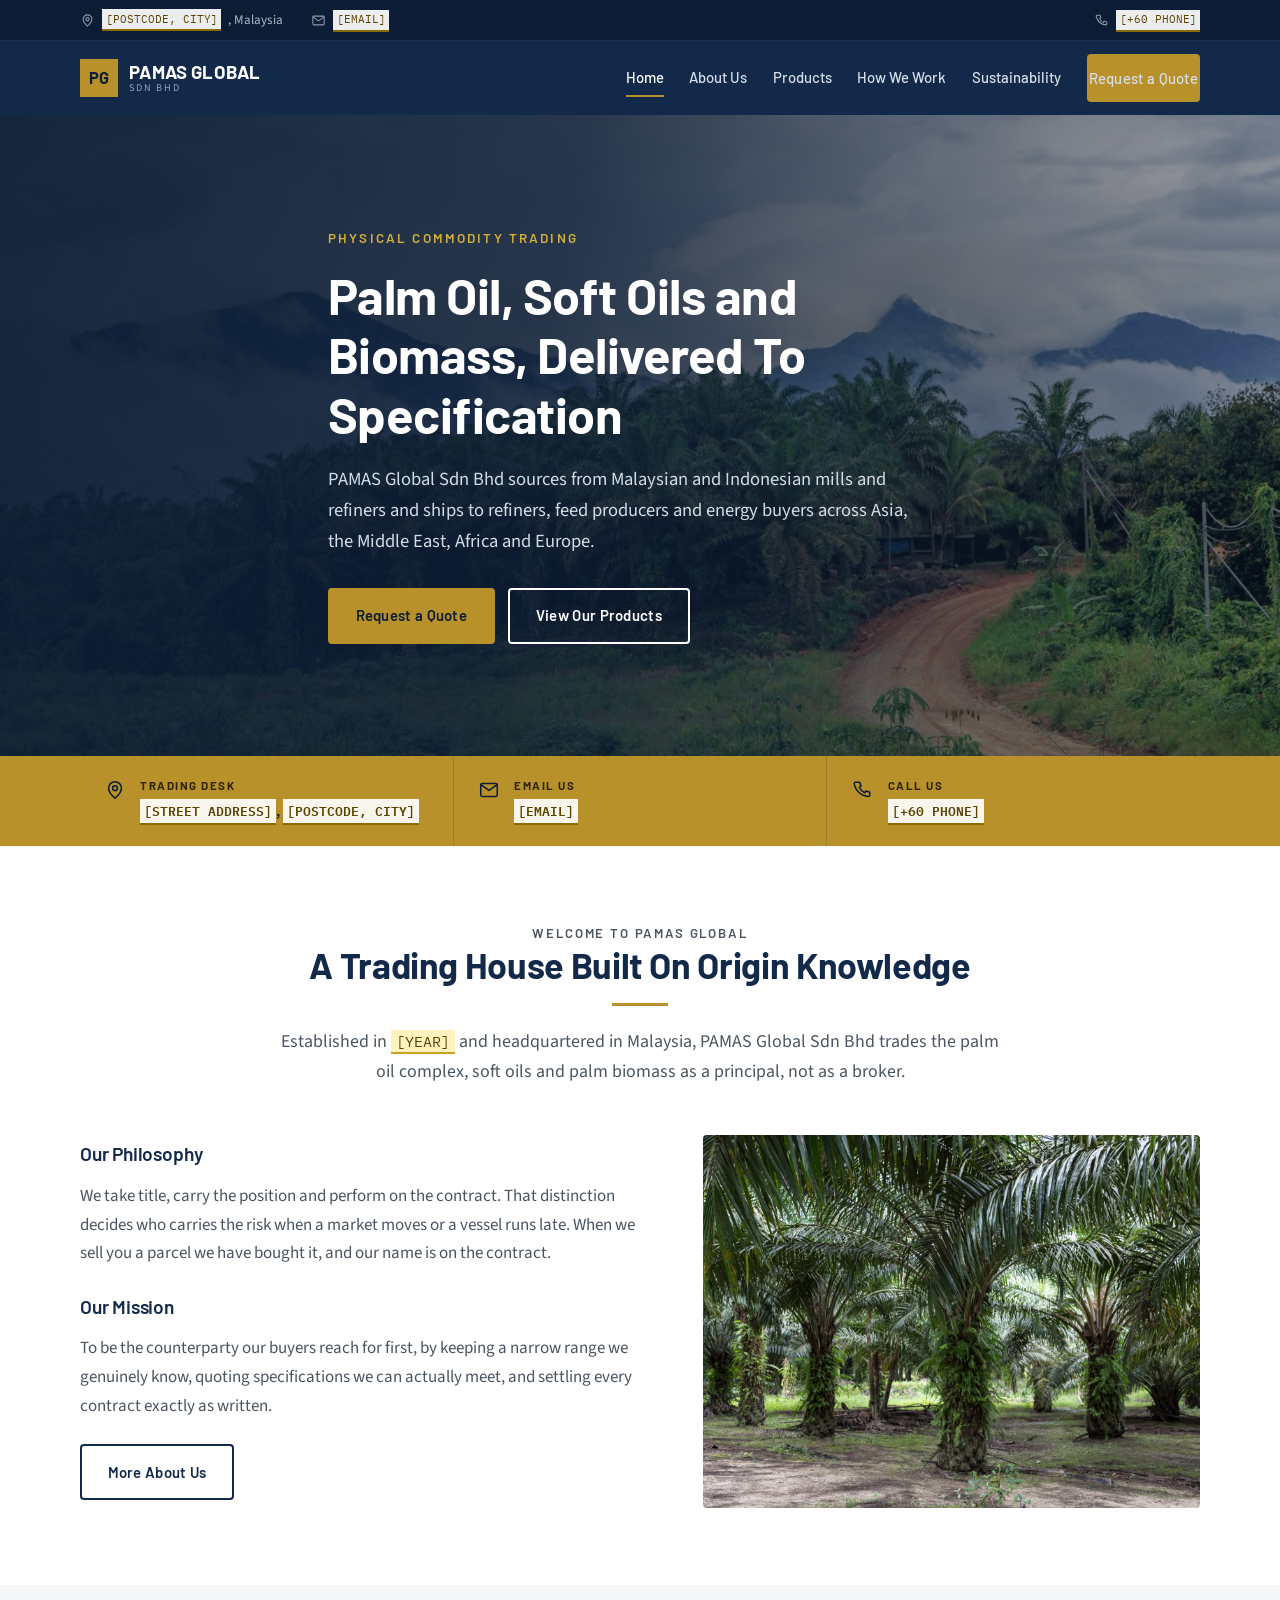
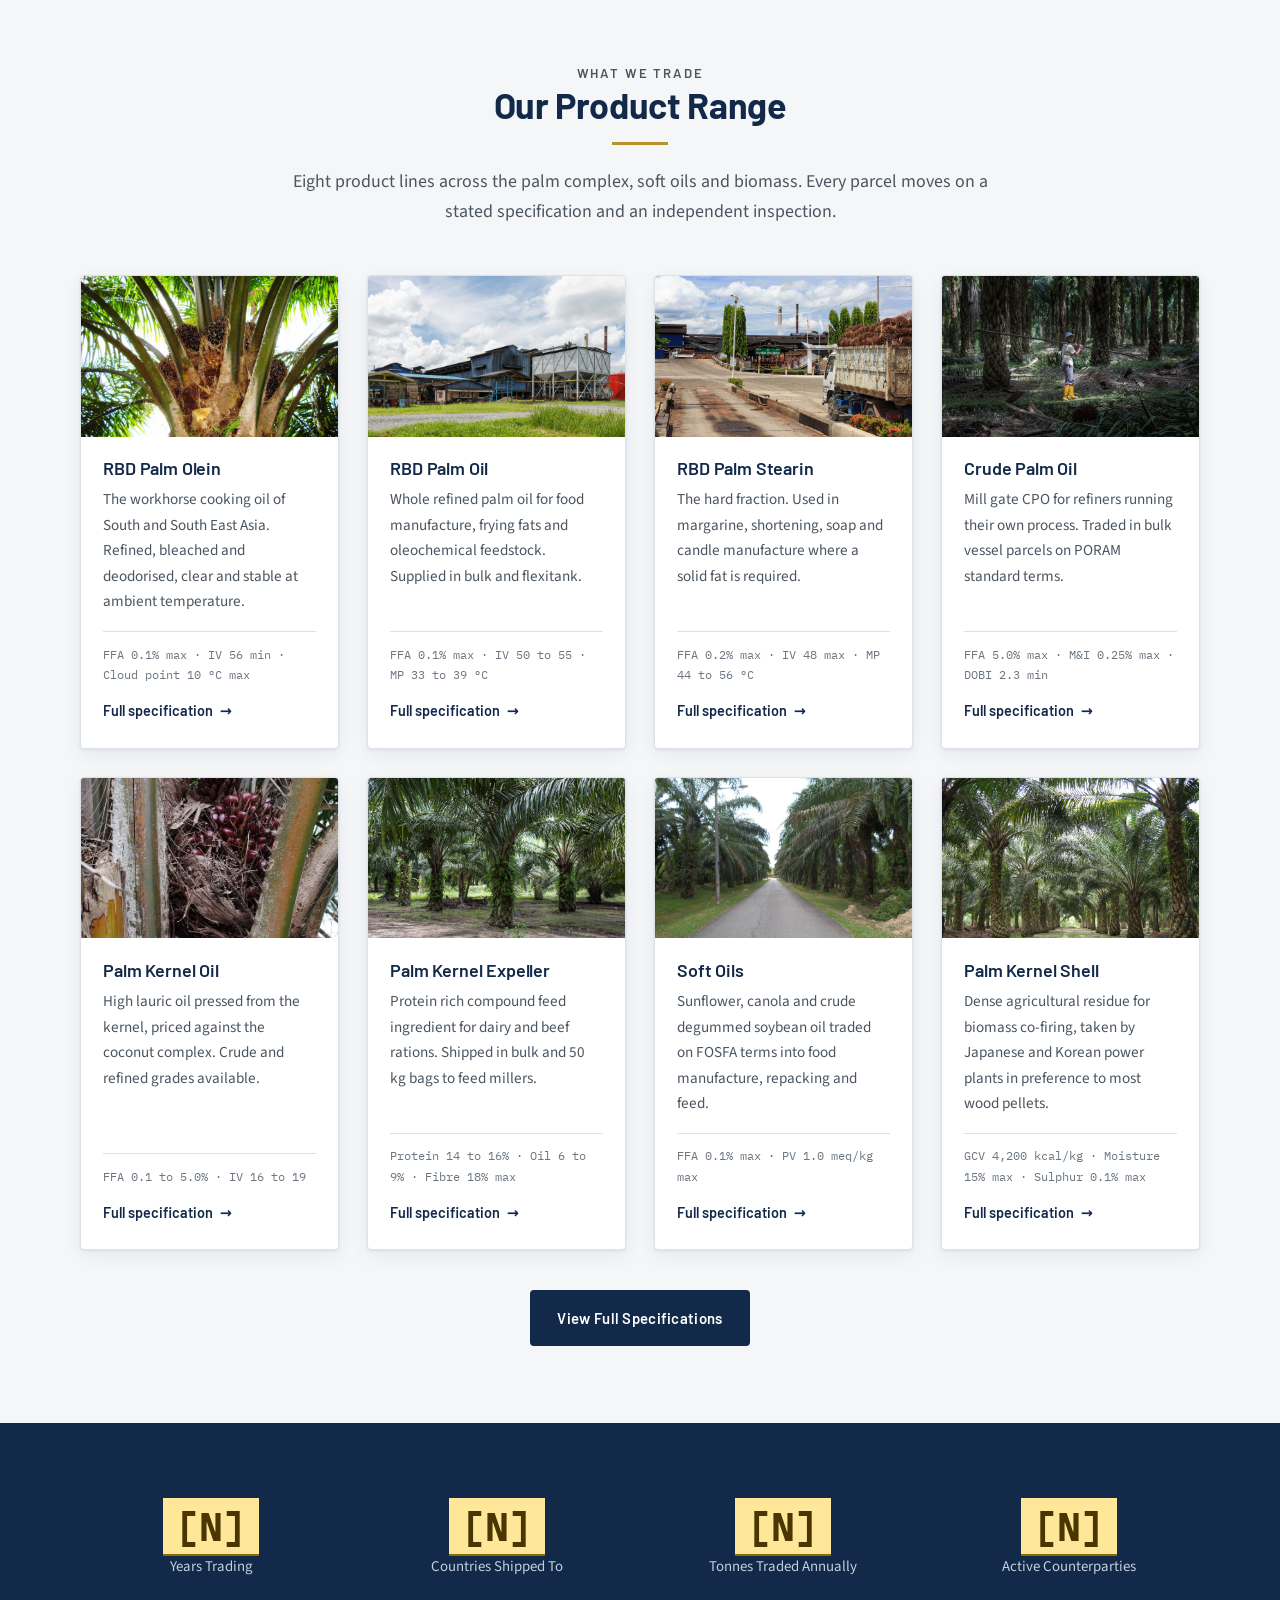
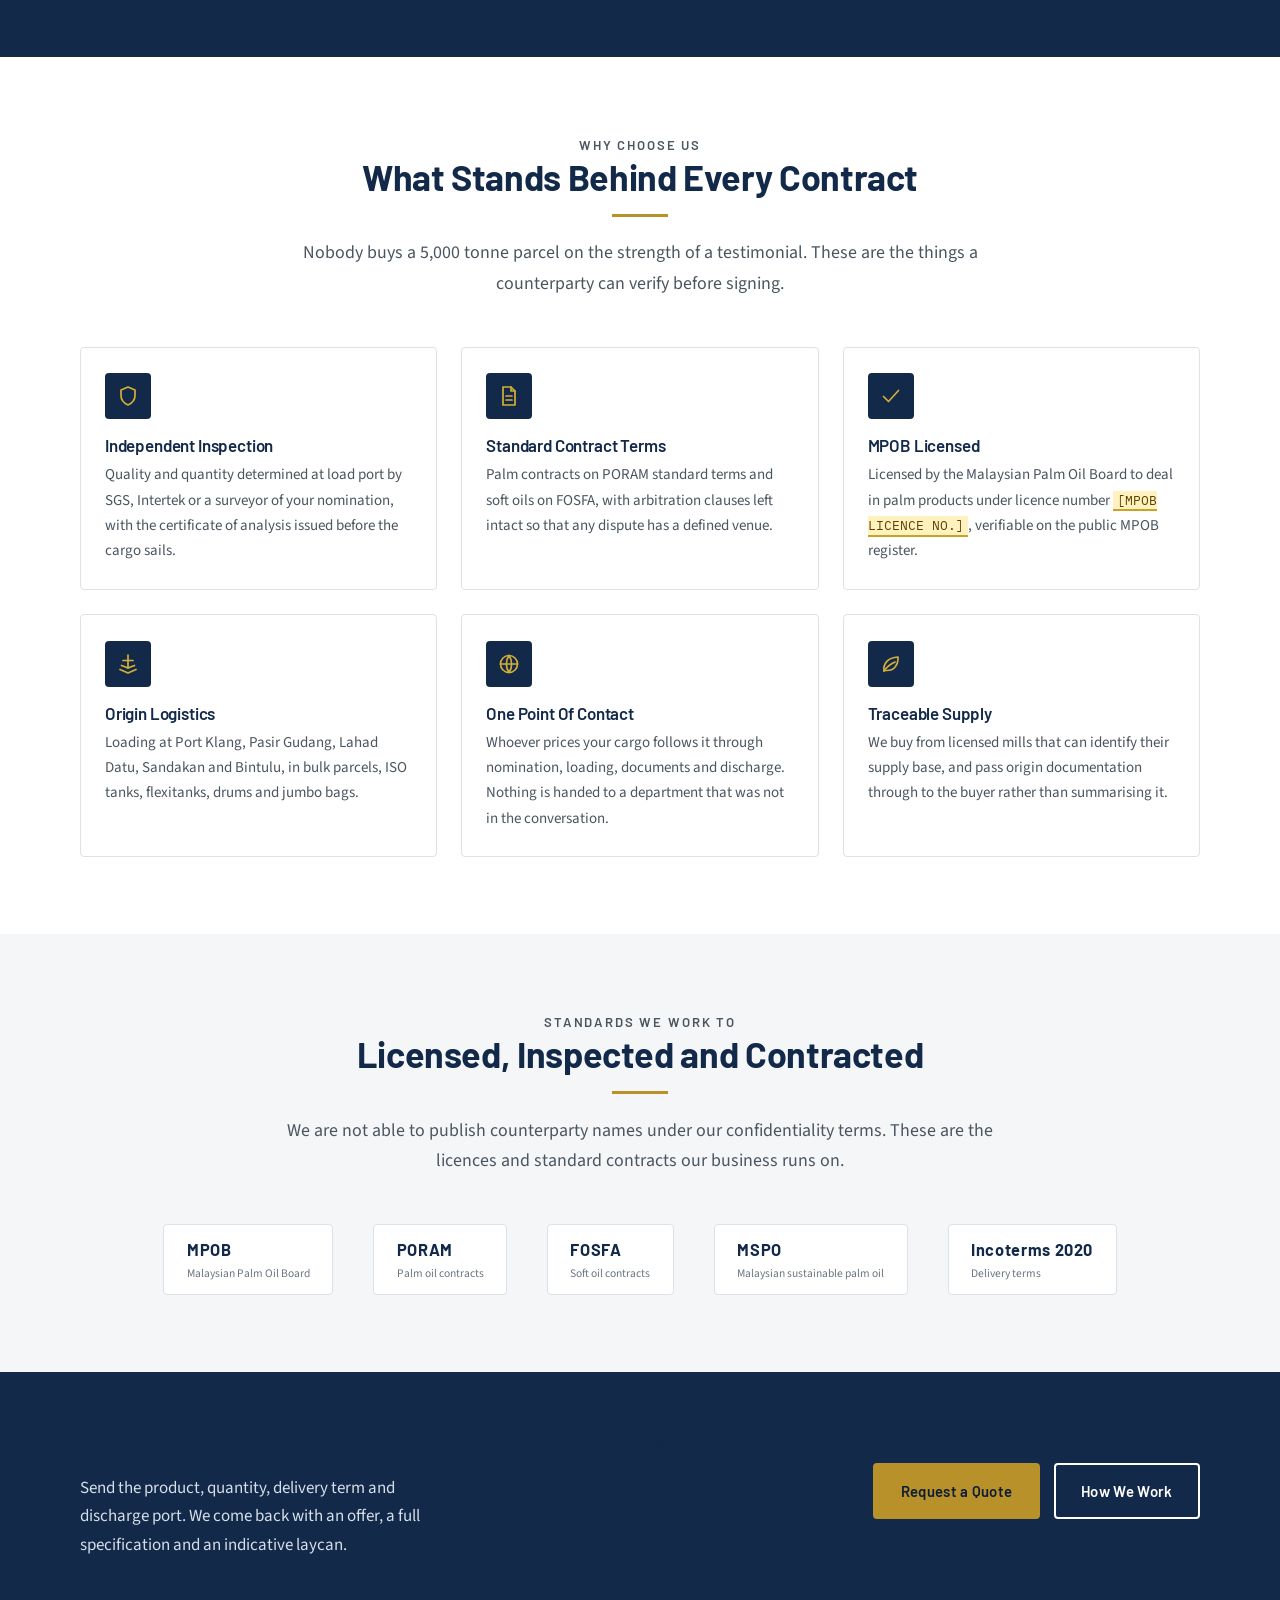
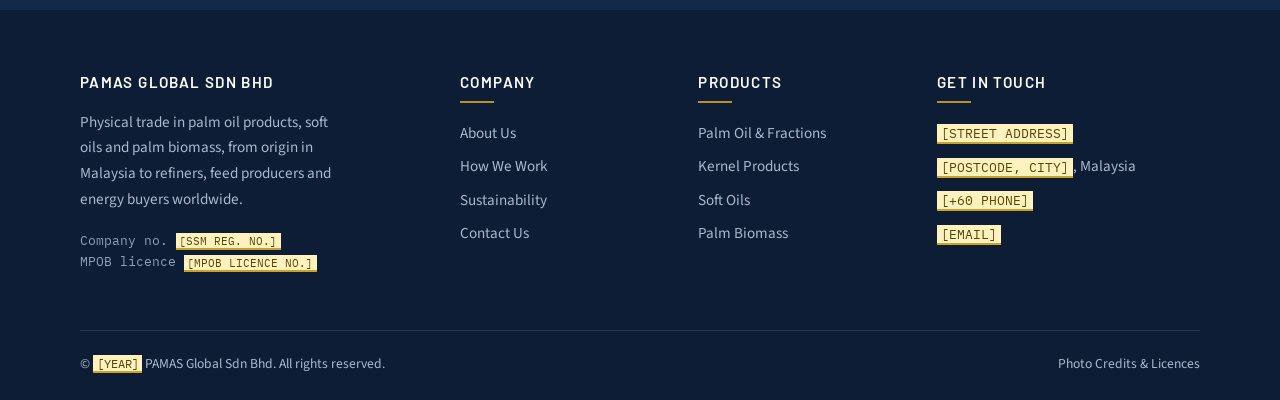
==== commit ab35660b: "Rebuild to follow the Al-Hamza reference layout Two previous passes drifted away from the reference " ====
--- a/index.html
+++ b/index.html
@@ -3,258 +3,295 @@
 <head>
 <meta charset="utf-8">
 <meta name="viewport" content="width=device-width, initial-scale=1">
-<title>PAMAS Global Sdn Bhd, physical trade in palm oil, soft oils and biomass</title>
-<meta name="description" content="Malaysia-based physical commodity trader supplying crude and refined palm oil products, soft oils and palm biomass to refiners, feed producers and energy buyers worldwide.">
+<title>PAMAS Global Sdn Bhd | Palm Oil, Soft Oils and Biomass Trading, Malaysia</title>
+<meta name="description" content="PAMAS Global Sdn Bhd is a Malaysia based physical commodity trading company supplying crude and refined palm oil products, soft oils and palm biomass to refiners, feed producers and energy buyers worldwide.">
 <link rel="stylesheet" href="assets/css/site.css">
 </head>
 <body>
 <a class="skip" href="#main">Skip to main content</a>
 
+<div class="topbar">
+  <div class="wrap topbar__in">
+    <span><svg width="15" height="15" viewBox="0 0 24 24" fill="none" stroke="currentColor" stroke-width="1.7" stroke-linecap="round" stroke-linejoin="round" aria-hidden="true"><path d="M12 21s7-6.2 7-11a7 7 0 1 0-14 0c0 4.8 7 11 7 11z"/><circle cx="12" cy="10" r="2.6"/></svg> <span class="tbd">[POSTCODE, CITY]</span>, Malaysia</span>
+    <span><svg width="15" height="15" viewBox="0 0 24 24" fill="none" stroke="currentColor" stroke-width="1.7" stroke-linecap="round" stroke-linejoin="round" aria-hidden="true"><rect x="3" y="5" width="18" height="14" rx="1.5"/><path d="m3.5 6.5 8.5 6 8.5-6"/></svg> <a href="mailto:[EMAIL]"><span class="tbd">[EMAIL]</span></a></span>
+    <span class="topbar__spacer"><svg width="15" height="15" viewBox="0 0 24 24" fill="none" stroke="currentColor" stroke-width="1.7" stroke-linecap="round" stroke-linejoin="round" aria-hidden="true"><path d="M6.5 3.5h3l1.5 4-2 1.5a12 12 0 0 0 6 6l1.5-2 4 1.5v3a1.5 1.5 0 0 1-1.6 1.5A16.5 16.5 0 0 1 3.5 5.1 1.5 1.5 0 0 1 5 3.5z"/></svg> <a href="tel:[PHONE]"><span class="tbd">[+60 PHONE]</span></a></span>
+  </div>
+</div>
+
 <header class="masthead">
   <div class="wrap masthead__bar">
     <a class="brand" href="index.html">
-      <span class="brand__name">PAMAS<i>.</i>GLOBAL</span>
-      <span class="brand__sub">Sdn Bhd</span>
+      <span class="brand__mark">PG</span>
+      <span class="brand__text">
+        <span class="brand__name">PAMAS GLOBAL</span>
+        <span class="brand__sub">Sdn Bhd</span>
+      </span>
     </a>
     <button class="nav-toggle" aria-expanded="false" aria-controls="nav" aria-label="Open menu">
-      <svg width="18" height="18" viewBox="0 0 24 24" fill="none" stroke="currentColor" stroke-width="2" aria-hidden="true"><path d="M3 6h18M3 12h18M3 18h18"/></svg>
+      <svg width="20" height="20" viewBox="0 0 24 24" fill="none" stroke="currentColor" stroke-width="2" aria-hidden="true"><path d="M3 6h18M3 12h18M3 18h18"/></svg>
     </button>
     <nav class="nav" id="nav" aria-label="Primary">
       <a href="index.html" aria-current="page">Home</a>
-      <a href="about.html">About</a>
+      <a href="about.html">About Us</a>
       <a href="products.html">Products</a>
-      <a href="process.html">How we work</a>
+      <a href="process.html">How We Work</a>
       <a href="sustainability.html">Sustainability</a>
-      <a class="btn btn--primary nav__cta" href="contact.html">Request a quote</a>
+      <a class="btn btn--gold nav__cta" href="contact.html">Request a Quote</a>
     </nav>
   </div>
 </header>
 
 <main id="main">
-  <section class="open">
-    <div class="wrap">
-      <div class="open__grid">
-        <div><h1>We trade every cut of the palm barrel, plus the soft oils beside it.</h1></div>
-        <div>
-          <p class="open__sub">Physical parcels from Malaysian and Indonesian mills to refiners, feed producers and energy buyers worldwide. Each one on a stated specification and an independent inspection.</p>
+  <section class="hero">
+    <div class="hero__bg"><img src="assets/img/estate-telupid.jpg" alt="" fetchpriority="high"></div>
+    <div class="wrap hero__in">
+      <p class="hero__kicker">Physical Commodity Trading</p>
+      <h1>Palm Oil, Soft Oils and Biomass, Delivered To Specification</h1>
+      <p class="hero__sub">PAMAS Global Sdn Bhd sources from Malaysian and Indonesian mills and refiners and ships to refiners, feed producers and energy buyers across Asia, the Middle East, Africa and Europe.</p>
+      <div class="btn-row">
+        <a class="btn btn--gold" href="contact.html">Request a Quote</a>
+        <a class="btn btn--onphoto" href="products.html">View Our Products</a>
+      </div>
+    </div>
+  </section>
+
+  <section class="cbar" aria-label="Contact details">
+    <div class="wrap">
+      <div class="cbar__grid">
+        <div class="cbar__item"><svg width="22" height="22" viewBox="0 0 24 24" fill="none" stroke="currentColor" stroke-width="1.7" stroke-linecap="round" stroke-linejoin="round" aria-hidden="true"><path d="M12 21s7-6.2 7-11a7 7 0 1 0-14 0c0 4.8 7 11 7 11z"/><circle cx="12" cy="10" r="2.6"/></svg>
+          <div><span class="cbar__k">Trading Desk</span>
+            <span class="cbar__v"><span class="tbd">[STREET ADDRESS]</span>, <span class="tbd">[POSTCODE, CITY]</span></span></div></div>
+        <div class="cbar__item"><svg width="22" height="22" viewBox="0 0 24 24" fill="none" stroke="currentColor" stroke-width="1.7" stroke-linecap="round" stroke-linejoin="round" aria-hidden="true"><rect x="3" y="5" width="18" height="14" rx="1.5"/><path d="m3.5 6.5 8.5 6 8.5-6"/></svg>
+          <div><span class="cbar__k">Email Us</span>
+            <span class="cbar__v"><a href="mailto:[EMAIL]"><span class="tbd">[EMAIL]</span></a></span></div></div>
+        <div class="cbar__item"><svg width="22" height="22" viewBox="0 0 24 24" fill="none" stroke="currentColor" stroke-width="1.7" stroke-linecap="round" stroke-linejoin="round" aria-hidden="true"><path d="M6.5 3.5h3l1.5 4-2 1.5a12 12 0 0 0 6 6l1.5-2 4 1.5v3a1.5 1.5 0 0 1-1.6 1.5A16.5 16.5 0 0 1 3.5 5.1 1.5 1.5 0 0 1 5 3.5z"/></svg>
+          <div><span class="cbar__k">Call Us</span>
+            <span class="cbar__v"><a href="tel:[PHONE]"><span class="tbd">[+60 PHONE]</span></a></span></div></div>
+      </div>
+    </div>
+  </section>
+
+  <section class="section">
+    <div class="wrap">
+      <div class="shead">
+        <p class="shead__kicker">Welcome to PAMAS Global</p>
+        <h2>A Trading House Built On Origin Knowledge</h2>
+        <div class="shead__rule"></div>
+        <p class="lede">Established in <span class="tbd">[YEAR]</span> and headquartered in Malaysia, PAMAS Global Sdn Bhd trades the palm oil complex, soft oils and palm biomass as a principal, not as a broker.</p>
+      </div>      <div class="split split--wide-l" style="margin-top:1rem">
+        <div>
+          <h3>Our Philosophy</h3>
+          <p>We take title, carry the position and perform on the contract. That distinction
+            decides who carries the risk when a market moves or a vessel runs late. When we
+            sell you a parcel we have bought it, and our name is on the contract.</p>
+          <h3 style="margin-top:1.75rem">Our Mission</h3>
+          <p>To be the counterparty our buyers reach for first, by keeping a narrow range we
+            genuinely know, quoting specifications we can actually meet, and settling every
+            contract exactly as written.</p>
           <div class="btn-row" style="margin-top:1.5rem">
-            <a class="btn btn--primary" href="contact.html">Request a quote</a>
-            <a class="btn btn--line" href="products.html">See the full range</a>
-          </div>
-        </div>
-      </div>
-    </div>
-  </section>
-
-  <section class="band band--flush">
-    <div class="wrap band__inner">
-      <div class="railed">
-        <div class="rail"><b>Range</b>Hard fats to<br>liquid oils</div>
-        <div>
-
-          <h2>One raw material, separated by temperature.</h2>
-          <p class="lede">Chill crude palm oil and it splits: a hard stearin that stays
-            solid, a soft olein that stays liquid. Every specification we quote is really
-            an answer to one question, which is where on that axis your process needs to sit.</p>
-      <figure class="axis">
-        <div class="axis__head">
-          <div class="axis__unit">Iodine value</div>
-          <div class="axis__scale" aria-hidden="true"></div>
-          <div class="axis__ticks" aria-hidden="true"><span style="left:0.0%">10</span><span style="left:22.2%">40</span><span style="left:44.4%">70</span><span style="left:66.7%">100</span><span style="left:100.0%">145</span></div>
-        </div>
-        <ul class="axis__rows">
-          <li class="axis__row">
-            <div class="axis__name">Palm Kernel Oil<small>CPKO and RBD PKO</small></div>
-            <div class="axis__track">
-              <div class="axis__span" style="left:4.4%; width:2.2%; --bar:var(--f-hard)"></div>
-            </div>
-            <div class="axis__val"><b>IV 16 to 19</b><br>Melts 24 to 26 &deg;C</div>
-          </li>
-          <li class="axis__row">
-            <div class="axis__name">RBD Palm Stearin<small>Hard fraction</small></div>
-            <div class="axis__track">
-              <div class="axis__span" style="left:17.0%; width:11.1%; --bar:var(--f-hard)"></div>
-            </div>
-            <div class="axis__val"><b>IV 33 to 48</b><br>Melts 44 to 56 &deg;C</div>
-          </li>
-          <li class="axis__row">
-            <div class="axis__name">Crude Palm Oil<small>Before fractionation</small></div>
-            <div class="axis__track">
-              <div class="axis__span" style="left:29.6%; width:3.7%; --bar:var(--crude)"></div>
-            </div>
-            <div class="axis__val"><b>IV 50 to 55</b><br>Melts 33 to 39 &deg;C</div>
-          </li>
-          <li class="axis__row">
-            <div class="axis__name">RBD Palm Oil<small>Whole refined oil</small></div>
-            <div class="axis__track">
-              <div class="axis__span" style="left:29.6%; width:3.7%; --bar:var(--f-mid)"></div>
-            </div>
-            <div class="axis__val"><b>IV 50 to 55</b><br>Melts 33 to 39 &deg;C</div>
-          </li>
-          <li class="axis__row">
-            <div class="axis__name">RBD Palm Olein<small>Soft fraction</small></div>
-            <div class="axis__track">
-              <div class="axis__span" style="left:34.1%; width:3.0%; --bar:var(--f-mid)"></div>
-            </div>
-            <div class="axis__val"><b>IV 56 to 60</b><br>Clouds at 10 &deg;C</div>
-          </li>
-          <li class="axis__row">
-            <div class="axis__name">RBD Palm Superolein<small>Double fractionated</small></div>
-            <div class="axis__track">
-              <div class="axis__span" style="left:37.0%; width:3.7%; --bar:var(--f-mid)"></div>
-            </div>
-            <div class="axis__val"><b>IV 60 to 65</b><br>Clouds at 6 &deg;C</div>
-          </li>
-          <li class="axis__row">
-            <div class="axis__name">RBD Canola Oil<small>Soft oil</small></div>
-            <div class="axis__track">
-              <div class="axis__span" style="left:74.1%; width:11.9%; --bar:var(--f-soft)"></div>
-            </div>
-            <div class="axis__val"><b>IV 110 to 126</b><br>Liquid below 0 &deg;C</div>
-          </li>
-          <li class="axis__row">
-            <div class="axis__name">RBD Sunflower Oil<small>Soft oil</small></div>
-            <div class="axis__track">
-              <div class="axis__span" style="left:80.0%; width:17.0%; --bar:var(--f-soft)"></div>
-            </div>
-            <div class="axis__val"><b>IV 118 to 141</b><br>Liquid below 0 &deg;C</div>
-          </li>
-          <li class="axis__row">
-            <div class="axis__name">Crude Degummed Soybean<small>Soft oil</small></div>
-            <div class="axis__track">
-              <div class="axis__span" style="left:81.5%; width:15.6%; --bar:var(--f-soft)"></div>
-            </div>
-            <div class="axis__val"><b>IV 120 to 141</b><br>Liquid below 0 &deg;C</div>
-          </li>
-        </ul>
-        <div class="axis__legend">
-          <span><i style="background:var(--f-hard)"></i> Solid at ambient</span>
-          <span><i style="background:var(--f-mid)"></i> Semi-solid</span>
-          <span><i style="background:var(--f-soft)"></i> Liquid</span>
-          <span><i style="background:var(--crude)"></i> Unrefined</span>
-        </div>
-        <figcaption class="note" style="margin-top:1rem">
-          Horizontal axis is iodine value, the measure of unsaturation that decides
-          whether a fat is solid or liquid at ambient temperature. Ranges are
-          indicative trading specifications.
-        </figcaption>
-      </figure>
-          <div class="btn-row" style="margin-top:2rem">
-            <a class="btn btn--line" href="products.html">Full specifications</a>
-          </div>
-        </div>
-      </div>
-    </div>
-  </section>
-
-  <section class="band">
-    <div class="wrap band__inner">
-      <div class="railed">
-        <div class="rail"><b>Standing</b>What backs<br>the contract</div>
-        <div>
-
-          <div class="statement">
-            <div>
-              <h2>Trust here is a document, not a promise.</h2>
-              <p class="lede">Nobody buys a 5,000 tonne parcel on the strength of a
-                testimonial. They buy on specification, inspection, contract, and whether
-                the counterparty can actually perform.</p>
-            </div>
-            <dl class="deflist">
-              <div>
-                <dt>Quality</dt>
-                <dd><b>Independent inspection at load port</b>
-                    Quality and quantity determined by SGS, Intertek, or a surveyor you
-                    nominate. Certificate of analysis issued before the cargo sails.</dd>
-              </div>
-              <div>
-                <dt>Contract</dt>
-                <dd><b>PORAM and FOSFA standard terms</b>
-                    Palm on PORAM, soft oils on FOSFA, arbitration clauses left intact so
-                    a dispute has a defined venue.</dd>
-              </div>
-              <div>
-                <dt>Licensing</dt>
-                <dd><b>Licensed by the Malaysian Palm Oil Board</b>
-                    Licence no. <span class="tbd">[MPOB LICENCE NO.]</span>, verifiable on the public MPOB register.</dd>
-              </div>
-              <div>
-                <dt>Settlement</dt>
-                <dd><b>Documentary credit</b>
-                    Irrevocable L/C at sight, confirmed where required. Payment terms are
-                    agreed before fixture, not after.</dd>
-              </div>
-            </dl>
-          </div>
-        </div>
-      </div>
-    </div>
-  </section>
-
-  <section class="break">
-    <div class="break__bg"><img src="assets/img/harvest-cutter.jpg" alt="" loading="lazy"></div>
-    <div class="wrap"><p class="break__text">Every parcel starts at a mill we can name and a surveyor you can nominate.</p></div>
-  </section>
-
-  <section class="band band--flush">
-    <div class="wrap band__inner">
-      <div class="railed">
-        <div class="rail"><b>Origin</b>Malaysia and<br>Indonesia</div>
-        <div>
-
-          <div class="wideprose">
-            <h2>Close to the mill, close to the port.</h2>
-            <p>Malaysia and Indonesia together account for roughly 85% of world palm oil
-              production. Sitting in that origin is the whole advantage. We deal with mills
-              and refiners in their own market and their own working hours, and we can put a
-              surveyor on a tank the same week you ask about it.</p>
-          </div>
-          <ul class="marks cols2">
-            <li>Supply relationships across Peninsular Malaysia, Sabah and Sarawak</li>
-            <li>Loading at Port Klang, Pasir Gudang, Lahad Datu, Sandakan and Bintulu</li>
-            <li>Bulk parcels, ISO tanks, flexitanks, drums and jumbo bags</li>
-            <li>Consolidated documents: B/L, COA, certificate of origin, phytosanitary where required</li>
-            <li>Parcel sizes from a single 24 MT flexitank to 12,500 MT vessel lots</li>
-            <li>Same time zone as the mills, so questions are answered the same day</li>
-          </ul>
-          <div class="btn-row" style="margin-top:2rem">
-            <a class="btn btn--line" href="process.html">How a shipment works</a>
-          </div>
-        </div>
-      </div>
-    </div>
-  </section>
-
-  <section class="band">
-    <div class="wrap band__inner">
-
-          <div class="panel panel--dark">
-            <div class="ctarow">
-              <div>
-                <h2 style="margin-bottom:.6rem">Tell us the specification and the destination.</h2>
-                <p style="margin:0">Send the product, quantity, delivery term and discharge
-                  port. We come back with an offer, a full specification and an indicative laycan.</p>
-              </div>
-              <div class="btn-row">
-                <a class="btn btn--primary" href="contact.html">Request a quote</a>
-                <a class="btn btn--ondark" href="mailto:[EMAIL]">Email the desk</a>
-              </div>
-            </div>
-          </div>
+            <a class="btn btn--outline" href="about.html">More About Us</a>
+          </div>
+        </div>
+        <div class="split__media">
+          <img src="assets/img/estate-berayung.jpg" alt="Managed oil palm estate in Sabah, Malaysia" loading="lazy">
+        </div>
+      </div>
+    </div>
+  </section>
+
+  <section class="section section--grey">
+    <div class="wrap">
+      <div class="shead">
+        <p class="shead__kicker">What We Trade</p>
+        <h2>Our Product Range</h2>
+        <div class="shead__rule"></div>
+        <p class="lede">Eight product lines across the palm complex, soft oils and biomass. Every parcel moves on a stated specification and an independent inspection.</p>
+      </div>      <div class="cards cards--4">
+        <article class="card">
+          <div class="card__media"><img src="assets/img/ffb-bunch-alt.jpg" alt="RBD Palm Olein" loading="lazy"></div>
+          <div class="card__body">
+            <h3>RBD Palm Olein</h3>
+            <p>The workhorse cooking oil of South and South East Asia. Refined, bleached and deodorised, clear and stable at ambient temperature.</p>
+            <div class="card__spec">FFA 0.1% max &middot; IV 56 min &middot; Cloud point 10 &deg;C max</div>
+            <a class="card__link" href="products.html#palm">Full specification</a>
+          </div>
+        </article>
+        <article class="card">
+          <div class="card__media"><img src="assets/img/mill-interior.jpg" alt="RBD Palm Oil" loading="lazy"></div>
+          <div class="card__body">
+            <h3>RBD Palm Oil</h3>
+            <p>Whole refined palm oil for food manufacture, frying fats and oleochemical feedstock. Supplied in bulk and flexitank.</p>
+            <div class="card__spec">FFA 0.1% max &middot; IV 50 to 55 &middot; MP 33 to 39 &deg;C</div>
+            <a class="card__link" href="products.html#palm">Full specification</a>
+          </div>
+        </article>
+        <article class="card">
+          <div class="card__media"><img src="assets/img/mill-sterilizer.jpg" alt="RBD Palm Stearin" loading="lazy"></div>
+          <div class="card__body">
+            <h3>RBD Palm Stearin</h3>
+            <p>The hard fraction. Used in margarine, shortening, soap and candle manufacture where a solid fat is required.</p>
+            <div class="card__spec">FFA 0.2% max &middot; IV 48 max &middot; MP 44 to 56 &deg;C</div>
+            <a class="card__link" href="products.html#palm">Full specification</a>
+          </div>
+        </article>
+        <article class="card">
+          <div class="card__media"><img src="assets/img/harvest-cutter.jpg" alt="Crude Palm Oil" loading="lazy"></div>
+          <div class="card__body">
+            <h3>Crude Palm Oil</h3>
+            <p>Mill gate CPO for refiners running their own process. Traded in bulk vessel parcels on PORAM standard terms.</p>
+            <div class="card__spec">FFA 5.0% max &middot; M&amp;I 0.25% max &middot; DOBI 2.3 min</div>
+            <a class="card__link" href="products.html#palm">Full specification</a>
+          </div>
+        </article>
+        <article class="card">
+          <div class="card__media"><img src="assets/img/ffb-fruit.jpg" alt="Palm Kernel Oil" loading="lazy"></div>
+          <div class="card__body">
+            <h3>Palm Kernel Oil</h3>
+            <p>High lauric oil pressed from the kernel, priced against the coconut complex. Crude and refined grades available.</p>
+            <div class="card__spec">FFA 0.1 to 5.0% &middot; IV 16 to 19</div>
+            <a class="card__link" href="products.html#kernel">Full specification</a>
+          </div>
+        </article>
+        <article class="card">
+          <div class="card__media"><img src="assets/img/estate-berayung.jpg" alt="Palm Kernel Expeller" loading="lazy"></div>
+          <div class="card__body">
+            <h3>Palm Kernel Expeller</h3>
+            <p>Protein rich compound feed ingredient for dairy and beef rations. Shipped in bulk and 50 kg bags to feed millers.</p>
+            <div class="card__spec">Protein 14 to 16% &middot; Oil 6 to 9% &middot; Fibre 18% max</div>
+            <a class="card__link" href="products.html#kernel">Full specification</a>
+          </div>
+        </article>
+        <article class="card">
+          <div class="card__media"><img src="assets/img/plantation-melaka.jpg" alt="Soft Oils" loading="lazy"></div>
+          <div class="card__body">
+            <h3>Soft Oils</h3>
+            <p>Sunflower, canola and crude degummed soybean oil traded on FOSFA terms into food manufacture, repacking and feed.</p>
+            <div class="card__spec">FFA 0.1% max &middot; PV 1.0 meq/kg max</div>
+            <a class="card__link" href="products.html#soft">Full specification</a>
+          </div>
+        </article>
+        <article class="card">
+          <div class="card__media"><img src="assets/img/estate-pd.jpg" alt="Palm Kernel Shell" loading="lazy"></div>
+          <div class="card__body">
+            <h3>Palm Kernel Shell</h3>
+            <p>Dense agricultural residue for biomass co-firing, taken by Japanese and Korean power plants in preference to most wood pellets.</p>
+            <div class="card__spec">GCV 4,200 kcal/kg &middot; Moisture 15% max &middot; Sulphur 0.1% max</div>
+            <a class="card__link" href="products.html#biomass">Full specification</a>
+          </div>
+        </article>
+      </div>
+      <div class="btn-row" style="justify-content:center; margin-top:2.5rem">
+        <a class="btn btn--navy" href="products.html">View Full Specifications</a>
+      </div>
+    </div>
+  </section>
+
+  <section class="section section--navy" aria-label="Company at a glance">
+    <div class="wrap">
+      <div class="stats">
+        <div>
+          <div class="stat__n"><span class="tbd">[N]</span></div>
+          <div class="stat__l">Years Trading</div>
+        </div>
+        <div>
+          <div class="stat__n"><span class="tbd">[N]</span></div>
+          <div class="stat__l">Countries Shipped To</div>
+        </div>
+        <div>
+          <div class="stat__n"><span class="tbd">[N]</span></div>
+          <div class="stat__l">Tonnes Traded Annually</div>
+        </div>
+        <div>
+          <div class="stat__n"><span class="tbd">[N]</span></div>
+          <div class="stat__l">Active Counterparties</div>
+        </div>
+      </div>
+    </div>
+  </section>
+
+  <section class="section">
+    <div class="wrap">
+      <div class="shead">
+        <p class="shead__kicker">Why Choose Us</p>
+        <h2>What Stands Behind Every Contract</h2>
+        <div class="shead__rule"></div>
+        <p class="lede">Nobody buys a 5,000 tonne parcel on the strength of a testimonial. These are the things a counterparty can verify before signing.</p>
+      </div>      <div class="reasons">
+        <div class="reason">
+          <div class="reason__icon"><svg width="24" height="24" viewBox="0 0 24 24" fill="none" stroke="currentColor" stroke-width="1.7" stroke-linecap="round" stroke-linejoin="round" aria-hidden="true"><path d="M12 3 5 6v5.5c0 4.2 2.9 7.6 7 9.5 4.1-1.9 7-5.3 7-9.5V6z"/></svg></div>
+          <h3>Independent Inspection</h3>
+          <p>Quality and quantity determined at load port by SGS, Intertek or a surveyor of your nomination, with the certificate of analysis issued before the cargo sails.</p>
+        </div>
+        <div class="reason">
+          <div class="reason__icon"><svg width="24" height="24" viewBox="0 0 24 24" fill="none" stroke="currentColor" stroke-width="1.7" stroke-linecap="round" stroke-linejoin="round" aria-hidden="true"><path d="M6 3h8l4 4v14H6z"/><path d="M14 3v4h4"/><path d="M9 12h6M9 16h6"/></svg></div>
+          <h3>Standard Contract Terms</h3>
+          <p>Palm contracts on PORAM standard terms and soft oils on FOSFA, with arbitration clauses left intact so that any dispute has a defined venue.</p>
+        </div>
+        <div class="reason">
+          <div class="reason__icon"><svg width="24" height="24" viewBox="0 0 24 24" fill="none" stroke="currentColor" stroke-width="1.7" stroke-linecap="round" stroke-linejoin="round" aria-hidden="true"><path d="m4.5 12.5 5 5 10-11"/></svg></div>
+          <h3>MPOB Licensed</h3>
+          <p>Licensed by the Malaysian Palm Oil Board to deal in palm products under licence number <span class="tbd">[MPOB LICENCE NO.]</span>, verifiable on the public MPOB register.</p>
+        </div>
+        <div class="reason">
+          <div class="reason__icon"><svg width="24" height="24" viewBox="0 0 24 24" fill="none" stroke="currentColor" stroke-width="1.7" stroke-linecap="round" stroke-linejoin="round" aria-hidden="true"><path d="M4 17.5 12 21l8-3.5"/><path d="M5.5 13.5 12 16l6.5-2.5"/><path d="M12 3v13"/><path d="M7 8.5h10"/></svg></div>
+          <h3>Origin Logistics</h3>
+          <p>Loading at Port Klang, Pasir Gudang, Lahad Datu, Sandakan and Bintulu, in bulk parcels, ISO tanks, flexitanks, drums and jumbo bags.</p>
+        </div>
+        <div class="reason">
+          <div class="reason__icon"><svg width="24" height="24" viewBox="0 0 24 24" fill="none" stroke="currentColor" stroke-width="1.7" stroke-linecap="round" stroke-linejoin="round" aria-hidden="true"><circle cx="12" cy="12" r="8.5"/><path d="M3.5 12h17M12 3.5a15 15 0 0 1 0 17 15 15 0 0 1 0-17z"/></svg></div>
+          <h3>One Point Of Contact</h3>
+          <p>Whoever prices your cargo follows it through nomination, loading, documents and discharge. Nothing is handed to a department that was not in the conversation.</p>
+        </div>
+        <div class="reason">
+          <div class="reason__icon"><svg width="24" height="24" viewBox="0 0 24 24" fill="none" stroke="currentColor" stroke-width="1.7" stroke-linecap="round" stroke-linejoin="round" aria-hidden="true"><path d="M5 19C4 12 8.5 5.5 19 5c.5 8.5-4.5 13.5-11 13.5H5z"/><path d="M5 19c3-4.5 6.5-7 11-9"/></svg></div>
+          <h3>Traceable Supply</h3>
+          <p>We buy from licensed mills that can identify their supply base, and pass origin documentation through to the buyer rather than summarising it.</p>
+        </div>
+      </div>
+    </div>
+  </section>
+
+  <section class="section section--grey">
+    <div class="wrap">
+      <div class="shead">
+        <p class="shead__kicker">Standards We Work To</p>
+        <h2>Licensed, Inspected and Contracted</h2>
+        <div class="shead__rule"></div>
+        <p class="lede">We are not able to publish counterparty names under our confidentiality terms. These are the licences and standard contracts our business runs on.</p>
+      </div>      <div class="standards">
+        <div class="standard">MPOB<small>Malaysian Palm Oil Board</small></div>
+        <div class="standard">PORAM<small>Palm oil contracts</small></div>
+        <div class="standard">FOSFA<small>Soft oil contracts</small></div>
+        <div class="standard">MSPO<small>Malaysian sustainable palm oil</small></div>
+        <div class="standard">Incoterms 2020<small>Delivery terms</small></div>
+      </div>
+    </div>
+  </section>
+
+  <section class="ctaband">
+    <div class="wrap ctaband__in">
+      <div>
+        <h2>Tell Us The Specification And The Destination</h2>
+        <p>Send the product, quantity, delivery term and discharge port. We come back with an offer, a full specification and an indicative laycan.</p>
+      </div>
+      <div class="btn-row">
+        <a class="btn btn--gold" href="contact.html">Request a Quote</a>
+        <a class="btn btn--onphoto" href="process.html">How We Work</a>
+      </div>
     </div>
   </section>
 </main>
 
 <footer class="foot">
-  <div class="wrap foot__inner">
+  <div class="wrap foot__in">
     <div class="foot__grid">
       <div>
         <h2>PAMAS Global Sdn Bhd</h2>
-        <p style="color:var(--paper-2); font-size:.88rem; max-width:34ch">
+        <p style="max-width:34ch">
           Physical trade in palm oil products, soft oils and palm biomass, from
           origin in Malaysia to refiners, feed producers and energy buyers worldwide.
         </p>
-        <p class="mono" style="font-size:.66rem; color:var(--muted)">
+        <p class="mono" style="font-size:.8rem; color:#8FA3BA">
           Company no. <span class="tbd">[SSM REG. NO.]</span><br>
           MPOB licence <span class="tbd">[MPOB LICENCE NO.]</span>
         </p>
@@ -262,24 +299,24 @@
       <div>
         <h3>Company</h3>
         <ul>
-          <li><a href="about.html">About us</a></li>
-          <li><a href="process.html">How we work</a></li>
+          <li><a href="about.html">About Us</a></li>
+          <li><a href="process.html">How We Work</a></li>
           <li><a href="sustainability.html">Sustainability</a></li>
-          <li><a href="contact.html">Contact</a></li>
+          <li><a href="contact.html">Contact Us</a></li>
         </ul>
       </div>
       <div>
         <h3>Products</h3>
         <ul>
-          <li><a href="products.html#palm">Palm oil and fractions</a></li>
-          <li><a href="products.html#kernel">Kernel products</a></li>
-          <li><a href="products.html#soft">Soft oils</a></li>
-          <li><a href="products.html#biomass">Palm biomass</a></li>
+          <li><a href="products.html#palm">Palm Oil &amp; Fractions</a></li>
+          <li><a href="products.html#kernel">Kernel Products</a></li>
+          <li><a href="products.html#soft">Soft Oils</a></li>
+          <li><a href="products.html#biomass">Palm Biomass</a></li>
         </ul>
       </div>
       <div>
-        <h3>Trading desk</h3>
-        <ul class="mono" style="font-size:.8rem">
+        <h3>Get In Touch</h3>
+        <ul>
           <li><span class="tbd">[STREET ADDRESS]</span></li>
           <li><span class="tbd">[POSTCODE, CITY]</span>, Malaysia</li>
           <li><a href="tel:[PHONE]"><span class="tbd">[+60 PHONE]</span></a></li>
@@ -289,7 +326,7 @@
     </div>
     <div class="foot__base">
       <span>&copy; <span class="tbd">[YEAR]</span> PAMAS Global Sdn Bhd. All rights reserved.</span>
-      <span><a href="credits.html">Photo credits and licences</a></span>
+      <span><a href="credits.html">Photo Credits &amp; Licences</a></span>
     </div>
   </div>
 </footer>
--- a/assets/css/site.css
+++ b/assets/css/site.css
@@ -1,368 +1,374 @@
-@import url('https://fonts.googleapis.com/css2?family=Archivo:wght@400;500;600;800;900&family=Schibsted+Grotesk:wght@400;500;600&family=Martian+Mono:wght@300;400;500&display=swap');
+@import url('https://fonts.googleapis.com/css2?family=Barlow:wght@400;500;600;700&family=Source+Sans+3:wght@400;600;700&family=IBM+Plex+Mono:wght@400;500&display=swap');
 
 /* ==========================================================================
-   PAMAS GLOBAL
-
-   Organising idea: THE FRACTION.
-   Everything traded here is one raw material separated by temperature. Cool
-   crude palm oil and it splits into olein (liquid) and stearin (solid). Every
-   parameter on this site, iodine value, cloud point, melting point, measures
-   the same thing: where on the hardness axis a fraction sits.
-
-   So the site is built on that axis. The range is drawn as a chart against
-   real iodine values, and the palette is taken from the appearance of the
-   fractions themselves rather than from corporate blue.
-
-   Theme locked dark. A trading screen is dark, and the material ramp only
-   reads properly against it.
+   PAMAS Global Sdn Bhd
+   Modelled on the Al-Hamza Group corporate template supplied as reference:
+   navy and gold, conservative sans, white cards on alternating white and pale
+   grey sections, photo hero, contact bar, business-unit grid, stats band.
    ========================================================================== */
 :root {
-  --void:     #100E0C;   /* warm near-black, never pure */
-  --void-2:   #181513;
-  --void-3:   #221E1A;
-  --line:     #302A25;
-  --line-2:   #473E36;
-
-  --paper:    #F4F0E9;
-  --paper-2:  #CFC7BB;
-  --muted:    #A79D8F;
-
-  /* the fractions, in the order they separate */
-  --f-hard:   #F1E9D7;   /* kernel oil, stearin: solid at room temperature */
-  --f-mid:    #E8BE72;   /* palm oil, olein */
-  --f-soft:   #C87B22;   /* superolein and the soft oils */
-  --crude:    #C1440E;   /* crude palm oil, the raw material */
-  --crude-lt: #E4783B;   /* the same red, legible on the dark ground */
-
-  --sans: 'Schibsted Grotesk', system-ui, -apple-system, sans-serif;
-  --disp: 'Archivo', system-ui, -apple-system, sans-serif;
-  --mono: 'Martian Mono', ui-monospace, 'SF Mono', Menlo, monospace;
-
-  --page: 1280px;
-  --gut: clamp(1.15rem, 3.5vw, 2.5rem);
-
-  --s1: .375rem; --s2: .75rem; --s3: 1.25rem;
-  --s4: 2rem;    --s5: 3.5rem; --s6: 5.5rem;
+  --navy:      #12294A;
+  --navy-dk:   #0C1D35;
+  --navy-lt:   #1D3D66;
+  --gold:      #B8912A;
+  --gold-lt:   #D4AF37;
+  --gold-text: #8A6B1E;   /* gold dark enough for small text on white or grey */
+  --ink:       #1F2933;
+  --body:      #4A5560;
+  --muted:     #6B7680;
+  --grey:      #F4F6F8;
+  --grey-2:    #E8ECF0;
+  --rule:      #DCE2E8;
+  --white:     #FFFFFF;
+
+  --head: 'Barlow', system-ui, -apple-system, 'Segoe UI', sans-serif;
+  --body-font: 'Source Sans 3', system-ui, -apple-system, 'Segoe UI', sans-serif;
+  --mono: 'IBM Plex Mono', ui-monospace, Menlo, monospace;
+
+  --page: 1200px;
+  --gut: clamp(1.15rem, 4vw, 2.5rem);
+  --radius: 4px;
+  --shadow: 0 1px 3px rgba(18,41,74,.08), 0 6px 20px rgba(18,41,74,.06);
+  --shadow-lift: 0 4px 10px rgba(18,41,74,.12), 0 14px 32px rgba(18,41,74,.10);
 }
 
 *, *::before, *::after { box-sizing: border-box; }
-html { -webkit-text-size-adjust: 100%; }
+html { scroll-behavior: smooth; -webkit-text-size-adjust: 100%; }
 @media (prefers-reduced-motion: reduce) {
+  html { scroll-behavior: auto; }
   *, *::before, *::after { transition-duration: .01ms !important; animation-duration: .01ms !important; }
 }
 
 body {
   margin: 0;
-  font-family: var(--sans);
-  font-size: 16.5px;
-  line-height: 1.62;
-  color: var(--paper);
-  background: var(--void);
+  font-family: var(--body-font);
+  font-size: 17px;
+  line-height: 1.68;
+  color: var(--body);
+  background: var(--white);
   -webkit-font-smoothing: antialiased;
 }
 
-h1, h2, h3 {
-  font-family: var(--disp);
-  font-weight: 800;
-  letter-spacing: -.035em;
-  line-height: 1.03;
-  margin: 0 0 var(--s3);
-  text-wrap: balance;
-  color: #fff;
-}
-h1 { font-size: clamp(2.2rem, 4.5vw, 3.8rem); font-weight: 900; }
-h2 { font-size: clamp(1.6rem, 2.9vw, 2.3rem); }
-h3 { font-size: 1rem; font-weight: 600; letter-spacing: -.012em; font-family: var(--sans); }
-p { margin: 0 0 var(--s3); max-width: 62ch; }
-strong { font-weight: 600; color: #fff; }
-
-a { color: inherit; }
+h1, h2, h3, h4 {
+  font-family: var(--head);
+  font-weight: 600;
+  color: var(--navy);
+  line-height: 1.18;
+  letter-spacing: -.01em;
+  margin: 0 0 1rem;
+}
+h1 { font-size: clamp(2.1rem, 4.2vw, 3.15rem); font-weight: 700; }
+h2 { font-size: clamp(1.6rem, 2.8vw, 2.25rem); font-weight: 700; }
+h3 { font-size: 1.2rem; }
+h4 { font-size: 1.02rem; }
+p { margin: 0 0 1.1rem; }
+
+a { color: var(--navy); }
 a:focus-visible, button:focus-visible, input:focus-visible,
 select:focus-visible, textarea:focus-visible {
-  outline: 2px solid var(--crude-lt); outline-offset: 2px;
+  outline: 3px solid var(--gold); outline-offset: 2px;
 }
 img { max-width: 100%; height: auto; display: block; }
 
 .wrap { max-width: var(--page); margin-inline: auto; padding-inline: var(--gut); }
-.band { border-top: 1px solid var(--line); }
-.band--flush { border-top: 0; }
-.band__inner { padding-block: clamp(2.75rem, 5.5vw, 4.75rem); }
-
-.lede { font-size: clamp(1.02rem, 1.4vw, 1.16rem); color: var(--paper-2); max-width: 56ch; }
-.note { font-family: var(--mono); font-size: .66rem; line-height: 1.75; color: var(--muted); letter-spacing: -.03em; }
-
-/* --- margin rail --------------------------------------------------------- */
-.railed { display: grid; gap: var(--s3) var(--s4); }
-@media (min-width: 900px) { .railed { grid-template-columns: 132px minmax(0, 1fr); } }
-.rail {
-  font-family: var(--mono); font-size: .58rem; letter-spacing: -.02em;
-  text-transform: uppercase; color: var(--muted); padding-top: .5rem; line-height: 1.8;
-}
-.rail b {
-  display: block; color: var(--crude-lt); font-weight: 500;
-  border-top: 2px solid var(--crude); padding-top: .55rem; margin-bottom: .35rem;
-}
-@media (max-width: 899px) {
-  .rail { display: flex; gap: .7rem; align-items: baseline; padding-top: 0; }
-  .rail b { border-top: 0; padding-top: 0; margin-bottom: 0; }
-}
-
-/* --- masthead ------------------------------------------------------------ */
+.section { padding-block: clamp(3rem, 6vw, 5rem); }
+.section--grey { background: var(--grey); }
+.section--navy { background: var(--navy); color: #D6DEE8; }
+.section--navy h2, .section--navy h3 { color: #fff; }
+
+/* --- section heading, centred like the reference ------------------------- */
+.shead { text-align: center; max-width: 46rem; margin: 0 auto clamp(2rem, 4vw, 3rem); }
+.shead--left { text-align: left; margin-inline: 0; }
+.shead p { color: var(--body); margin-bottom: 0; }
+.shead__kicker {
+  font-family: var(--head); font-size: .82rem; font-weight: 600; letter-spacing: .14em;
+  text-transform: uppercase; color: var(--gold-text); margin: 0 0 .6rem;
+}
+.shead__rule { width: 56px; height: 3px; background: var(--gold); margin: 1rem auto 1.35rem; }
+.shead--left .shead__rule { margin-inline: 0; }
+
+/* --- header -------------------------------------------------------------- */
 .skip {
-  position: absolute; left: -9999px; z-index: 99; background: var(--crude); color: #fff;
-  padding: .8rem 1.1rem; font-family: var(--mono); font-size: .72rem; text-decoration: none;
+  position: absolute; left: -9999px; z-index: 999; background: var(--gold); color: var(--navy-dk);
+  padding: .85rem 1.2rem; font-weight: 700; text-decoration: none;
 }
 .skip:focus { left: 0; top: 0; }
 
-.masthead { border-bottom: 1px solid var(--line); }
-.masthead__bar { display: flex; align-items: center; justify-content: space-between; gap: var(--s4); height: 66px; }
-.brand { display: flex; align-items: baseline; gap: .5rem; text-decoration: none; color: #fff; }
-.brand__name { font-family: var(--disp); font-weight: 900; font-size: 1.06rem; letter-spacing: -.045em; }
-.brand__name i { font-style: normal; color: var(--crude-lt); }
-.brand__sub { font-family: var(--mono); font-size: .52rem; letter-spacing: -.02em; text-transform: uppercase; color: var(--muted); }
-@media (max-width: 620px) { .brand__sub { display: none; } }
-
-.nav { display: flex; align-items: center; gap: var(--s4); }
-.nav a { font-size: .86rem; font-weight: 500; text-decoration: none; color: var(--paper-2); transition: color .15s ease; }
-.nav a:hover, .nav a[aria-current="page"] { color: #fff; }
+.topbar {
+  background: var(--navy-dk); color: #A9BACE; font-size: .82rem;
+  border-bottom: 1px solid rgba(255,255,255,.08);
+}
+.topbar__in { display: flex; flex-wrap: wrap; gap: .4rem 1.75rem; align-items: center; min-height: 40px; padding-block: .35rem; }
+.topbar a { color: #A9BACE; text-decoration: none; }
+.topbar a:hover { color: #fff; }
+.topbar span { display: inline-flex; align-items: center; gap: .45rem; }
+.topbar svg { flex: none; opacity: .8; }
+.topbar__spacer { margin-left: auto; }
+@media (max-width: 780px) { .topbar__spacer { margin-left: 0; } }
+
+.masthead { background: var(--navy); position: sticky; top: 0; z-index: 40; }
+.masthead__bar { display: flex; align-items: center; justify-content: space-between; gap: 1.5rem; min-height: 74px; }
+.brand { display: flex; align-items: center; gap: .7rem; text-decoration: none; color: #fff; }
+.brand__mark {
+  width: 38px; height: 38px; flex: none; background: var(--gold);
+  display: grid; place-items: center; color: var(--navy-dk);
+  font-family: var(--head); font-weight: 700; font-size: 1.02rem; letter-spacing: -.02em;
+}
+.brand__text { display: flex; flex-direction: column; line-height: 1.12; }
+.brand__name { font-family: var(--head); font-weight: 700; font-size: 1.16rem; letter-spacing: .01em; }
+.brand__sub { font-size: .64rem; letter-spacing: .17em; text-transform: uppercase; color: #93A7BE; }
+
+.nav { display: flex; align-items: center; gap: 1.6rem; }
+.nav a {
+  font-family: var(--head); font-size: .93rem; font-weight: 500; color: #D6DEE8;
+  text-decoration: none; padding: .35rem 0; border-bottom: 2px solid transparent;
+  transition: color .16s ease, border-color .16s ease;
+}
+.nav a:hover { color: #fff; }
+.nav a[aria-current="page"] { color: #fff; border-bottom-color: var(--gold); }
 
 .nav-toggle {
-  display: none; background: none; border: 1px solid var(--line-2); color: #fff;
-  width: 44px; height: 44px; cursor: pointer; align-items: center; justify-content: center;
-}
-@media (max-width: 940px) {
+  display: none; background: none; border: 1px solid rgba(255,255,255,.28); color: #fff;
+  width: 46px; height: 46px; cursor: pointer; align-items: center; justify-content: center;
+}
+@media (max-width: 960px) {
   .nav-toggle { display: inline-flex; }
   .masthead__bar { position: relative; }
   .nav {
-    display: none; position: absolute; top: 100%; left: 0; right: 0; z-index: 50;
+    display: none; position: absolute; top: 100%; left: calc(var(--gut) * -1); right: calc(var(--gut) * -1);
     flex-direction: column; align-items: stretch; gap: 0;
-    background: var(--void-2); padding: var(--s2) var(--gut) var(--s3);
-    border-bottom: 1px solid var(--line);
+    background: var(--navy-lt); padding: .5rem var(--gut) 1.25rem;
   }
   .nav[data-open="true"] { display: flex; }
-  .nav a { padding: .85rem 0; border-bottom: 1px solid var(--line); }
-  .nav__cta { margin-top: var(--s3); justify-content: center; }
-}
-
-/* --- buttons ------------------------------------------------------------- */
+  .nav a { padding: .9rem 0; border-bottom: 1px solid rgba(255,255,255,.14); }
+  .nav a[aria-current="page"] { border-bottom-color: var(--gold); }
+  .nav__cta { margin-top: 1rem; justify-content: center; }
+}
+
+/* --- buttons -------------------------------------------------------------- */
 .btn {
-  display: inline-flex; align-items: center; justify-content: center;
-  font-family: var(--sans); font-weight: 600; font-size: .88rem;
-  padding: .78rem 1.35rem; min-height: 46px; white-space: nowrap;
-  border: 1px solid transparent; text-decoration: none; cursor: pointer;
-  transition: background-color .15s ease, border-color .15s ease, transform .1s ease;
+  display: inline-flex; align-items: center; justify-content: center; gap: .5rem;
+  font-family: var(--head); font-weight: 600; font-size: .93rem; letter-spacing: .02em;
+  padding: .85rem 1.6rem; min-height: 48px; white-space: nowrap;
+  border: 2px solid transparent; border-radius: var(--radius); text-decoration: none; cursor: pointer;
+  transition: background-color .18s ease, color .18s ease, border-color .18s ease, transform .12s ease;
 }
 .btn:active { transform: translateY(1px); }
-.btn--primary { background: var(--crude); color: #fff; }
-.btn--primary:hover { background: #A63A0B; }
-.btn--line { border-color: var(--line-2); color: var(--paper); }
-.btn--line:hover { border-color: var(--paper); }
-.btn-row { display: flex; flex-wrap: wrap; gap: var(--s2); }
-
-/* --- OPENING -------------------------------------------------------------
-   No photograph behind the headline. The thesis of this business is the
-   separation itself, so the opening states it and then shows the axis.     */
-.open { padding-block: clamp(2.75rem, 6vw, 4.5rem) 0; }
-.open h1 { max-width: 18ch; margin-bottom: var(--s3); }
-.open h1 em { font-style: normal; color: var(--crude-lt); }
-.open__grid { display: grid; gap: var(--s4); }
-@media (min-width: 940px) {
-  .open__grid { grid-template-columns: minmax(0,1.3fr) minmax(0,1fr); gap: var(--s6); align-items: end; }
-}
-.open__sub { font-size: clamp(1rem, 1.35vw, 1.12rem); color: var(--paper-2); max-width: 44ch; }
-
-/* --- THE FRACTION AXIS: signature ---------------------------------------
-   Products plotted against real iodine value. Left is hard fat, right is
-   liquid oil. This is the physics of the trade, not a metaphor, and it
-   answers the buyer's real question: which fraction do I need.             */
-.axis { margin: 0; }
-/* The scale shares the row grid, so a tick sits directly above the value it
-   labels. A gradient spanning the full width while the bars are inset would
-   make the chart lie. */
-.axis__head { display: grid; gap: .2rem .9rem; }
-@media (min-width: 780px) { .axis__head { grid-template-columns: 14rem minmax(0,1fr) 10.5rem; } }
-.axis__scale {
-  grid-column: 2; position: relative; height: 9px; margin-bottom: .45rem;
-  background: linear-gradient(90deg, var(--f-hard) 0%, var(--f-mid) 44%, var(--f-soft) 80%, #8E5416 100%);
-}
-.axis__ticks {
-  grid-column: 2; position: relative; height: 1.3rem; margin-bottom: var(--s3);
-  font-family: var(--mono); font-size: .55rem; color: var(--muted); letter-spacing: -.03em;
-}
-.axis__unit {
-  grid-column: 1; grid-row: 1 / span 2; align-self: end; padding-bottom: 1.5rem;
-  font-family: var(--mono); font-size: .55rem; color: var(--muted);
-  text-transform: uppercase; letter-spacing: -.02em;
-}
-@media (max-width: 779px) {
-  /* Single column below 780px: the scale must span the same width the plotted
-     bars span, or the ticks label nothing. */
-  .axis__head { grid-template-columns: 1fr; }
-  .axis__unit { grid-column: 1; grid-row: auto; padding-bottom: .4rem; align-self: start; }
-  .axis__scale, .axis__ticks { grid-column: 1; }
-}
-.axis__ticks span { position: absolute; transform: translateX(-50%); white-space: nowrap; }
-.axis__ticks span:first-child { transform: none; }
-.axis__ticks span:last-child { transform: translateX(-100%); }
-
-.axis__rows { list-style: none; margin: 0; padding: 0; }
-.axis__row {
-  display: grid; gap: .2rem .9rem; padding: .6rem 0;
-  border-bottom: 1px solid var(--line); align-items: center;
-}
-@media (min-width: 780px) {
-  .axis__row { grid-template-columns: 14rem minmax(0,1fr) 10.5rem; padding: .46rem 0; }
-}
-.axis__row:last-child { border-bottom: 0; }
-.axis__row:hover { background: var(--void-2); }
-.axis__name { font-weight: 600; font-size: .92rem; color: #fff; }
-.axis__name small { display: block; font-weight: 400; font-size: .72rem; color: var(--muted); }
-.axis__track { position: relative; height: 20px; }
-.axis__track::before {
-  content: ""; position: absolute; left: 0; right: 0; top: 50%; height: 1px; background: var(--line);
-}
-.axis__span {
-  position: absolute; top: 50%; transform: translateY(-50%);
-  height: 9px; min-width: 5px; background: var(--bar, var(--f-mid));
-}
-.axis__val {
-  font-family: var(--mono); font-size: .62rem; color: var(--paper-2);
-  letter-spacing: -.04em; white-space: nowrap;
-}
-.axis__val b { color: #fff; font-weight: 400; }
-@media (max-width: 779px) {
-  .axis__row { grid-template-columns: 1fr; }
-  .axis__val { order: 2; }
-  .axis__track { order: 3; }
-}
-.axis__legend {
-  display: flex; flex-wrap: wrap; gap: var(--s2) var(--s4); margin-top: var(--s4);
-  font-family: var(--mono); font-size: .58rem; color: var(--muted); letter-spacing: -.02em;
-}
-.axis__legend span { display: flex; align-items: center; gap: .45rem; }
-.axis__legend i { width: 15px; height: 8px; display: block; }
-
-/* --- ledger -------------------------------------------------------------- */
-.ledger { width: 100%; border-collapse: collapse; }
-.ledger th, .ledger td { text-align: left; padding: .56rem .9rem .56rem 0; vertical-align: baseline; }
-.ledger thead th {
-  font-family: var(--mono); font-size: .55rem; letter-spacing: -.02em; text-transform: uppercase;
-  font-weight: 400; color: var(--muted); border-bottom: 1px solid var(--line); padding-bottom: .5rem;
-}
-.ledger tbody th { font-weight: 600; font-size: .92rem; color: #fff; padding-right: var(--s4); }
-.ledger td { font-family: var(--mono); font-size: .64rem; color: var(--paper-2); letter-spacing: -.04em; }
-.ledger .cluster th {
-  border-top: 1px solid var(--line); padding-top: 1.6rem; padding-bottom: .25rem;
-  font-family: var(--mono); font-size: .58rem; font-weight: 400; text-transform: uppercase;
-  color: var(--crude-lt); letter-spacing: -.02em;
-}
-.ledger tbody tr:first-child th, .ledger tbody tr:first-child td { padding-top: .9rem; }
-.ledger tbody tr:not(.cluster):hover th, .ledger tbody tr:not(.cluster):hover td { background: var(--void-2); }
-.tablescroll { overflow-x: auto; }
-.tablescroll .ledger { min-width: 700px; }
-
-/* --- statement + definition list ----------------------------------------- */
-.statement { display: grid; gap: var(--s4); }
-@media (min-width: 940px) { .statement { grid-template-columns: minmax(0,5fr) minmax(0,6fr); gap: var(--s6); align-items: start; } }
-.deflist { margin: 0; }
-.deflist > div { display: grid; gap: .2rem .5rem; padding: .95rem 0; border-top: 1px solid var(--line); }
-@media (min-width: 640px) { .deflist > div { grid-template-columns: 112px minmax(0,1fr); gap: var(--s3); } }
-.deflist dt {
-  font-family: var(--mono); font-size: .56rem; text-transform: uppercase;
-  color: var(--crude-lt); padding-top: .32rem; letter-spacing: -.02em;
-}
-.deflist dd { margin: 0; font-size: .92rem; color: var(--paper-2); }
-.deflist dd b { color: #fff; font-weight: 600; display: block; margin-bottom: .12rem; }
-
-/* --- wide prose + columns ------------------------------------------------ */
-.wideprose { max-width: 70ch; }
-.cols2 { columns: 2; column-gap: var(--s6); margin-top: var(--s4); }
+.btn--gold { background: var(--gold); color: var(--navy-dk); border-color: var(--gold); }
+.btn--gold:hover { background: var(--gold-lt); border-color: var(--gold-lt); }
+.btn--navy { background: var(--navy); color: #fff; border-color: var(--navy); }
+.btn--navy:hover { background: var(--navy-lt); border-color: var(--navy-lt); }
+.btn--outline { border-color: var(--navy); color: var(--navy); background: transparent; }
+.btn--outline:hover { background: var(--navy); color: #fff; }
+.btn--onphoto { border-color: #fff; color: #fff; background: transparent; }
+.btn--onphoto:hover { background: #fff; color: var(--navy); }
+.btn-row { display: flex; flex-wrap: wrap; gap: .85rem; }
+
+/* --- hero ----------------------------------------------------------------- */
+.hero { position: relative; background: var(--navy-dk); color: #fff; }
+.hero__bg { position: absolute; inset: 0; overflow: hidden; }
+.hero__bg img { width: 100%; height: 100%; object-fit: cover; }
+.hero__bg::after {
+  content: ""; position: absolute; inset: 0;
+  background: linear-gradient(100deg, rgba(12,29,53,.94) 0%, rgba(12,29,53,.86) 42%, rgba(12,29,53,.52) 78%, rgba(12,29,53,.35) 100%);
+}
+.hero__in { position: relative; z-index: 2; padding-block: clamp(3.5rem, 9vw, 7rem); max-width: 44rem; }
+.hero h1 { color: #fff; margin-bottom: 1.25rem; }
+.hero__kicker {
+  font-family: var(--head); font-size: .84rem; font-weight: 600; letter-spacing: .16em;
+  text-transform: uppercase; color: var(--gold-lt); margin: 0 0 1rem;
+}
+.hero__sub { font-size: clamp(1.02rem, 1.5vw, 1.16rem); color: #D3DCE6; margin-bottom: 1.9rem; max-width: 38rem; }
+.hero--sm .hero__in { padding-block: clamp(2.75rem, 6vw, 4.5rem); }
+
+/* --- contact bar under the hero ------------------------------------------ */
+.cbar { background: var(--gold); color: var(--navy-dk); }
+.cbar__grid { display: grid; gap: 1px; background: rgba(12,29,53,.16); }
+@media (min-width: 780px) { .cbar__grid { grid-template-columns: repeat(3, 1fr); } }
+.cbar__item { background: var(--gold); display: flex; gap: .9rem; align-items: flex-start; padding: 1.25rem 1.5rem; }
+.cbar__item svg { flex: none; margin-top: .2rem; }
+.cbar__k {
+  font-family: var(--head); font-size: .72rem; font-weight: 700; letter-spacing: .13em;
+  text-transform: uppercase; display: block; margin-bottom: .1rem; color: #2E2404;
+}
+.cbar__v { font-weight: 600; color: var(--navy-dk); font-size: .97rem; line-height: 1.4; }
+.cbar__v a { color: var(--navy-dk); text-decoration: none; }
+.cbar__v a:hover { text-decoration: underline; }
+
+/* --- two-column intro ----------------------------------------------------- */
+.split { display: grid; gap: clamp(2rem, 4vw, 3.5rem); align-items: center; }
+@media (min-width: 900px) {
+  .split { grid-template-columns: repeat(2, minmax(0, 1fr)); }
+  .split--wide-l { grid-template-columns: 1.15fr 1fr; }
+  .split--wide-r { grid-template-columns: 1fr 1.15fr; }
+  .split--top { align-items: start; }
+}
+.split__media img { width: 100%; aspect-ratio: 4/3; object-fit: cover; border-radius: var(--radius); }
+
+/* --- business-unit / product cards --------------------------------------- */
+.cards { display: grid; gap: 1.75rem; }
+@media (min-width: 620px) { .cards { grid-template-columns: repeat(2, 1fr); } }
+@media (min-width: 1000px) { .cards--4 { grid-template-columns: repeat(4, 1fr); } }
+@media (min-width: 940px)  { .cards--3 { grid-template-columns: repeat(3, 1fr); } }
+
+.card {
+  background: var(--white); border: 1px solid var(--rule); border-radius: var(--radius);
+  overflow: hidden; display: flex; flex-direction: column; height: 100%;
+  box-shadow: var(--shadow); transition: box-shadow .2s ease, transform .2s ease;
+}
+.card:hover { box-shadow: var(--shadow-lift); transform: translateY(-3px); }
+.card__media { aspect-ratio: 16/10; overflow: hidden; background: var(--grey-2); }
+.card__media img { width: 100%; height: 100%; object-fit: cover; }
+.card__body { padding: 1.35rem 1.4rem 1.5rem; display: flex; flex-direction: column; flex: 1; }
+.card h3 { font-size: 1.12rem; margin-bottom: .5rem; }
+.card p { font-size: .95rem; margin-bottom: 1rem; }
+.card__spec {
+  font-family: var(--mono); font-size: .74rem; color: var(--muted);
+  border-top: 1px solid var(--rule); padding-top: .8rem; margin-top: auto; line-height: 1.7;
+}
+.card__link {
+  font-family: var(--head); font-weight: 600; font-size: .9rem; color: var(--navy);
+  text-decoration: none; display: inline-flex; align-items: center; gap: .4rem; margin-top: .9rem;
+}
+.card__link::after { content: "\2192"; transition: transform .18s ease; }
+.card:hover .card__link::after { transform: translateX(3px); }
+
+/* --- why-choose-us tiles --------------------------------------------------- */
+.reasons { display: grid; gap: 1.5rem; }
+@media (min-width: 640px) { .reasons { grid-template-columns: repeat(2, 1fr); } }
+@media (min-width: 1040px) { .reasons { grid-template-columns: repeat(3, 1fr); } }
+.reason { background: var(--white); border: 1px solid var(--rule); border-radius: var(--radius); padding: 1.6rem 1.5rem; }
+.reason__icon {
+  width: 46px; height: 46px; background: var(--navy); color: var(--gold-lt);
+  display: grid; place-items: center; border-radius: var(--radius); margin-bottom: 1rem;
+}
+.reason h3 { font-size: 1.06rem; margin-bottom: .45rem; }
+.reason p { font-size: .94rem; margin: 0; }
+
+/* --- stats band ------------------------------------------------------------ */
+.stats { display: grid; gap: 2rem 1.5rem; text-align: center; }
+@media (min-width: 560px) { .stats { grid-template-columns: repeat(2, 1fr); } }
+@media (min-width: 940px) { .stats { grid-template-columns: repeat(4, 1fr); } }
+.stat__n {
+  font-family: var(--head); font-size: clamp(2.1rem, 4vw, 2.9rem); font-weight: 700;
+  color: var(--gold-lt); line-height: 1; margin-bottom: .5rem;
+}
+.stat__l { font-size: .93rem; color: #C3CFDD; }
+
+/* --- standards strip -------------------------------------------------------- */
+.standards { display: flex; flex-wrap: wrap; gap: 1rem 2.5rem; align-items: center; justify-content: center; }
+.standard {
+  font-family: var(--head); font-weight: 700; font-size: 1.02rem; letter-spacing: .04em;
+  color: var(--navy); border: 1px solid var(--rule); border-radius: var(--radius);
+  padding: .7rem 1.4rem; background: var(--white);
+}
+.standard small { display: block; font-family: var(--body-font); font-weight: 400; font-size: .72rem; letter-spacing: 0; color: var(--muted); }
+
+/* --- spec table --------------------------------------------------------------- */
+.tablewrap { overflow-x: auto; border: 1px solid var(--rule); border-radius: var(--radius); background: var(--white); }
+.spectable { width: 100%; border-collapse: collapse; font-size: .93rem; min-width: 660px; }
+.spectable caption {
+  text-align: left; padding: 1rem 1.25rem; font-family: var(--head); font-weight: 600;
+  color: var(--navy); border-bottom: 1px solid var(--rule);
+}
+.spectable th, .spectable td { padding: .8rem 1.25rem; text-align: left; border-bottom: 1px solid var(--rule); }
+.spectable thead th {
+  font-family: var(--head); font-size: .78rem; letter-spacing: .1em; text-transform: uppercase;
+  color: var(--navy); background: var(--grey); font-weight: 600;
+}
+.spectable tbody th { font-weight: 600; color: var(--ink); }
+.spectable td { font-family: var(--mono); font-size: .82rem; color: var(--body); }
+.spectable tbody tr:last-child th, .spectable tbody tr:last-child td { border-bottom: 0; }
+
+/* --- process steps ------------------------------------------------------------- */
+.steps { list-style: none; margin: 0; padding: 0; display: grid; gap: 1.5rem; counter-reset: st; }
+@media (min-width: 780px) { .steps { grid-template-columns: repeat(2, 1fr); } }
+.step {
+  counter-increment: st; background: var(--white); border: 1px solid var(--rule);
+  border-radius: var(--radius); padding: 1.6rem 1.5rem; position: relative;
+}
+.step__n {
+  font-family: var(--head); font-weight: 700; font-size: .82rem; letter-spacing: .1em;
+  color: var(--gold-text); margin-bottom: .55rem;
+}
+.step__n::before { content: "STEP " counter(st, decimal-leading-zero); }
+.step h3 { font-size: 1.08rem; margin-bottom: .45rem; }
+.step p { font-size: .94rem; margin-bottom: .8rem; }
+.step__meta { font-family: var(--mono); font-size: .74rem; color: var(--muted); border-top: 1px solid var(--rule); padding-top: .7rem; line-height: 1.7; }
+.step__meta b { color: var(--ink); font-weight: 500; }
+
+/* --- lists ---------------------------------------------------------------------- */
+.ticks { list-style: none; margin: 0 0 1.2rem; padding: 0; }
+.ticks li { position: relative; padding-left: 1.75rem; margin-bottom: .7rem; }
+.ticks li::before {
+  content: ""; position: absolute; left: 0; top: .48em; width: 9px; height: 9px;
+  background: var(--gold); border-radius: 1px;
+}
+.section--navy .ticks li { color: #D6DEE8; }
+.cols2 { columns: 2; column-gap: 3rem; }
 .cols2 li { break-inside: avoid; }
-@media (max-width: 720px) { .cols2 { columns: 1; } }
-
-/* --- closing row --------------------------------------------------------- */
-.ctarow { display: flex; flex-wrap: wrap; gap: var(--s4); align-items: center; justify-content: space-between; }
-.ctarow > div:first-child { flex: 1 1 26rem; }
-
-/* --- image break --------------------------------------------------------- */
-.break { position: relative; min-height: clamp(250px, 36vw, 380px); display: grid; align-items: end; }
-.break__bg { position: absolute; inset: 0; }
-.break__bg img { width: 100%; height: 100%; object-fit: cover; filter: saturate(.7) contrast(1.04); }
-.break__bg::after {
-  content: ""; position: absolute; inset: 0;
-  background: linear-gradient(to top, var(--void) 5%, rgba(16,14,12,.6) 58%, rgba(16,14,12,.35) 100%);
-}
-.break__text {
-  position: relative; z-index: 2; color: #fff; padding-block: var(--s4);
-  font-family: var(--disp); font-size: clamp(1.1rem, 2vw, 1.55rem); font-weight: 800;
-  letter-spacing: -.03em; max-width: 32ch; line-height: 1.2;
-}
-
-/* --- sequence ------------------------------------------------------------ */
-.seq { margin: 0; padding: 0; list-style: none; counter-reset: s; }
-.seq > li { counter-increment: s; padding-block: var(--s4); border-top: 1px solid var(--line); display: grid; gap: var(--s2) var(--s4); }
-@media (min-width: 900px) { .seq > li { grid-template-columns: 132px minmax(0,1fr) minmax(0,16rem); } }
-.seq__n { font-family: var(--mono); font-size: .58rem; color: var(--crude-lt); letter-spacing: -.02em; }
-.seq__n::before { content: counter(s, decimal-leading-zero); }
-.seq h3 { margin-bottom: .35rem; font-size: 1.06rem; font-family: var(--disp); font-weight: 800; letter-spacing: -.028em; }
-.seq p { margin: 0; font-size: .92rem; color: var(--paper-2); }
-.seq__meta { font-family: var(--mono); font-size: .6rem; color: var(--muted); line-height: 1.9; letter-spacing: -.03em; }
-.seq__meta b { color: var(--paper); font-weight: 400; }
-
-/* --- panels, figures, lists ---------------------------------------------- */
-.panel { background: var(--void-2); border: 1px solid var(--line); padding: clamp(1.35rem, 2.8vw, 2.25rem); }
-.panel--raw { background: var(--void-3); border-color: var(--line-2); }
-.fig { margin: 0; }
-.fig img { width: 100%; aspect-ratio: 4/3; object-fit: cover; filter: saturate(.76); }
-
-.marks { list-style: none; padding: 0; margin: 0 0 var(--s3); }
-.marks li { position: relative; padding-left: 1.15rem; margin-bottom: .55rem; font-size: .92rem; color: var(--paper-2); }
-.marks li::before { content: ""; position: absolute; left: 0; top: .6em; width: .4rem; height: 1px; background: var(--crude-lt); }
-
-/* --- forms --------------------------------------------------------------- */
-.field { margin-bottom: var(--s3); }
-.field label {
-  display: block; font-family: var(--mono); font-size: .56rem; text-transform: uppercase;
-  color: var(--paper-2); margin-bottom: .45rem; letter-spacing: -.02em;
-}
-.field .req { color: var(--crude-lt); }
+@media (max-width: 760px) { .cols2 { columns: 1; } }
+
+/* --- callout panel ---------------------------------------------------------------- */
+.panel { background: var(--white); border: 1px solid var(--rule); border-left: 4px solid var(--gold); border-radius: var(--radius); padding: 1.5rem 1.6rem; }
+.panel h3 { margin-bottom: .5rem; }
+.panel p:last-child { margin-bottom: 0; }
+.panel--navy { background: var(--navy); border-color: var(--navy); border-left-color: var(--gold); color: #D6DEE8; }
+.panel--navy h3 { color: #fff; }
+.panel--navy a { color: #fff; }
+
+/* --- CTA band ---------------------------------------------------------------------- */
+.ctaband { background: var(--navy); color: #D6DEE8; }
+.ctaband__in { display: flex; flex-wrap: wrap; gap: 1.75rem 2.5rem; align-items: center; justify-content: space-between; padding-block: clamp(2.25rem, 4vw, 3.25rem); }
+.ctaband h2 { margin-bottom: .5rem; }
+.ctaband p { margin: 0; max-width: 46ch; }
+
+/* --- forms -------------------------------------------------------------------------- */
+.field { margin-bottom: 1.2rem; }
+.field label { display: block; font-family: var(--head); font-weight: 600; font-size: .88rem; color: var(--navy); margin-bottom: .4rem; }
+.field .req { color: #B4341C; }
 .field input, .field select, .field textarea {
-  width: 100%; padding: .72rem .8rem; min-height: 46px;
-  font-family: var(--sans); font-size: .96rem; color: var(--paper);
-  background: var(--void-3); border: 1px solid var(--line-2);
-}
-.field input::placeholder, .field textarea::placeholder { color: #9A9083; }
-.field textarea { min-height: 128px; resize: vertical; }
-.field__hint { font-size: .8rem; color: var(--muted); margin: .4rem 0 0; }
-.pair { display: grid; gap: 0 var(--s3); }
-@media (min-width: 620px) { .pair { grid-template-columns: 1fr 1fr; } }
-
-/* --- placeholder --------------------------------------------------------- */
-.tbd {
-  background: #F5D77A; color: #3A2A00; border-bottom: 1.5px solid #A8830F;
-  font-family: var(--mono); font-size: .8em; padding: .05em .3em; letter-spacing: -.04em;
-}
-
-/* --- footer -------------------------------------------------------------- */
-.foot { border-top: 1px solid var(--line); color: var(--paper-2); font-size: .86rem; }
-.foot__inner { padding-block: var(--s5) var(--s4); }
+  width: 100%; padding: .8rem .9rem; min-height: 48px;
+  font-family: var(--body-font); font-size: 1rem; color: var(--ink);
+  background: var(--white); border: 1px solid #B3BDC7; border-radius: var(--radius);
+}
+.field input::placeholder, .field textarea::placeholder { color: #666F78; }
+.field textarea { min-height: 140px; resize: vertical; }
+.field__hint { font-size: .85rem; color: var(--muted); margin: .4rem 0 0; }
+.pair { display: grid; gap: 0 1.25rem; }
+@media (min-width: 640px) { .pair { grid-template-columns: 1fr 1fr; } }
+
+/* --- placeholder marker ---------------------------------------------------------------- */
+.tbd { background: #FFF2BF; color: #5A4300; border-bottom: 2px solid #C9A227; font-family: var(--mono); font-size: .86em; padding: .05em .3em; }
+/* On the gold bar and navy panels the yellow highlight fights the ground, so
+   the placeholder switches to a white chip that still reads as "unfilled". */
+.section--navy .tbd, .hero .tbd, .ctaband .tbd, .panel--navy .tbd {
+  background: #FFE79A; color: #4A3600; border-bottom-color: #8A6B00;
+}
+.cbar .tbd, .topbar .tbd {
+  background: rgba(255,255,255,.92); color: #5A4300; border-bottom-color: #8A6B00;
+}
+
+/* --- footer ------------------------------------------------------------------------------ */
+.foot { background: var(--navy-dk); color: #A9BACE; font-size: .95rem; }
+.foot__in { padding-block: clamp(2.75rem, 5vw, 4rem) 1.5rem; }
 .foot h2, .foot h3 {
-  color: #fff; font-family: var(--mono); font-size: .58rem; text-transform: uppercase;
-  font-weight: 400; margin-bottom: var(--s3); letter-spacing: -.02em;
-}
-.foot a { color: var(--paper-2); text-decoration: none; }
+  color: #fff; font-family: var(--head); font-size: .95rem; font-weight: 600;
+  letter-spacing: .09em; text-transform: uppercase; margin-bottom: 1.1rem;
+}
+.foot h3::after { content: ""; display: block; width: 34px; height: 2px; background: var(--gold); margin-top: .55rem; }
+.foot a { color: #A9BACE; text-decoration: none; }
 .foot a:hover { color: #fff; }
 .foot ul { list-style: none; margin: 0; padding: 0; }
-.foot li { margin-bottom: .45rem; }
-.foot__grid { display: grid; gap: var(--s4); }
-@media (min-width: 780px) { .foot__grid { grid-template-columns: 1.6fr 1fr 1fr 1.2fr; } }
+.foot li { margin-bottom: .5rem; }
+.foot__grid { display: grid; gap: 2.25rem; }
+@media (min-width: 780px) { .foot__grid { grid-template-columns: 1.7fr 1fr 1fr 1.3fr; } }
 .foot__base {
-  margin-top: var(--s5); padding-top: var(--s3); border-top: 1px solid var(--line);
-  display: flex; flex-wrap: wrap; gap: var(--s2) var(--s4); justify-content: space-between;
-  font-family: var(--mono); font-size: .56rem; color: var(--muted); letter-spacing: -.02em;
-}
-.foot__base a { color: var(--muted); }
-
-/* --- utility ------------------------------------------------------------- */
-.mono { font-family: var(--mono); letter-spacing: -.04em; }
+  margin-top: 2.5rem; padding-top: 1.35rem; border-top: 1px solid rgba(255,255,255,.12);
+  display: flex; flex-wrap: wrap; gap: .5rem 2rem; justify-content: space-between; font-size: .85rem;
+}
+
+/* --- utility ------------------------------------------------------------------------------- */
+.mono { font-family: var(--mono); }
+.lede { font-size: clamp(1.02rem, 1.4vw, 1.15rem); color: var(--body); }
 .visually-hidden { position: absolute; width: 1px; height: 1px; padding: 0; margin: -1px; overflow: hidden; clip: rect(0 0 0 0); white-space: nowrap; border: 0; }
